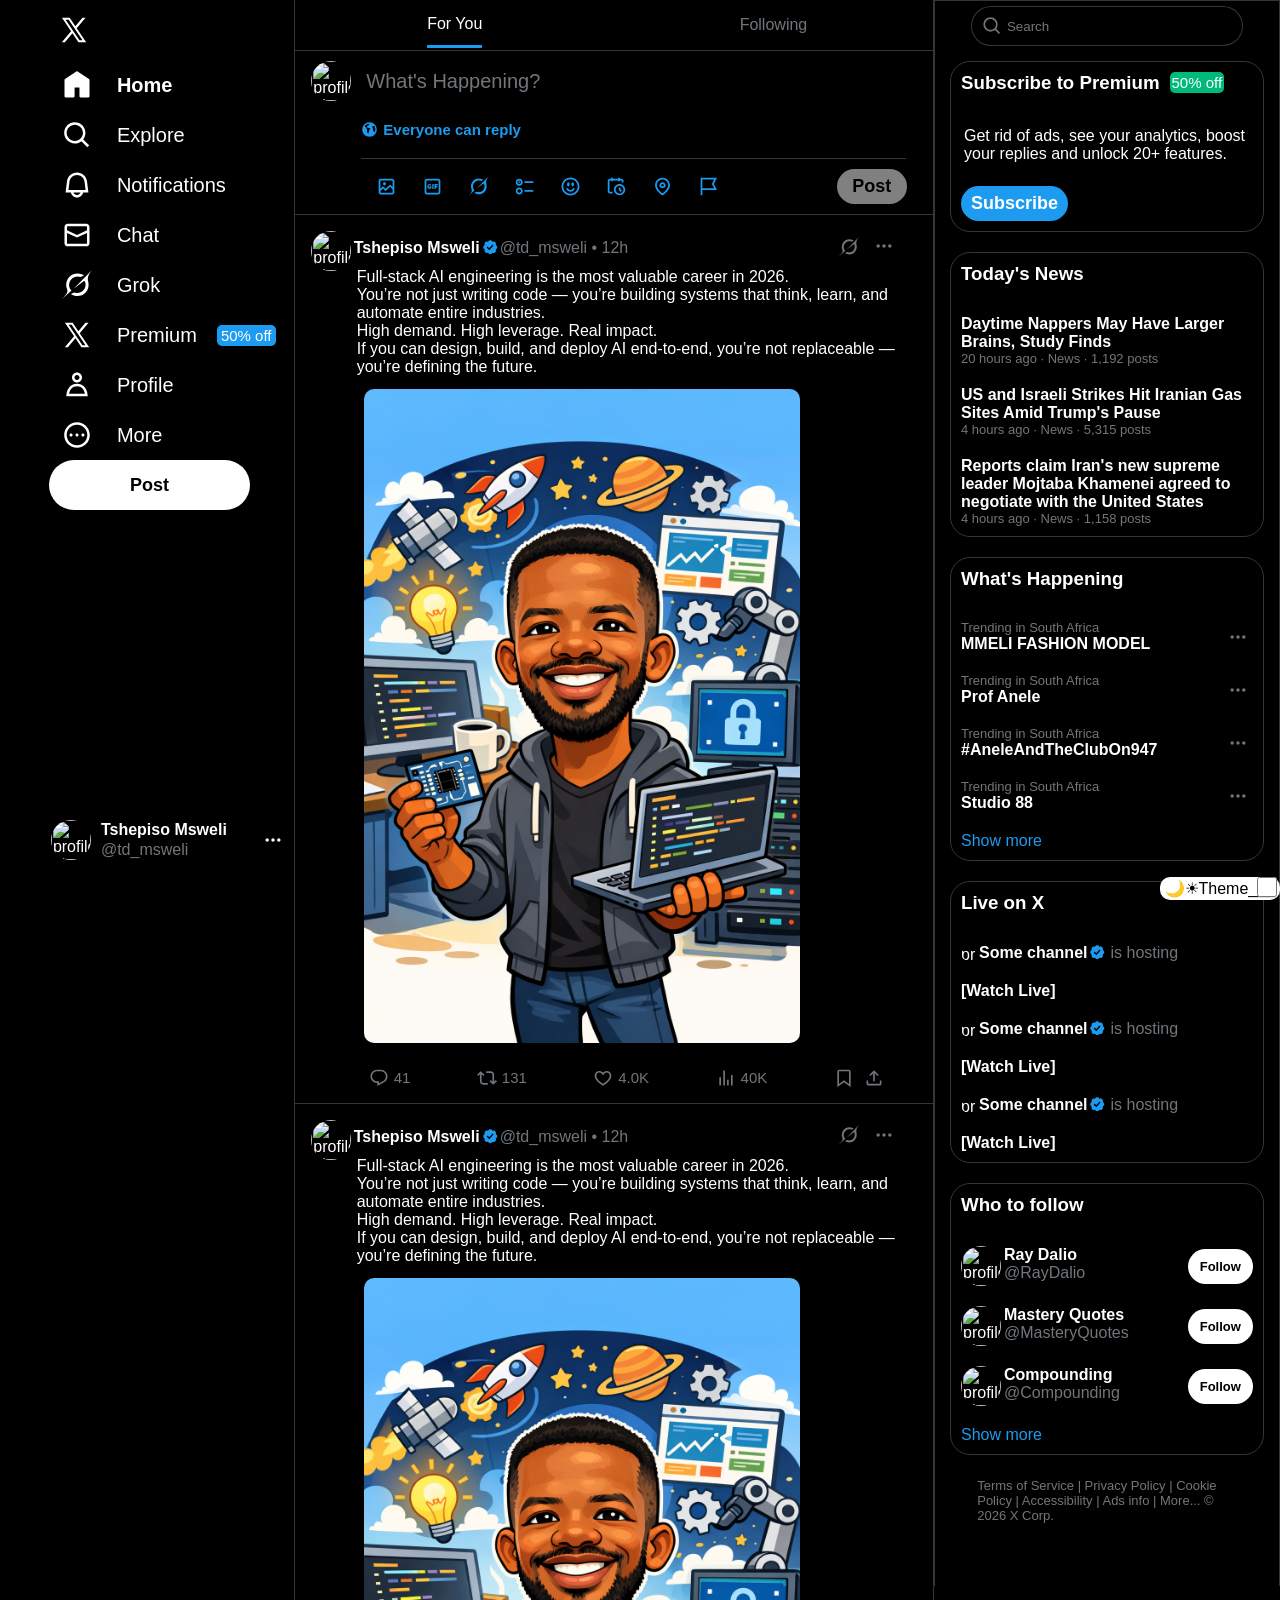
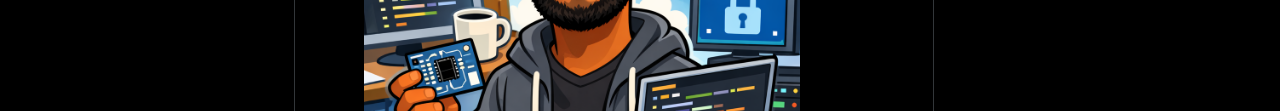
==== index.html @ 0bff0e23 "made a theme toggle, made changes in terms of responsiveness" ====
<!DOCTYPE>
<html>
    <head>
        <meta charset="UTF-8">
        <meta name="viewport" content="width=device-width, initial-scale=1.0">
        <link rel="stylesheet" href="style.css">
        <link rel="shortcut icon" href="https://abs.twimg.com/favicons/twitter.3.ico">
        <title>Home/X</title>
    </head>
    <body>
        <input class="theme" type="checkbox" style="width:20px; height:20px" id="darkToggle">
        <label class="theme_label">🌙☀︎Theme___</label>
        <aside>
            <div class="upper-sec">
                <div class="aside-Logo">
                    <svg viewBox="0 0 24 24" aria-hidden="true" class="Logo"><g><path d="M21.742 21.75l-7.563-11.179 7.056-8.321h-2.456l-5.691 6.714-4.54-6.714H2.359l7.29 10.776L2.25 21.75h2.456l6.035-7.118 4.818 7.118h6.191-.008zM7.739 3.818L18.81 20.182h-2.447L5.29 3.818h2.447z"></path></g></svg>
                </div>
                
                <div class="aside-item">
                    <div class="aside-item-content">
                        
                        <span>
                            <svg viewBox="0 0 24 24" aria-hidden="true" class="icon"><g><path d="M21.591 7.146L12.52 1.157c-.316-.21-.724-.21-1.04 0l-9.071 5.99c-.26.173-.409.456-.409.757v13.183c0 .502.418.913.929.913H9.14c.51 0 .929-.41.929-.913v-7.075h3.909v7.075c0 .502.417.913.928.913h6.165c.511 0 .929-.41.929-.913V7.904c0-.301-.158-.584-.408-.758z"></path></g></svg>
                        </span> 
                        <span class="Home">
                            Home
                        </span>
                    </div>
                </div>
                <div class="aside-item">
                    <div class="aside-item-content">
                        <span>
                            <svg viewBox="0 0 24 24" aria-hidden="true" class="icon"><g><path d="M10.25 3.75c-3.59 0-6.5 2.91-6.5 6.5s2.91 6.5 6.5 6.5c1.795 0 3.419-.726 4.596-1.904 1.178-1.177 1.904-2.801 1.904-4.596 0-3.59-2.91-6.5-6.5-6.5zm-8.5 6.5c0-4.694 3.806-8.5 8.5-8.5s8.5 3.806 8.5 8.5c0 1.986-.682 3.815-1.824 5.262l4.781 4.781-1.414 1.414-4.781-4.781c-1.447 1.142-3.276 1.824-5.262 1.824-4.694 0-8.5-3.806-8.5-8.5z"></path></g></svg>
                        </span> 
                        <span class="item-text">
                            Explore
                        </span>
                    </div>
                </div>
                <div class="aside-item">
                    <div class="aside-item-content">
                        <span>
                            <svg viewBox="0 0 24 24" aria-hidden="true" class="icon"><g><path d="M19.993 9.042C19.48 5.017 16.054 2 11.996 2s-7.49 3.021-7.999 7.051L2.866 18H7.1c.463 2.282 2.481 4 4.9 4s4.437-1.718 4.9-4h4.236l-1.143-8.958zM12 20c-1.306 0-2.417-.835-2.829-2h5.658c-.412 1.165-1.523 2-2.829 2zm-6.866-4l.847-6.698C6.364 6.272 8.941 4 11.996 4s5.627 2.268 6.013 5.295L18.864 16H5.134z"></path></g></svg>                    
                        </span> 
                        <span class="item-text">
                            Notifications
                        </span>
                    </div>
                </div>
                <div class="aside-item">
                    <div class="aside-item-content">
                        <span>
                            <svg viewBox="0 0 24 24" aria-hidden="true" class="icon"><g><path d="M1.998 5.5c0-1.381 1.119-2.5 2.5-2.5h15c1.381 0 2.5 1.119 2.5 2.5v13c0 1.381-1.119 2.5-2.5 2.5h-15c-1.381 0-2.5-1.119-2.5-2.5v-13zm2.5-.5c-.276 0-.5.224-.5.5v2.764l8 3.638 8-3.636V5.5c0-.276-.224-.5-.5-.5h-15zm15.5 5.463l-8 3.636-8-3.638V18.5c0 .276.224.5.5.5h15c.276 0 .5-.224.5-.5v-8.037z"></path></g></svg>
                        </span> 
                        <span class="item-text">
                            Chat
                        </span>
                    </div>
                </div>
                <div class="aside-item">
                    <div class="aside-item-content">
                        <span>
                            <svg viewBox="0 0 33 32" aria-hidden="true" class="icon"><g><path d="M12.745 20.54l10.97-8.19c.539-.4 1.307-.244 1.564.38 1.349 3.288.746 7.241-1.938 9.955-2.683 2.714-6.417 3.31-9.83 1.954l-3.728 1.745c5.347 3.697 11.84 2.782 15.898-1.324 3.219-3.255 4.216-7.692 3.284-11.693l.008.009c-1.351-5.878.332-8.227 3.782-13.031L33 0l-4.54 4.59v-.014L12.743 20.544m-2.263 1.987c-3.837-3.707-3.175-9.446.1-12.755 2.42-2.449 6.388-3.448 9.852-1.979l3.72-1.737c-.67-.49-1.53-1.017-2.515-1.387-4.455-1.854-9.789-.931-13.41 2.728-3.483 3.523-4.579 8.94-2.697 13.561 1.405 3.454-.899 5.898-3.22 8.364C1.49 30.2.666 31.074 0 32l10.478-9.466"></path></g></svg>
                        </span> 
                        <span class="item-text">
                            Grok
                        </span>
                    </div>
                </div>
                <div class="aside-item">
                    <div class="aside-item-content">
                        <span>
                            <svg viewBox="0 0 24 24" aria-hidden="true" class="icon"><g><path d="M21.742 21.75l-7.563-11.179 7.056-8.321h-2.456l-5.691 6.714-4.54-6.714H2.359l7.29 10.776L2.25 21.75h2.456l6.035-7.118 4.818 7.118h6.191-.008zM7.739 3.818L18.81 20.182h-2.447L5.29 3.818h2.447z"></path></g></svg>
                        </span> 
                        <span class="item-text">
                            Premium
                        </span>
                        <span class="item-text promotion-tag">
                            50% off
                        </span>
                    </div>
                </div>
                <div class="aside-item">
                    <div class="aside-item-content">
                        <span>
                            <svg viewBox="0 0 24 24" aria-hidden="true" class="icon"><g><path d="M5.651 19h12.698c-.337-1.8-1.023-3.21-1.945-4.19C15.318 13.65 13.838 13 12 13s-3.317.65-4.404 1.81c-.922.98-1.608 2.39-1.945 4.19zm.486-5.56C7.627 11.85 9.648 11 12 11s4.373.85 5.863 2.44c1.477 1.58 2.366 3.8 2.632 6.46l.11 1.1H3.395l.11-1.1c.266-2.66 1.155-4.88 2.632-6.46zM12 4c-1.105 0-2 .9-2 2s.895 2 2 2 2-.9 2-2-.895-2-2-2zM8 6c0-2.21 1.791-4 4-4s4 1.79 4 4-1.791 4-4 4-4-1.79-4-4z"></path></g></svg>
                        </span> 
                        <span class="item-text">
                            Profile
                        </span>
                    </div>
                </div>
                <div class="aside-item">
                    <div class="aside-item-content">
                        <span>
                            <svg viewBox="0 0 24 24" aria-hidden="true" class="icon"><g><path d="M3.75 12c0-4.56 3.69-8.25 8.25-8.25s8.25 3.69 8.25 8.25-3.69 8.25-8.25 8.25S3.75 16.56 3.75 12zM12 1.75C6.34 1.75 1.75 6.34 1.75 12S6.34 22.25 12 22.25 22.25 17.66 22.25 12 17.66 1.75 12 1.75zm-4.75 11.5c.69 0 1.25-.56 1.25-1.25s-.56-1.25-1.25-1.25S6 11.31 6 12s.56 1.25 1.25 1.25zm9.5 0c.69 0 1.25-.56 1.25-1.25s-.56-1.25-1.25-1.25-1.25.56-1.25 1.25.56 1.25 1.25 1.25zM13.25 12c0 .69-.56 1.25-1.25 1.25s-1.25-.56-1.25-1.25.56-1.25 1.25-1.25 1.25.56 1.25 1.25z"></path></g></svg>
                        </span> 
                        <span class="item-text">
                            More
                        </span>
                    </div>
                </div>
                <div class="post">
                    <span class="post-text">Post</span>
                </div>
            </div>
            <div class="lower-sec">
                <div class="profile">
                    <div class="profile-sub">
                        <span>
                            <img class="profile_pic" src="https://pbs.twimg.com/profile_images/1523874161558437889/ekvxeJZ7_x96.jpg" alt="profile picture">
                        </span>
                        <span class="profile-text">
                            <span class="username">
                                Tshepiso Msweli
                            </span>
                            <span class="handle">
                                @td_msweli
                            </span>
                        </span>
                    </div>
                    <span>
                        <svg viewBox="0 0 24 24" aria-hidden="true" class="profile-icon"><g><path d="M3 12c0-1.1.9-2 2-2s2 .9 2 2-.9 2-2 2-2-.9-2-2zm9 2c1.1 0 2-.9 2-2s-.9-2-2-2-2 .9-2 2 .9 2 2 2zm7 0c1.1 0 2-.9 2-2s-.9-2-2-2-2 .9-2 2 .9 2 2 2z"></path></g></svg>
                    </span>
                </div>
            <div>  
        </aside>

        <main>
            <main-nav>
                <span class="main-nav-item">
                    <p class="p">For You</p>
                </span>
                 <span class="main-nav-item">
                    <p>Following</p>
                </span>
            </main-nav>
            <section>
                <div class="post-prompt">
                    <div>
                        <span>
                            <img class="profile_pic" alt="profile picture" src="https://pbs.twimg.com/profile_images/1523874161558437889/ekvxeJZ7_x96.jpg">
                        </span>
                        <span class="post-prompt-text">
                            What's Happening?
                        </span>
                    </div>
                    <div class="post-prompt-text-nb">
                        <span>
                            <svg viewBox="0 0 24 24" aria-hidden="true" class="post-prompt-text-icon"><g><path d="M12 1.75C6.34 1.75 1.75 6.34 1.75 12S6.34 22.25 12 22.25 22.25 17.66 22.25 12 17.66 1.75 12 1.75zm-.25 10.48L10.5 17.5l-2-1.5v-3.5L7.5 9 5.03 7.59c1.42-2.24 3.89-3.75 6.72-3.84L11 6l-2 .5L8.5 9l5 1.5-1.75 1.73zM17 14v-3l-1.5-3 2.88-1.23c1.17 1.42 1.87 3.24 1.87 5.23 0 1.3-.3 2.52-.83 3.61L17 14z"></path></g></svg>
                        Everyone can reply
                        </span>
                    </div>
                    <div class="post-prompt-icons-container">
                        <div class="post-prompt-icons">
                            <span>
                                <svg viewBox="0 0 24 24" aria-hidden="true" class="post-prompt-icon"><g><path d="M3 5.5C3 4.119 4.119 3 5.5 3h13C19.881 3 21 4.119 21 5.5v13c0 1.381-1.119 2.5-2.5 2.5h-13C4.119 21 3 19.881 3 18.5v-13zM5.5 5c-.276 0-.5.224-.5.5v9.086l3-3 3 3 5-5 3 3V5.5c0-.276-.224-.5-.5-.5h-13zM19 15.414l-3-3-5 5-3-3-3 3V18.5c0 .276.224.5.5.5h13c.276 0 .5-.224.5-.5v-3.086zM9.75 7C8.784 7 8 7.784 8 8.75s.784 1.75 1.75 1.75 1.75-.784 1.75-1.75S10.716 7 9.75 7z"></path></g></svg>
                            </span>
                            <span>
                                <svg viewBox="0 0 24 24" aria-hidden="true" class="post-prompt-icon"><g><path d="M3 5.5C3 4.119 4.12 3 5.5 3h13C19.88 3 21 4.119 21 5.5v13c0 1.381-1.12 2.5-2.5 2.5h-13C4.12 21 3 19.881 3 18.5v-13zM5.5 5c-.28 0-.5.224-.5.5v13c0 .276.22.5.5.5h13c.28 0 .5-.224.5-.5v-13c0-.276-.22-.5-.5-.5h-13zM18 10.711V9.25h-3.74v5.5h1.44v-1.719h1.7V11.57h-1.7v-.859H18zM11.79 9.25h1.44v5.5h-1.44v-5.5zm-3.07 1.375c.34 0 .77.172 1.02.43l1.03-.86c-.51-.601-1.28-.945-2.05-.945C7.19 9.25 6 10.453 6 12s1.19 2.75 2.72 2.75c.85 0 1.54-.344 2.05-.945v-2.149H8.38v1.032H9.4v.515c-.17.086-.42.172-.68.172-.76 0-1.36-.602-1.36-1.375 0-.688.6-1.375 1.36-1.375z"></path></g></svg>
                            </span>
                            <span>
                                <svg viewBox="0 0 33 32" aria-hidden="true" class="post-prompt-icon"><g><path d="M12.745 20.54l10.97-8.19c.539-.4 1.307-.244 1.564.38 1.349 3.288.746 7.241-1.938 9.955-2.683 2.714-6.417 3.31-9.83 1.954l-3.728 1.745c5.347 3.697 11.84 2.782 15.898-1.324 3.219-3.255 4.216-7.692 3.284-11.693l.008.009c-1.351-5.878.332-8.227 3.782-13.031L33 0l-4.54 4.59v-.014L12.743 20.544m-2.263 1.987c-3.837-3.707-3.175-9.446.1-12.755 2.42-2.449 6.388-3.448 9.852-1.979l3.72-1.737c-.67-.49-1.53-1.017-2.515-1.387-4.455-1.854-9.789-.931-13.41 2.728-3.483 3.523-4.579 8.94-2.697 13.561 1.405 3.454-.899 5.898-3.22 8.364C1.49 30.2.666 31.074 0 32l10.478-9.466"></path></g></svg>
                            </span>
                            <span>
                                <svg viewBox="0 0 24 24" aria-hidden="true" class="post-prompt-icon"><g><path d="M6 5c-1.1 0-2 .895-2 2s.9 2 2 2 2-.895 2-2-.9-2-2-2zM2 7c0-2.209 1.79-4 4-4s4 1.791 4 4-1.79 4-4 4-4-1.791-4-4zm20 1H12V6h10v2zM6 15c-1.1 0-2 .895-2 2s.9 2 2 2 2-.895 2-2-.9-2-2-2zm-4 2c0-2.209 1.79-4 4-4s4 1.791 4 4-1.79 4-4 4-4-1.791-4-4zm20 1H12v-2h10v2zM7 7c0 .552-.45 1-1 1s-1-.448-1-1 .45-1 1-1 1 .448 1 1z"></path></g></svg>
                            </span>
                            <span>
                                <svg viewBox="0 0 24 24" aria-hidden="true" class="post-prompt-icon"><g><path d="M8 9.5C8 8.119 8.672 7 9.5 7S11 8.119 11 9.5 10.328 12 9.5 12 8 10.881 8 9.5zm6.5 2.5c.828 0 1.5-1.119 1.5-2.5S15.328 7 14.5 7 13 8.119 13 9.5s.672 2.5 1.5 2.5zM12 16c-2.224 0-3.021-2.227-3.051-2.316l-1.897.633c.05.15 1.271 3.684 4.949 3.684s4.898-3.533 4.949-3.684l-1.896-.638c-.033.095-.83 2.322-3.053 2.322zm10.25-4.001c0 5.652-4.598 10.25-10.25 10.25S1.75 17.652 1.75 12 6.348 1.75 12 1.75 22.25 6.348 22.25 12zm-2 0c0-4.549-3.701-8.25-8.25-8.25S3.75 7.451 3.75 12s3.701 8.25 8.25 8.25 8.25-3.701 8.25-8.25z"></path></g></svg>
                            </span>
                            <span>
                                <svg viewBox="0 0 24 24" aria-hidden="true" class="post-prompt-icon"><g><path d="M6 3V2h2v1h6V2h2v1h1.5C18.88 3 20 4.119 20 5.5v2h-2v-2c0-.276-.22-.5-.5-.5H16v1h-2V5H8v1H6V5H4.5c-.28 0-.5.224-.5.5v12c0 .276.22.5.5.5h3v2h-3C3.12 20 2 18.881 2 17.5v-12C2 4.119 3.12 3 4.5 3H6zm9.5 8c-2.49 0-4.5 2.015-4.5 4.5s2.01 4.5 4.5 4.5 4.5-2.015 4.5-4.5-2.01-4.5-4.5-4.5zM9 15.5C9 11.91 11.91 9 15.5 9s6.5 2.91 6.5 6.5-2.91 6.5-6.5 6.5S9 19.09 9 15.5zm5.5-2.5h2v2.086l1.71 1.707-1.42 1.414-2.29-2.293V13z"></path></g></svg>
                            </span>
                            <span>
                                <svg viewBox="0 0 24 24" aria-hidden="true" class="post-prompt-icon out"><g><path d="M12 7c-1.93 0-3.5 1.57-3.5 3.5S10.07 14 12 14s3.5-1.57 3.5-3.5S13.93 7 12 7zm0 5c-.827 0-1.5-.673-1.5-1.5S11.173 9 12 9s1.5.673 1.5 1.5S12.827 12 12 12zm0-10c-4.687 0-8.5 3.813-8.5 8.5 0 5.967 7.621 11.116 7.945 11.332l.555.37.555-.37c.324-.216 7.945-5.365 7.945-11.332C20.5 5.813 16.687 2 12 2zm0 17.77c-1.665-1.241-6.5-5.196-6.5-9.27C5.5 6.916 8.416 4 12 4s6.5 2.916 6.5 6.5c0 4.073-4.835 8.028-6.5 9.27z"></path></g></svg>
                            </span>
                            <span>
                                <svg viewBox="0 0 24 24" aria-hidden="true" class="post-prompt-icon out"><g><path d="M3 2h18.61l-3.5 7 3.5 7H5v6H3V2zm2 12h13.38l-2.5-5 2.5-5H5v10z"></path></g></svg>
                            </span>
                        </div>
                        <div class="post2">
                            <span class="post-text">Post</span>
                        </div>
                    </div>
                </div>
                <div class="tweet">
                    <div class="tweet-aside">
                        <img class="profile_pic" alt="profile picture" src="https://pbs.twimg.com/profile_images/1523874161558437889/ekvxeJZ7_x96.jpg">
                    </div>
                    <div class="tweet-main">
                        <div class="tweet-header">
                            <div class="tweet-header-text">
                                <span class="username">
                                    Tshepiso Msweli <svg viewBox="0 0 24 24" class="tweet-verification-icon"><g><path d="M20.396 11c-.018-.646-.215-1.275-.57-1.816-.354-.54-.852-.972-1.438-1.246.223-.607.27-1.264.14-1.897-.131-.634-.437-1.218-.882-1.687-.47-.445-1.053-.75-1.687-.882-.633-.13-1.29-.083-1.897.14-.273-.587-.704-1.086-1.245-1.44S11.647 1.62 11 1.604c-.646.017-1.273.213-1.813.568s-.969.854-1.24 1.44c-.608-.223-1.267-.272-1.902-.14-.635.13-1.22.436-1.69.882-.445.47-.749 1.055-.878 1.688-.13.633-.08 1.29.144 1.896-.587.274-1.087.705-1.443 1.245-.356.54-.555 1.17-.574 1.817.02.647.218 1.276.574 1.817.356.54.856.972 1.443 1.245-.224.606-.274 1.263-.144 1.896.13.634.433 1.218.877 1.688.47.443 1.054.747 1.687.878.633.132 1.29.084 1.897-.136.274.586.705 1.084 1.246 1.439.54.354 1.17.551 1.816.569.647-.016 1.276-.213 1.817-.567s.972-.854 1.245-1.44c.604.239 1.266.296 1.903.164.636-.132 1.22-.447 1.68-.907.46-.46.776-1.044.908-1.681s.075-1.299-.165-1.903c.586-.274 1.084-.705 1.439-1.246.354-.54.551-1.17.569-1.816zM9.662 14.85l-3.429-3.428 1.293-1.302 2.072 2.072 4.4-4.794 1.347 1.246z"></path></g></svg>
                                </span>
                                <span class="handle">
                                    @td_msweli • 12h
                                </span>
                            </div>
                            <div class="tweet-header-icons">
                                <span>
                                    <svg viewBox="0 0 33 32" aria-hidden="true" class="tweet-icons tweet-header-icon"><g><path d="M12.745 20.54l10.97-8.19c.539-.4 1.307-.244 1.564.38 1.349 3.288.746 7.241-1.938 9.955-2.683 2.714-6.417 3.31-9.83 1.954l-3.728 1.745c5.347 3.697 11.84 2.782 15.898-1.324 3.219-3.255 4.216-7.692 3.284-11.693l.008.009c-1.351-5.878.332-8.227 3.782-13.031L33 0l-4.54 4.59v-.014L12.743 20.544m-2.263 1.987c-3.837-3.707-3.175-9.446.1-12.755 2.42-2.449 6.388-3.448 9.852-1.979l3.72-1.737c-.67-.49-1.53-1.017-2.515-1.387-4.455-1.854-9.789-.931-13.41 2.728-3.483 3.523-4.579 8.94-2.697 13.561 1.405 3.454-.899 5.898-3.22 8.364C1.49 30.2.666 31.074 0 32l10.478-9.466"></path></g></svg>
                                    <svg viewBox="0 0 24 24" aria-hidden="true" class="tweet-icons tweet-header-icon"><g><path d="M3 12c0-1.1.9-2 2-2s2 .9 2 2-.9 2-2 2-2-.9-2-2zm9 2c1.1 0 2-.9 2-2s-.9-2-2-2-2 .9-2 2 .9 2 2 2zm7 0c1.1 0 2-.9 2-2s-.9-2-2-2-2 .9-2 2 .9 2 2 2z"></path></g></svg>
                                </span>
                            </div>
                        </div>
                        <div class="tweet-content">
                            <p>
                                Full-stack AI engineering is the most valuable career in 2026.<br>

                                You’re not just writing code — you’re building systems that think, learn, and automate entire industries.<br>

                                High demand. High leverage. Real impact.<br>

                                If you can design, build, and deploy AI end-to-end, you’re not replaceable — you’re defining the future.
                            </p>
                            <img src="Myimage.png" alt="An image of a software developer">
                        </div>
                        <div class="tweet-footer">
                            <span class="footer-icons">
                                <svg viewBox="0 0 24 24" aria-hidden="true" class="tweet-icons"><g><path d="M1.751 10c0-4.42 3.584-8 8.005-8h4.366c4.49 0 8.129 3.64 8.129 8.13 0 2.96-1.607 5.68-4.196 7.11l-8.054 4.46v-3.69h-.067c-4.49.1-8.183-3.51-8.183-8.01zm8.005-6c-3.317 0-6.005 2.69-6.005 6 0 3.37 2.77 6.08 6.138 6.01l.351-.01h1.761v2.3l5.087-2.81c1.951-1.08 3.163-3.13 3.163-5.36 0-3.39-2.744-6.13-6.129-6.13H9.756z"></path></g></svg>
                                41
                            </span>
                            <span class="footer-icons-retweet">
                                <svg viewBox="0 0 24 24" aria-hidden="true" class="tweet-icons retweet"><g><path d="M4.5 3.88l4.432 4.14-1.364 1.46L5.5 7.55V16c0 1.1.896 2 2 2H13v2H7.5c-2.209 0-4-1.79-4-4V7.55L1.432 9.48.068 8.02 4.5 3.88zM16.5 6H11V4h5.5c2.209 0 4 1.79 4 4v8.45l2.068-1.93 1.364 1.46-4.432 4.14-4.432-4.14 1.364-1.46 2.068 1.93V8c0-1.1-.896-2-2-2z"></path></g></svg>
                                131
                            </span>
                            <span class="footer-icons-like">
                                <svg viewBox="0 0 24 24" aria-hidden="true" class="tweet-icons like"><g><path d="M16.697 5.5c-1.222-.06-2.679.51-3.89 2.16l-.805 1.09-.806-1.09C9.984 6.01 8.526 5.44 7.304 5.5c-1.243.07-2.349.78-2.91 1.91-.552 1.12-.633 2.78.479 4.82 1.074 1.97 3.257 4.27 7.129 6.61 3.87-2.34 6.052-4.64 7.126-6.61 1.111-2.04 1.03-3.7.477-4.82-.561-1.13-1.666-1.84-2.908-1.91zm4.187 7.69c-1.351 2.48-4.001 5.12-8.379 7.67l-.503.3-.504-.3c-4.379-2.55-7.029-5.19-8.382-7.67-1.36-2.5-1.41-4.86-.514-6.67.887-1.79 2.647-2.91 4.601-3.01 1.651-.09 3.368.56 4.798 2.01 1.429-1.45 3.146-2.1 4.796-2.01 1.954.1 3.714 1.22 4.601 3.01.896 1.81.846 4.17-.514 6.67z"></path></g></svg>
                                4.0K
                            </span>
                            <span class="footer-icons">
                                <svg viewBox="0 0 24 24" aria-hidden="true" class="tweet-icons"><g><path d="M8.75 21V3h2v18h-2zM18 21V8.5h2V21h-2zM4 21l.004-10h2L6 21H4zm9.248 0v-7h2v7h-2z"></path></g></svg>
                                40K
                            </span>
                            <span class="footer-icons-right">
                                <svg viewBox="0 0 24 24" aria-hidden="true" class="tweet-icons-right"><g><path d="M4 4.5C4 3.12 5.119 2 6.5 2h11C18.881 2 20 3.12 20 4.5v18.44l-8-5.71-8 5.71V4.5zM6.5 4c-.276 0-.5.22-.5.5v14.56l6-4.29 6 4.29V4.5c0-.28-.224-.5-.5-.5h-11z"></path></g></svg>
                                <svg viewBox="0 0 24 24" aria-hidden="true" class="tweet-icons-right"><g><path d="M12 2.59l5.7 5.7-1.41 1.42L13 6.41V16h-2V6.41l-3.3 3.3-1.41-1.42L12 2.59zM21 15l-.02 3.51c0 1.38-1.12 2.49-2.5 2.49H5.5C4.11 21 3 19.88 3 18.5V15h2v3.5c0 .28.22.5.5.5h12.98c.28 0 .5-.22.5-.5L19 15h2z"></path></g></svg>
                            </span>
                        </div>
                    </div>
                </div>
                <div class="tweet">
                    <div class="tweet-aside">
                        <img class="profile_pic" alt="profile picture" src="https://pbs.twimg.com/profile_images/1523874161558437889/ekvxeJZ7_x96.jpg">
                    </div>
                    <div class="tweet-main">
                        <div class="tweet-header">
                            <div class="tweet-header-text">
                                <span class="username">
                                    Tshepiso Msweli <svg viewBox="0 0 24 24" class="tweet-verification-icon"><g><path d="M20.396 11c-.018-.646-.215-1.275-.57-1.816-.354-.54-.852-.972-1.438-1.246.223-.607.27-1.264.14-1.897-.131-.634-.437-1.218-.882-1.687-.47-.445-1.053-.75-1.687-.882-.633-.13-1.29-.083-1.897.14-.273-.587-.704-1.086-1.245-1.44S11.647 1.62 11 1.604c-.646.017-1.273.213-1.813.568s-.969.854-1.24 1.44c-.608-.223-1.267-.272-1.902-.14-.635.13-1.22.436-1.69.882-.445.47-.749 1.055-.878 1.688-.13.633-.08 1.29.144 1.896-.587.274-1.087.705-1.443 1.245-.356.54-.555 1.17-.574 1.817.02.647.218 1.276.574 1.817.356.54.856.972 1.443 1.245-.224.606-.274 1.263-.144 1.896.13.634.433 1.218.877 1.688.47.443 1.054.747 1.687.878.633.132 1.29.084 1.897-.136.274.586.705 1.084 1.246 1.439.54.354 1.17.551 1.816.569.647-.016 1.276-.213 1.817-.567s.972-.854 1.245-1.44c.604.239 1.266.296 1.903.164.636-.132 1.22-.447 1.68-.907.46-.46.776-1.044.908-1.681s.075-1.299-.165-1.903c.586-.274 1.084-.705 1.439-1.246.354-.54.551-1.17.569-1.816zM9.662 14.85l-3.429-3.428 1.293-1.302 2.072 2.072 4.4-4.794 1.347 1.246z"></path></g></svg>
                                </span>
                                <span class="handle">
                                    @td_msweli • 12h
                                </span>
                            </div>
                            <div class="tweet-header-icons">
                                <span>
                                    <svg viewBox="0 0 33 32" aria-hidden="true" class="tweet-icons tweet-header-icon"><g><path d="M12.745 20.54l10.97-8.19c.539-.4 1.307-.244 1.564.38 1.349 3.288.746 7.241-1.938 9.955-2.683 2.714-6.417 3.31-9.83 1.954l-3.728 1.745c5.347 3.697 11.84 2.782 15.898-1.324 3.219-3.255 4.216-7.692 3.284-11.693l.008.009c-1.351-5.878.332-8.227 3.782-13.031L33 0l-4.54 4.59v-.014L12.743 20.544m-2.263 1.987c-3.837-3.707-3.175-9.446.1-12.755 2.42-2.449 6.388-3.448 9.852-1.979l3.72-1.737c-.67-.49-1.53-1.017-2.515-1.387-4.455-1.854-9.789-.931-13.41 2.728-3.483 3.523-4.579 8.94-2.697 13.561 1.405 3.454-.899 5.898-3.22 8.364C1.49 30.2.666 31.074 0 32l10.478-9.466"></path></g></svg>
                                    <svg viewBox="0 0 24 24" aria-hidden="true" class="tweet-icons tweet-header-icon"><g><path d="M3 12c0-1.1.9-2 2-2s2 .9 2 2-.9 2-2 2-2-.9-2-2zm9 2c1.1 0 2-.9 2-2s-.9-2-2-2-2 .9-2 2 .9 2 2 2zm7 0c1.1 0 2-.9 2-2s-.9-2-2-2-2 .9-2 2 .9 2 2 2z"></path></g></svg>
                                </span>
                            </div>
                        </div>
                        <div class="tweet-content">
                            <p>
                                Full-stack AI engineering is the most valuable career in 2026.<br>

                                You’re not just writing code — you’re building systems that think, learn, and automate entire industries.<br>

                                High demand. High leverage. Real impact.<br>

                                If you can design, build, and deploy AI end-to-end, you’re not replaceable — you’re defining the future.
                            </p>
                            <img src="Myimage.png" alt="An image of a software developer">
                        </div>
                        <div class="tweet-footer">
                            <span class="footer-icons">
                                <svg viewBox="0 0 24 24" aria-hidden="true" class="tweet-icons"><g><path d="M1.751 10c0-4.42 3.584-8 8.005-8h4.366c4.49 0 8.129 3.64 8.129 8.13 0 2.96-1.607 5.68-4.196 7.11l-8.054 4.46v-3.69h-.067c-4.49.1-8.183-3.51-8.183-8.01zm8.005-6c-3.317 0-6.005 2.69-6.005 6 0 3.37 2.77 6.08 6.138 6.01l.351-.01h1.761v2.3l5.087-2.81c1.951-1.08 3.163-3.13 3.163-5.36 0-3.39-2.744-6.13-6.129-6.13H9.756z"></path></g></svg>
                                41
                            </span>
                            <span class="footer-icons-retweet">
                                <svg viewBox="0 0 24 24" aria-hidden="true" class="tweet-icons retweet"><g><path d="M4.5 3.88l4.432 4.14-1.364 1.46L5.5 7.55V16c0 1.1.896 2 2 2H13v2H7.5c-2.209 0-4-1.79-4-4V7.55L1.432 9.48.068 8.02 4.5 3.88zM16.5 6H11V4h5.5c2.209 0 4 1.79 4 4v8.45l2.068-1.93 1.364 1.46-4.432 4.14-4.432-4.14 1.364-1.46 2.068 1.93V8c0-1.1-.896-2-2-2z"></path></g></svg>
                                131
                            </span>
                            <span class="footer-icons-like">
                                <svg viewBox="0 0 24 24" aria-hidden="true" class="tweet-icons like"><g><path d="M16.697 5.5c-1.222-.06-2.679.51-3.89 2.16l-.805 1.09-.806-1.09C9.984 6.01 8.526 5.44 7.304 5.5c-1.243.07-2.349.78-2.91 1.91-.552 1.12-.633 2.78.479 4.82 1.074 1.97 3.257 4.27 7.129 6.61 3.87-2.34 6.052-4.64 7.126-6.61 1.111-2.04 1.03-3.7.477-4.82-.561-1.13-1.666-1.84-2.908-1.91zm4.187 7.69c-1.351 2.48-4.001 5.12-8.379 7.67l-.503.3-.504-.3c-4.379-2.55-7.029-5.19-8.382-7.67-1.36-2.5-1.41-4.86-.514-6.67.887-1.79 2.647-2.91 4.601-3.01 1.651-.09 3.368.56 4.798 2.01 1.429-1.45 3.146-2.1 4.796-2.01 1.954.1 3.714 1.22 4.601 3.01.896 1.81.846 4.17-.514 6.67z"></path></g></svg>
                                4.0K
                            </span>
                            <span class="footer-icons">
                                <svg viewBox="0 0 24 24" aria-hidden="true" class="tweet-icons"><g><path d="M8.75 21V3h2v18h-2zM18 21V8.5h2V21h-2zM4 21l.004-10h2L6 21H4zm9.248 0v-7h2v7h-2z"></path></g></svg>
                                40K
                            </span>
                            <span class="footer-icons-right">
                                <svg viewBox="0 0 24 24" aria-hidden="true" class="tweet-icons-right"><g><path d="M4 4.5C4 3.12 5.119 2 6.5 2h11C18.881 2 20 3.12 20 4.5v18.44l-8-5.71-8 5.71V4.5zM6.5 4c-.276 0-.5.22-.5.5v14.56l6-4.29 6 4.29V4.5c0-.28-.224-.5-.5-.5h-11z"></path></g></svg>
                                <svg viewBox="0 0 24 24" aria-hidden="true" class="tweet-icons-right"><g><path d="M12 2.59l5.7 5.7-1.41 1.42L13 6.41V16h-2V6.41l-3.3 3.3-1.41-1.42L12 2.59zM21 15l-.02 3.51c0 1.38-1.12 2.49-2.5 2.49H5.5C4.11 21 3 19.88 3 18.5V15h2v3.5c0 .28.22.5.5.5h12.98c.28 0 .5-.22.5-.5L19 15h2z"></path></g></svg>
                            </span>
                        </div>
                    </div>
                </div>
                <div class="tweet">
                    <div class="tweet-aside">
                        <img class="profile_pic" alt="profile picture" src="https://pbs.twimg.com/profile_images/1523874161558437889/ekvxeJZ7_x96.jpg">
                    </div>
                    <div class="tweet-main">
                        <div class="tweet-header">
                            <div class="tweet-header-text">
                                <span class="username">
                                    Tshepiso Msweli <svg viewBox="0 0 24 24" class="tweet-verification-icon"><g><path d="M20.396 11c-.018-.646-.215-1.275-.57-1.816-.354-.54-.852-.972-1.438-1.246.223-.607.27-1.264.14-1.897-.131-.634-.437-1.218-.882-1.687-.47-.445-1.053-.75-1.687-.882-.633-.13-1.29-.083-1.897.14-.273-.587-.704-1.086-1.245-1.44S11.647 1.62 11 1.604c-.646.017-1.273.213-1.813.568s-.969.854-1.24 1.44c-.608-.223-1.267-.272-1.902-.14-.635.13-1.22.436-1.69.882-.445.47-.749 1.055-.878 1.688-.13.633-.08 1.29.144 1.896-.587.274-1.087.705-1.443 1.245-.356.54-.555 1.17-.574 1.817.02.647.218 1.276.574 1.817.356.54.856.972 1.443 1.245-.224.606-.274 1.263-.144 1.896.13.634.433 1.218.877 1.688.47.443 1.054.747 1.687.878.633.132 1.29.084 1.897-.136.274.586.705 1.084 1.246 1.439.54.354 1.17.551 1.816.569.647-.016 1.276-.213 1.817-.567s.972-.854 1.245-1.44c.604.239 1.266.296 1.903.164.636-.132 1.22-.447 1.68-.907.46-.46.776-1.044.908-1.681s.075-1.299-.165-1.903c.586-.274 1.084-.705 1.439-1.246.354-.54.551-1.17.569-1.816zM9.662 14.85l-3.429-3.428 1.293-1.302 2.072 2.072 4.4-4.794 1.347 1.246z"></path></g></svg>
                                </span>
                                <span class="handle">
                                    @td_msweli • 12h
                                </span>
                            </div>
                            <div class="tweet-header-icons">
                                <span>
                                    <svg viewBox="0 0 33 32" aria-hidden="true" class="tweet-icons tweet-header-icon"><g><path d="M12.745 20.54l10.97-8.19c.539-.4 1.307-.244 1.564.38 1.349 3.288.746 7.241-1.938 9.955-2.683 2.714-6.417 3.31-9.83 1.954l-3.728 1.745c5.347 3.697 11.84 2.782 15.898-1.324 3.219-3.255 4.216-7.692 3.284-11.693l.008.009c-1.351-5.878.332-8.227 3.782-13.031L33 0l-4.54 4.59v-.014L12.743 20.544m-2.263 1.987c-3.837-3.707-3.175-9.446.1-12.755 2.42-2.449 6.388-3.448 9.852-1.979l3.72-1.737c-.67-.49-1.53-1.017-2.515-1.387-4.455-1.854-9.789-.931-13.41 2.728-3.483 3.523-4.579 8.94-2.697 13.561 1.405 3.454-.899 5.898-3.22 8.364C1.49 30.2.666 31.074 0 32l10.478-9.466"></path></g></svg>
                                    <svg viewBox="0 0 24 24" aria-hidden="true" class="tweet-icons tweet-header-icon"><g><path d="M3 12c0-1.1.9-2 2-2s2 .9 2 2-.9 2-2 2-2-.9-2-2zm9 2c1.1 0 2-.9 2-2s-.9-2-2-2-2 .9-2 2 .9 2 2 2zm7 0c1.1 0 2-.9 2-2s-.9-2-2-2-2 .9-2 2 .9 2 2 2z"></path></g></svg>
                                </span>
                            </div>
                        </div>
                        <div class="tweet-content">
                            <p>
                                Full-stack AI engineering is the most valuable career in 2026.<br>

                                You’re not just writing code — you’re building systems that think, learn, and automate entire industries.<br>

                                High demand. High leverage. Real impact.<br>

                                If you can design, build, and deploy AI end-to-end, you’re not replaceable — you’re defining the future.
                            </p>
                            <img src="Myimage.png" alt="An image of a software developer">
                        </div>
                        <div class="tweet-footer">
                            <span class="footer-icons">
                                <svg viewBox="0 0 24 24" aria-hidden="true" class="tweet-icons"><g><path d="M1.751 10c0-4.42 3.584-8 8.005-8h4.366c4.49 0 8.129 3.64 8.129 8.13 0 2.96-1.607 5.68-4.196 7.11l-8.054 4.46v-3.69h-.067c-4.49.1-8.183-3.51-8.183-8.01zm8.005-6c-3.317 0-6.005 2.69-6.005 6 0 3.37 2.77 6.08 6.138 6.01l.351-.01h1.761v2.3l5.087-2.81c1.951-1.08 3.163-3.13 3.163-5.36 0-3.39-2.744-6.13-6.129-6.13H9.756z"></path></g></svg>
                                41
                            </span>
                            <span class="footer-icons-retweet">
                                <svg viewBox="0 0 24 24" aria-hidden="true" class="tweet-icons retweet"><g><path d="M4.5 3.88l4.432 4.14-1.364 1.46L5.5 7.55V16c0 1.1.896 2 2 2H13v2H7.5c-2.209 0-4-1.79-4-4V7.55L1.432 9.48.068 8.02 4.5 3.88zM16.5 6H11V4h5.5c2.209 0 4 1.79 4 4v8.45l2.068-1.93 1.364 1.46-4.432 4.14-4.432-4.14 1.364-1.46 2.068 1.93V8c0-1.1-.896-2-2-2z"></path></g></svg>
                                131
                            </span>
                            <span class="footer-icons-like">
                                <svg viewBox="0 0 24 24" aria-hidden="true" class="tweet-icons like"><g><path d="M16.697 5.5c-1.222-.06-2.679.51-3.89 2.16l-.805 1.09-.806-1.09C9.984 6.01 8.526 5.44 7.304 5.5c-1.243.07-2.349.78-2.91 1.91-.552 1.12-.633 2.78.479 4.82 1.074 1.97 3.257 4.27 7.129 6.61 3.87-2.34 6.052-4.64 7.126-6.61 1.111-2.04 1.03-3.7.477-4.82-.561-1.13-1.666-1.84-2.908-1.91zm4.187 7.69c-1.351 2.48-4.001 5.12-8.379 7.67l-.503.3-.504-.3c-4.379-2.55-7.029-5.19-8.382-7.67-1.36-2.5-1.41-4.86-.514-6.67.887-1.79 2.647-2.91 4.601-3.01 1.651-.09 3.368.56 4.798 2.01 1.429-1.45 3.146-2.1 4.796-2.01 1.954.1 3.714 1.22 4.601 3.01.896 1.81.846 4.17-.514 6.67z"></path></g></svg>
                                4.0K
                            </span>
                            <span class="footer-icons">
                                <svg viewBox="0 0 24 24" aria-hidden="true" class="tweet-icons"><g><path d="M8.75 21V3h2v18h-2zM18 21V8.5h2V21h-2zM4 21l.004-10h2L6 21H4zm9.248 0v-7h2v7h-2z"></path></g></svg>
                                40K
                            </span>
                            <span class="footer-icons-right">
                                <svg viewBox="0 0 24 24" aria-hidden="true" class="tweet-icons-right"><g><path d="M4 4.5C4 3.12 5.119 2 6.5 2h11C18.881 2 20 3.12 20 4.5v18.44l-8-5.71-8 5.71V4.5zM6.5 4c-.276 0-.5.22-.5.5v14.56l6-4.29 6 4.29V4.5c0-.28-.224-.5-.5-.5h-11z"></path></g></svg>
                                <svg viewBox="0 0 24 24" aria-hidden="true" class="tweet-icons-right"><g><path d="M12 2.59l5.7 5.7-1.41 1.42L13 6.41V16h-2V6.41l-3.3 3.3-1.41-1.42L12 2.59zM21 15l-.02 3.51c0 1.38-1.12 2.49-2.5 2.49H5.5C4.11 21 3 19.88 3 18.5V15h2v3.5c0 .28.22.5.5.5h12.98c.28 0 .5-.22.5-.5L19 15h2z"></path></g></svg>
                            </span>
                        </div>
                    </div>
                </div>
                <div class="tweet">
                    <div class="tweet-aside">
                        <img class="profile_pic" alt="profile picture" src="https://pbs.twimg.com/profile_images/1523874161558437889/ekvxeJZ7_x96.jpg">
                    </div>
                    <div class="tweet-main">
                        <div class="tweet-header">
                            <div class="tweet-header-text">
                                <span class="username">
                                    Tshepiso Msweli <svg viewBox="0 0 24 24" class="tweet-verification-icon"><g><path d="M20.396 11c-.018-.646-.215-1.275-.57-1.816-.354-.54-.852-.972-1.438-1.246.223-.607.27-1.264.14-1.897-.131-.634-.437-1.218-.882-1.687-.47-.445-1.053-.75-1.687-.882-.633-.13-1.29-.083-1.897.14-.273-.587-.704-1.086-1.245-1.44S11.647 1.62 11 1.604c-.646.017-1.273.213-1.813.568s-.969.854-1.24 1.44c-.608-.223-1.267-.272-1.902-.14-.635.13-1.22.436-1.69.882-.445.47-.749 1.055-.878 1.688-.13.633-.08 1.29.144 1.896-.587.274-1.087.705-1.443 1.245-.356.54-.555 1.17-.574 1.817.02.647.218 1.276.574 1.817.356.54.856.972 1.443 1.245-.224.606-.274 1.263-.144 1.896.13.634.433 1.218.877 1.688.47.443 1.054.747 1.687.878.633.132 1.29.084 1.897-.136.274.586.705 1.084 1.246 1.439.54.354 1.17.551 1.816.569.647-.016 1.276-.213 1.817-.567s.972-.854 1.245-1.44c.604.239 1.266.296 1.903.164.636-.132 1.22-.447 1.68-.907.46-.46.776-1.044.908-1.681s.075-1.299-.165-1.903c.586-.274 1.084-.705 1.439-1.246.354-.54.551-1.17.569-1.816zM9.662 14.85l-3.429-3.428 1.293-1.302 2.072 2.072 4.4-4.794 1.347 1.246z"></path></g></svg>
                                </span>
                                <span class="handle">
                                    @td_msweli • 12h
                                </span>
                            </div>
                            <div class="tweet-header-icons">
                                <span>
                                    <svg viewBox="0 0 33 32" aria-hidden="true" class="tweet-icons tweet-header-icon"><g><path d="M12.745 20.54l10.97-8.19c.539-.4 1.307-.244 1.564.38 1.349 3.288.746 7.241-1.938 9.955-2.683 2.714-6.417 3.31-9.83 1.954l-3.728 1.745c5.347 3.697 11.84 2.782 15.898-1.324 3.219-3.255 4.216-7.692 3.284-11.693l.008.009c-1.351-5.878.332-8.227 3.782-13.031L33 0l-4.54 4.59v-.014L12.743 20.544m-2.263 1.987c-3.837-3.707-3.175-9.446.1-12.755 2.42-2.449 6.388-3.448 9.852-1.979l3.72-1.737c-.67-.49-1.53-1.017-2.515-1.387-4.455-1.854-9.789-.931-13.41 2.728-3.483 3.523-4.579 8.94-2.697 13.561 1.405 3.454-.899 5.898-3.22 8.364C1.49 30.2.666 31.074 0 32l10.478-9.466"></path></g></svg>
                                    <svg viewBox="0 0 24 24" aria-hidden="true" class="tweet-icons tweet-header-icon"><g><path d="M3 12c0-1.1.9-2 2-2s2 .9 2 2-.9 2-2 2-2-.9-2-2zm9 2c1.1 0 2-.9 2-2s-.9-2-2-2-2 .9-2 2 .9 2 2 2zm7 0c1.1 0 2-.9 2-2s-.9-2-2-2-2 .9-2 2 .9 2 2 2z"></path></g></svg>
                                </span>
                            </div>
                        </div>
                        <div class="tweet-content">
                            <p>
                                Full-stack AI engineering is the most valuable career in 2026.<br>

                                You’re not just writing code — you’re building systems that think, learn, and automate entire industries.<br>

                                High demand. High leverage. Real impact.<br>

                                If you can design, build, and deploy AI end-to-end, you’re not replaceable — you’re defining the future.
                            </p>
                            <img src="Myimage.png" alt="An image of a software developer">
                        </div>
                        <div class="tweet-footer">
                            <span class="footer-icons">
                                <svg viewBox="0 0 24 24" aria-hidden="true" class="tweet-icons"><g><path d="M1.751 10c0-4.42 3.584-8 8.005-8h4.366c4.49 0 8.129 3.64 8.129 8.13 0 2.96-1.607 5.68-4.196 7.11l-8.054 4.46v-3.69h-.067c-4.49.1-8.183-3.51-8.183-8.01zm8.005-6c-3.317 0-6.005 2.69-6.005 6 0 3.37 2.77 6.08 6.138 6.01l.351-.01h1.761v2.3l5.087-2.81c1.951-1.08 3.163-3.13 3.163-5.36 0-3.39-2.744-6.13-6.129-6.13H9.756z"></path></g></svg>
                                41
                            </span>
                            <span class="footer-icons-retweet">
                                <svg viewBox="0 0 24 24" aria-hidden="true" class="tweet-icons retweet"><g><path d="M4.5 3.88l4.432 4.14-1.364 1.46L5.5 7.55V16c0 1.1.896 2 2 2H13v2H7.5c-2.209 0-4-1.79-4-4V7.55L1.432 9.48.068 8.02 4.5 3.88zM16.5 6H11V4h5.5c2.209 0 4 1.79 4 4v8.45l2.068-1.93 1.364 1.46-4.432 4.14-4.432-4.14 1.364-1.46 2.068 1.93V8c0-1.1-.896-2-2-2z"></path></g></svg>
                                131
                            </span>
                            <span class="footer-icons-like">
                                <svg viewBox="0 0 24 24" aria-hidden="true" class="tweet-icons like"><g><path d="M16.697 5.5c-1.222-.06-2.679.51-3.89 2.16l-.805 1.09-.806-1.09C9.984 6.01 8.526 5.44 7.304 5.5c-1.243.07-2.349.78-2.91 1.91-.552 1.12-.633 2.78.479 4.82 1.074 1.97 3.257 4.27 7.129 6.61 3.87-2.34 6.052-4.64 7.126-6.61 1.111-2.04 1.03-3.7.477-4.82-.561-1.13-1.666-1.84-2.908-1.91zm4.187 7.69c-1.351 2.48-4.001 5.12-8.379 7.67l-.503.3-.504-.3c-4.379-2.55-7.029-5.19-8.382-7.67-1.36-2.5-1.41-4.86-.514-6.67.887-1.79 2.647-2.91 4.601-3.01 1.651-.09 3.368.56 4.798 2.01 1.429-1.45 3.146-2.1 4.796-2.01 1.954.1 3.714 1.22 4.601 3.01.896 1.81.846 4.17-.514 6.67z"></path></g></svg>
                                4.0K
                            </span>
                            <span class="footer-icons">
                                <svg viewBox="0 0 24 24" aria-hidden="true" class="tweet-icons"><g><path d="M8.75 21V3h2v18h-2zM18 21V8.5h2V21h-2zM4 21l.004-10h2L6 21H4zm9.248 0v-7h2v7h-2z"></path></g></svg>
                                40K
                            </span>
                            <span class="footer-icons-right">
                                <svg viewBox="0 0 24 24" aria-hidden="true" class="tweet-icons-right"><g><path d="M4 4.5C4 3.12 5.119 2 6.5 2h11C18.881 2 20 3.12 20 4.5v18.44l-8-5.71-8 5.71V4.5zM6.5 4c-.276 0-.5.22-.5.5v14.56l6-4.29 6 4.29V4.5c0-.28-.224-.5-.5-.5h-11z"></path></g></svg>
                                <svg viewBox="0 0 24 24" aria-hidden="true" class="tweet-icons-right"><g><path d="M12 2.59l5.7 5.7-1.41 1.42L13 6.41V16h-2V6.41l-3.3 3.3-1.41-1.42L12 2.59zM21 15l-.02 3.51c0 1.38-1.12 2.49-2.5 2.49H5.5C4.11 21 3 19.88 3 18.5V15h2v3.5c0 .28.22.5.5.5h12.98c.28 0 .5-.22.5-.5L19 15h2z"></path></g></svg>
                            </span>
                        </div>
                    </div>
                </div>
                <div class="tweet">
                    <div class="tweet-aside">
                        <img class="profile_pic" alt="profile picture" src="https://pbs.twimg.com/profile_images/1523874161558437889/ekvxeJZ7_x96.jpg">
                    </div>
                    <div class="tweet-main">
                        <div class="tweet-header">
                            <div class="tweet-header-text">
                                <span class="username">
                                    Tshepiso Msweli <svg viewBox="0 0 24 24" class="tweet-verification-icon"><g><path d="M20.396 11c-.018-.646-.215-1.275-.57-1.816-.354-.54-.852-.972-1.438-1.246.223-.607.27-1.264.14-1.897-.131-.634-.437-1.218-.882-1.687-.47-.445-1.053-.75-1.687-.882-.633-.13-1.29-.083-1.897.14-.273-.587-.704-1.086-1.245-1.44S11.647 1.62 11 1.604c-.646.017-1.273.213-1.813.568s-.969.854-1.24 1.44c-.608-.223-1.267-.272-1.902-.14-.635.13-1.22.436-1.69.882-.445.47-.749 1.055-.878 1.688-.13.633-.08 1.29.144 1.896-.587.274-1.087.705-1.443 1.245-.356.54-.555 1.17-.574 1.817.02.647.218 1.276.574 1.817.356.54.856.972 1.443 1.245-.224.606-.274 1.263-.144 1.896.13.634.433 1.218.877 1.688.47.443 1.054.747 1.687.878.633.132 1.29.084 1.897-.136.274.586.705 1.084 1.246 1.439.54.354 1.17.551 1.816.569.647-.016 1.276-.213 1.817-.567s.972-.854 1.245-1.44c.604.239 1.266.296 1.903.164.636-.132 1.22-.447 1.68-.907.46-.46.776-1.044.908-1.681s.075-1.299-.165-1.903c.586-.274 1.084-.705 1.439-1.246.354-.54.551-1.17.569-1.816zM9.662 14.85l-3.429-3.428 1.293-1.302 2.072 2.072 4.4-4.794 1.347 1.246z"></path></g></svg>
                                </span>
                                <span class="handle">
                                    @td_msweli • 12h
                                </span>
                            </div>
                            <div class="tweet-header-icons">
                                <span>
                                    <svg viewBox="0 0 33 32" aria-hidden="true" class="tweet-icons tweet-header-icon"><g><path d="M12.745 20.54l10.97-8.19c.539-.4 1.307-.244 1.564.38 1.349 3.288.746 7.241-1.938 9.955-2.683 2.714-6.417 3.31-9.83 1.954l-3.728 1.745c5.347 3.697 11.84 2.782 15.898-1.324 3.219-3.255 4.216-7.692 3.284-11.693l.008.009c-1.351-5.878.332-8.227 3.782-13.031L33 0l-4.54 4.59v-.014L12.743 20.544m-2.263 1.987c-3.837-3.707-3.175-9.446.1-12.755 2.42-2.449 6.388-3.448 9.852-1.979l3.72-1.737c-.67-.49-1.53-1.017-2.515-1.387-4.455-1.854-9.789-.931-13.41 2.728-3.483 3.523-4.579 8.94-2.697 13.561 1.405 3.454-.899 5.898-3.22 8.364C1.49 30.2.666 31.074 0 32l10.478-9.466"></path></g></svg>
                                    <svg viewBox="0 0 24 24" aria-hidden="true" class="tweet-icons tweet-header-icon"><g><path d="M3 12c0-1.1.9-2 2-2s2 .9 2 2-.9 2-2 2-2-.9-2-2zm9 2c1.1 0 2-.9 2-2s-.9-2-2-2-2 .9-2 2 .9 2 2 2zm7 0c1.1 0 2-.9 2-2s-.9-2-2-2-2 .9-2 2 .9 2 2 2z"></path></g></svg>
                                </span>
                            </div>
                        </div>
                        <div class="tweet-content">
                            <p>
                                Full-stack AI engineering is the most valuable career in 2026.<br>

                                You’re not just writing code — you’re building systems that think, learn, and automate entire industries.<br>

                                High demand. High leverage. Real impact.<br>

                                If you can design, build, and deploy AI end-to-end, you’re not replaceable — you’re defining the future.
                            </p>
                            <img src="Myimage.png" alt="An image of a software developer">
                        </div>
                        <div class="tweet-footer">
                            <span class="footer-icons">
                                <svg viewBox="0 0 24 24" aria-hidden="true" class="tweet-icons"><g><path d="M1.751 10c0-4.42 3.584-8 8.005-8h4.366c4.49 0 8.129 3.64 8.129 8.13 0 2.96-1.607 5.68-4.196 7.11l-8.054 4.46v-3.69h-.067c-4.49.1-8.183-3.51-8.183-8.01zm8.005-6c-3.317 0-6.005 2.69-6.005 6 0 3.37 2.77 6.08 6.138 6.01l.351-.01h1.761v2.3l5.087-2.81c1.951-1.08 3.163-3.13 3.163-5.36 0-3.39-2.744-6.13-6.129-6.13H9.756z"></path></g></svg>
                                41
                            </span>
                            <span class="footer-icons-retweet">
                                <svg viewBox="0 0 24 24" aria-hidden="true" class="tweet-icons retweet"><g><path d="M4.5 3.88l4.432 4.14-1.364 1.46L5.5 7.55V16c0 1.1.896 2 2 2H13v2H7.5c-2.209 0-4-1.79-4-4V7.55L1.432 9.48.068 8.02 4.5 3.88zM16.5 6H11V4h5.5c2.209 0 4 1.79 4 4v8.45l2.068-1.93 1.364 1.46-4.432 4.14-4.432-4.14 1.364-1.46 2.068 1.93V8c0-1.1-.896-2-2-2z"></path></g></svg>
                                131
                            </span>
                            <span class="footer-icons-like">
                                <svg viewBox="0 0 24 24" aria-hidden="true" class="tweet-icons like"><g><path d="M16.697 5.5c-1.222-.06-2.679.51-3.89 2.16l-.805 1.09-.806-1.09C9.984 6.01 8.526 5.44 7.304 5.5c-1.243.07-2.349.78-2.91 1.91-.552 1.12-.633 2.78.479 4.82 1.074 1.97 3.257 4.27 7.129 6.61 3.87-2.34 6.052-4.64 7.126-6.61 1.111-2.04 1.03-3.7.477-4.82-.561-1.13-1.666-1.84-2.908-1.91zm4.187 7.69c-1.351 2.48-4.001 5.12-8.379 7.67l-.503.3-.504-.3c-4.379-2.55-7.029-5.19-8.382-7.67-1.36-2.5-1.41-4.86-.514-6.67.887-1.79 2.647-2.91 4.601-3.01 1.651-.09 3.368.56 4.798 2.01 1.429-1.45 3.146-2.1 4.796-2.01 1.954.1 3.714 1.22 4.601 3.01.896 1.81.846 4.17-.514 6.67z"></path></g></svg>
                                4.0K
                            </span>
                            <span class="footer-icons">
                                <svg viewBox="0 0 24 24" aria-hidden="true" class="tweet-icons"><g><path d="M8.75 21V3h2v18h-2zM18 21V8.5h2V21h-2zM4 21l.004-10h2L6 21H4zm9.248 0v-7h2v7h-2z"></path></g></svg>
                                40K
                            </span>
                            <span class="footer-icons-right">
                                <svg viewBox="0 0 24 24" aria-hidden="true" class="tweet-icons-right"><g><path d="M4 4.5C4 3.12 5.119 2 6.5 2h11C18.881 2 20 3.12 20 4.5v18.44l-8-5.71-8 5.71V4.5zM6.5 4c-.276 0-.5.22-.5.5v14.56l6-4.29 6 4.29V4.5c0-.28-.224-.5-.5-.5h-11z"></path></g></svg>
                                <svg viewBox="0 0 24 24" aria-hidden="true" class="tweet-icons-right"><g><path d="M12 2.59l5.7 5.7-1.41 1.42L13 6.41V16h-2V6.41l-3.3 3.3-1.41-1.42L12 2.59zM21 15l-.02 3.51c0 1.38-1.12 2.49-2.5 2.49H5.5C4.11 21 3 19.88 3 18.5V15h2v3.5c0 .28.22.5.5.5h12.98c.28 0 .5-.22.5-.5L19 15h2z"></path></g></svg>
                            </span>
                        </div>
                    </div>
                </div>
                <div class="tweet">
                    <div class="tweet-aside">
                        <img class="profile_pic" alt="profile picture" src="https://pbs.twimg.com/profile_images/1523874161558437889/ekvxeJZ7_x96.jpg">
                    </div>
                    <div class="tweet-main">
                        <div class="tweet-header">
                            <div class="tweet-header-text">
                                <span class="username">
                                    Tshepiso Msweli <svg viewBox="0 0 24 24" class="tweet-verification-icon"><g><path d="M20.396 11c-.018-.646-.215-1.275-.57-1.816-.354-.54-.852-.972-1.438-1.246.223-.607.27-1.264.14-1.897-.131-.634-.437-1.218-.882-1.687-.47-.445-1.053-.75-1.687-.882-.633-.13-1.29-.083-1.897.14-.273-.587-.704-1.086-1.245-1.44S11.647 1.62 11 1.604c-.646.017-1.273.213-1.813.568s-.969.854-1.24 1.44c-.608-.223-1.267-.272-1.902-.14-.635.13-1.22.436-1.69.882-.445.47-.749 1.055-.878 1.688-.13.633-.08 1.29.144 1.896-.587.274-1.087.705-1.443 1.245-.356.54-.555 1.17-.574 1.817.02.647.218 1.276.574 1.817.356.54.856.972 1.443 1.245-.224.606-.274 1.263-.144 1.896.13.634.433 1.218.877 1.688.47.443 1.054.747 1.687.878.633.132 1.29.084 1.897-.136.274.586.705 1.084 1.246 1.439.54.354 1.17.551 1.816.569.647-.016 1.276-.213 1.817-.567s.972-.854 1.245-1.44c.604.239 1.266.296 1.903.164.636-.132 1.22-.447 1.68-.907.46-.46.776-1.044.908-1.681s.075-1.299-.165-1.903c.586-.274 1.084-.705 1.439-1.246.354-.54.551-1.17.569-1.816zM9.662 14.85l-3.429-3.428 1.293-1.302 2.072 2.072 4.4-4.794 1.347 1.246z"></path></g></svg>
                                </span>
                                <span class="handle">
                                    @td_msweli • 12h
                                </span>
                            </div>
                            <div class="tweet-header-icons">
                                <span>
                                    <svg viewBox="0 0 33 32" aria-hidden="true" class="tweet-icons tweet-header-icon"><g><path d="M12.745 20.54l10.97-8.19c.539-.4 1.307-.244 1.564.38 1.349 3.288.746 7.241-1.938 9.955-2.683 2.714-6.417 3.31-9.83 1.954l-3.728 1.745c5.347 3.697 11.84 2.782 15.898-1.324 3.219-3.255 4.216-7.692 3.284-11.693l.008.009c-1.351-5.878.332-8.227 3.782-13.031L33 0l-4.54 4.59v-.014L12.743 20.544m-2.263 1.987c-3.837-3.707-3.175-9.446.1-12.755 2.42-2.449 6.388-3.448 9.852-1.979l3.72-1.737c-.67-.49-1.53-1.017-2.515-1.387-4.455-1.854-9.789-.931-13.41 2.728-3.483 3.523-4.579 8.94-2.697 13.561 1.405 3.454-.899 5.898-3.22 8.364C1.49 30.2.666 31.074 0 32l10.478-9.466"></path></g></svg>
                                    <svg viewBox="0 0 24 24" aria-hidden="true" class="tweet-icons tweet-header-icon"><g><path d="M3 12c0-1.1.9-2 2-2s2 .9 2 2-.9 2-2 2-2-.9-2-2zm9 2c1.1 0 2-.9 2-2s-.9-2-2-2-2 .9-2 2 .9 2 2 2zm7 0c1.1 0 2-.9 2-2s-.9-2-2-2-2 .9-2 2 .9 2 2 2z"></path></g></svg>
                                </span>
                            </div>
                        </div>
                        <div class="tweet-content">
                            <p>
                                Full-stack AI engineering is the most valuable career in 2026.<br>

                                You’re not just writing code — you’re building systems that think, learn, and automate entire industries.<br>

                                High demand. High leverage. Real impact.<br>

                                If you can design, build, and deploy AI end-to-end, you’re not replaceable — you’re defining the future.
                            </p>
                            <img src="Myimage.png" alt="An image of a software developer">
                        </div>
                        <div class="tweet-footer">
                            <span class="footer-icons">
                                <svg viewBox="0 0 24 24" aria-hidden="true" class="tweet-icons"><g><path d="M1.751 10c0-4.42 3.584-8 8.005-8h4.366c4.49 0 8.129 3.64 8.129 8.13 0 2.96-1.607 5.68-4.196 7.11l-8.054 4.46v-3.69h-.067c-4.49.1-8.183-3.51-8.183-8.01zm8.005-6c-3.317 0-6.005 2.69-6.005 6 0 3.37 2.77 6.08 6.138 6.01l.351-.01h1.761v2.3l5.087-2.81c1.951-1.08 3.163-3.13 3.163-5.36 0-3.39-2.744-6.13-6.129-6.13H9.756z"></path></g></svg>
                                41
                            </span>
                            <span class="footer-icons-retweet">
                                <svg viewBox="0 0 24 24" aria-hidden="true" class="tweet-icons retweet"><g><path d="M4.5 3.88l4.432 4.14-1.364 1.46L5.5 7.55V16c0 1.1.896 2 2 2H13v2H7.5c-2.209 0-4-1.79-4-4V7.55L1.432 9.48.068 8.02 4.5 3.88zM16.5 6H11V4h5.5c2.209 0 4 1.79 4 4v8.45l2.068-1.93 1.364 1.46-4.432 4.14-4.432-4.14 1.364-1.46 2.068 1.93V8c0-1.1-.896-2-2-2z"></path></g></svg>
                                131
                            </span>
                            <span class="footer-icons-like">
                                <svg viewBox="0 0 24 24" aria-hidden="true" class="tweet-icons like"><g><path d="M16.697 5.5c-1.222-.06-2.679.51-3.89 2.16l-.805 1.09-.806-1.09C9.984 6.01 8.526 5.44 7.304 5.5c-1.243.07-2.349.78-2.91 1.91-.552 1.12-.633 2.78.479 4.82 1.074 1.97 3.257 4.27 7.129 6.61 3.87-2.34 6.052-4.64 7.126-6.61 1.111-2.04 1.03-3.7.477-4.82-.561-1.13-1.666-1.84-2.908-1.91zm4.187 7.69c-1.351 2.48-4.001 5.12-8.379 7.67l-.503.3-.504-.3c-4.379-2.55-7.029-5.19-8.382-7.67-1.36-2.5-1.41-4.86-.514-6.67.887-1.79 2.647-2.91 4.601-3.01 1.651-.09 3.368.56 4.798 2.01 1.429-1.45 3.146-2.1 4.796-2.01 1.954.1 3.714 1.22 4.601 3.01.896 1.81.846 4.17-.514 6.67z"></path></g></svg>
                                4.0K
                            </span>
                            <span class="footer-icons">
                                <svg viewBox="0 0 24 24" aria-hidden="true" class="tweet-icons"><g><path d="M8.75 21V3h2v18h-2zM18 21V8.5h2V21h-2zM4 21l.004-10h2L6 21H4zm9.248 0v-7h2v7h-2z"></path></g></svg>
                                40K
                            </span>
                            <span class="footer-icons-right">
                                <svg viewBox="0 0 24 24" aria-hidden="true" class="tweet-icons-right"><g><path d="M4 4.5C4 3.12 5.119 2 6.5 2h11C18.881 2 20 3.12 20 4.5v18.44l-8-5.71-8 5.71V4.5zM6.5 4c-.276 0-.5.22-.5.5v14.56l6-4.29 6 4.29V4.5c0-.28-.224-.5-.5-.5h-11z"></path></g></svg>
                                <svg viewBox="0 0 24 24" aria-hidden="true" class="tweet-icons-right"><g><path d="M12 2.59l5.7 5.7-1.41 1.42L13 6.41V16h-2V6.41l-3.3 3.3-1.41-1.42L12 2.59zM21 15l-.02 3.51c0 1.38-1.12 2.49-2.5 2.49H5.5C4.11 21 3 19.88 3 18.5V15h2v3.5c0 .28.22.5.5.5h12.98c.28 0 .5-.22.5-.5L19 15h2z"></path></g></svg>
                            </span>
                        </div>
                    </div>
                </div>
                <div class="tweet">
                    <div class="tweet-aside">
                        <img class="profile_pic" alt="profile picture" src="https://pbs.twimg.com/profile_images/1523874161558437889/ekvxeJZ7_x96.jpg">
                    </div>
                    <div class="tweet-main">
                        <div class="tweet-header">
                            <div class="tweet-header-text">
                                <span class="username">
                                    Tshepiso Msweli <svg viewBox="0 0 24 24" class="tweet-verification-icon"><g><path d="M20.396 11c-.018-.646-.215-1.275-.57-1.816-.354-.54-.852-.972-1.438-1.246.223-.607.27-1.264.14-1.897-.131-.634-.437-1.218-.882-1.687-.47-.445-1.053-.75-1.687-.882-.633-.13-1.29-.083-1.897.14-.273-.587-.704-1.086-1.245-1.44S11.647 1.62 11 1.604c-.646.017-1.273.213-1.813.568s-.969.854-1.24 1.44c-.608-.223-1.267-.272-1.902-.14-.635.13-1.22.436-1.69.882-.445.47-.749 1.055-.878 1.688-.13.633-.08 1.29.144 1.896-.587.274-1.087.705-1.443 1.245-.356.54-.555 1.17-.574 1.817.02.647.218 1.276.574 1.817.356.54.856.972 1.443 1.245-.224.606-.274 1.263-.144 1.896.13.634.433 1.218.877 1.688.47.443 1.054.747 1.687.878.633.132 1.29.084 1.897-.136.274.586.705 1.084 1.246 1.439.54.354 1.17.551 1.816.569.647-.016 1.276-.213 1.817-.567s.972-.854 1.245-1.44c.604.239 1.266.296 1.903.164.636-.132 1.22-.447 1.68-.907.46-.46.776-1.044.908-1.681s.075-1.299-.165-1.903c.586-.274 1.084-.705 1.439-1.246.354-.54.551-1.17.569-1.816zM9.662 14.85l-3.429-3.428 1.293-1.302 2.072 2.072 4.4-4.794 1.347 1.246z"></path></g></svg>
                                </span>
                                <span class="handle">
                                    @td_msweli • 12h
                                </span>
                            </div>
                            <div class="tweet-header-icons">
                                <span>
                                    <svg viewBox="0 0 33 32" aria-hidden="true" class="tweet-icons tweet-header-icon"><g><path d="M12.745 20.54l10.97-8.19c.539-.4 1.307-.244 1.564.38 1.349 3.288.746 7.241-1.938 9.955-2.683 2.714-6.417 3.31-9.83 1.954l-3.728 1.745c5.347 3.697 11.84 2.782 15.898-1.324 3.219-3.255 4.216-7.692 3.284-11.693l.008.009c-1.351-5.878.332-8.227 3.782-13.031L33 0l-4.54 4.59v-.014L12.743 20.544m-2.263 1.987c-3.837-3.707-3.175-9.446.1-12.755 2.42-2.449 6.388-3.448 9.852-1.979l3.72-1.737c-.67-.49-1.53-1.017-2.515-1.387-4.455-1.854-9.789-.931-13.41 2.728-3.483 3.523-4.579 8.94-2.697 13.561 1.405 3.454-.899 5.898-3.22 8.364C1.49 30.2.666 31.074 0 32l10.478-9.466"></path></g></svg>
                                    <svg viewBox="0 0 24 24" aria-hidden="true" class="tweet-icons tweet-header-icon"><g><path d="M3 12c0-1.1.9-2 2-2s2 .9 2 2-.9 2-2 2-2-.9-2-2zm9 2c1.1 0 2-.9 2-2s-.9-2-2-2-2 .9-2 2 .9 2 2 2zm7 0c1.1 0 2-.9 2-2s-.9-2-2-2-2 .9-2 2 .9 2 2 2z"></path></g></svg>
                                </span>
                            </div>
                        </div>
                        <div class="tweet-content">
                            <p>
                                Full-stack AI engineering is the most valuable career in 2026.<br>

                                You’re not just writing code — you’re building systems that think, learn, and automate entire industries.<br>

                                High demand. High leverage. Real impact.<br>

                                If you can design, build, and deploy AI end-to-end, you’re not replaceable — you’re defining the future.
                            </p>
                            <img src="Myimage.png" alt="An image of a software developer">
                        </div>
                        <div class="tweet-footer">
                            <span class="footer-icons">
                                <svg viewBox="0 0 24 24" aria-hidden="true" class="tweet-icons"><g><path d="M1.751 10c0-4.42 3.584-8 8.005-8h4.366c4.49 0 8.129 3.64 8.129 8.13 0 2.96-1.607 5.68-4.196 7.11l-8.054 4.46v-3.69h-.067c-4.49.1-8.183-3.51-8.183-8.01zm8.005-6c-3.317 0-6.005 2.69-6.005 6 0 3.37 2.77 6.08 6.138 6.01l.351-.01h1.761v2.3l5.087-2.81c1.951-1.08 3.163-3.13 3.163-5.36 0-3.39-2.744-6.13-6.129-6.13H9.756z"></path></g></svg>
                                41
                            </span>
                            <span class="footer-icons-retweet">
                                <svg viewBox="0 0 24 24" aria-hidden="true" class="tweet-icons retweet"><g><path d="M4.5 3.88l4.432 4.14-1.364 1.46L5.5 7.55V16c0 1.1.896 2 2 2H13v2H7.5c-2.209 0-4-1.79-4-4V7.55L1.432 9.48.068 8.02 4.5 3.88zM16.5 6H11V4h5.5c2.209 0 4 1.79 4 4v8.45l2.068-1.93 1.364 1.46-4.432 4.14-4.432-4.14 1.364-1.46 2.068 1.93V8c0-1.1-.896-2-2-2z"></path></g></svg>
                                131
                            </span>
                            <span class="footer-icons-like">
                                <svg viewBox="0 0 24 24" aria-hidden="true" class="tweet-icons like"><g><path d="M16.697 5.5c-1.222-.06-2.679.51-3.89 2.16l-.805 1.09-.806-1.09C9.984 6.01 8.526 5.44 7.304 5.5c-1.243.07-2.349.78-2.91 1.91-.552 1.12-.633 2.78.479 4.82 1.074 1.97 3.257 4.27 7.129 6.61 3.87-2.34 6.052-4.64 7.126-6.61 1.111-2.04 1.03-3.7.477-4.82-.561-1.13-1.666-1.84-2.908-1.91zm4.187 7.69c-1.351 2.48-4.001 5.12-8.379 7.67l-.503.3-.504-.3c-4.379-2.55-7.029-5.19-8.382-7.67-1.36-2.5-1.41-4.86-.514-6.67.887-1.79 2.647-2.91 4.601-3.01 1.651-.09 3.368.56 4.798 2.01 1.429-1.45 3.146-2.1 4.796-2.01 1.954.1 3.714 1.22 4.601 3.01.896 1.81.846 4.17-.514 6.67z"></path></g></svg>
                                4.0K
                            </span>
                            <span class="footer-icons">
                                <svg viewBox="0 0 24 24" aria-hidden="true" class="tweet-icons"><g><path d="M8.75 21V3h2v18h-2zM18 21V8.5h2V21h-2zM4 21l.004-10h2L6 21H4zm9.248 0v-7h2v7h-2z"></path></g></svg>
                                40K
                            </span>
                            <span class="footer-icons-right">
                                <svg viewBox="0 0 24 24" aria-hidden="true" class="tweet-icons-right"><g><path d="M4 4.5C4 3.12 5.119 2 6.5 2h11C18.881 2 20 3.12 20 4.5v18.44l-8-5.71-8 5.71V4.5zM6.5 4c-.276 0-.5.22-.5.5v14.56l6-4.29 6 4.29V4.5c0-.28-.224-.5-.5-.5h-11z"></path></g></svg>
                                <svg viewBox="0 0 24 24" aria-hidden="true" class="tweet-icons-right"><g><path d="M12 2.59l5.7 5.7-1.41 1.42L13 6.41V16h-2V6.41l-3.3 3.3-1.41-1.42L12 2.59zM21 15l-.02 3.51c0 1.38-1.12 2.49-2.5 2.49H5.5C4.11 21 3 19.88 3 18.5V15h2v3.5c0 .28.22.5.5.5h12.98c.28 0 .5-.22.5-.5L19 15h2z"></path></g></svg>
                            </span>
                        </div>
                    </div>
                </div>
                <div class="tweet">
                    <div class="tweet-aside">
                        <img class="profile_pic" alt="profile picture" src="https://pbs.twimg.com/profile_images/1523874161558437889/ekvxeJZ7_x96.jpg">
                    </div>
                    <div class="tweet-main">
                        <div class="tweet-header">
                            <div class="tweet-header-text">
                                <span class="username">
                                    Tshepiso Msweli <svg viewBox="0 0 24 24" class="tweet-verification-icon"><g><path d="M20.396 11c-.018-.646-.215-1.275-.57-1.816-.354-.54-.852-.972-1.438-1.246.223-.607.27-1.264.14-1.897-.131-.634-.437-1.218-.882-1.687-.47-.445-1.053-.75-1.687-.882-.633-.13-1.29-.083-1.897.14-.273-.587-.704-1.086-1.245-1.44S11.647 1.62 11 1.604c-.646.017-1.273.213-1.813.568s-.969.854-1.24 1.44c-.608-.223-1.267-.272-1.902-.14-.635.13-1.22.436-1.69.882-.445.47-.749 1.055-.878 1.688-.13.633-.08 1.29.144 1.896-.587.274-1.087.705-1.443 1.245-.356.54-.555 1.17-.574 1.817.02.647.218 1.276.574 1.817.356.54.856.972 1.443 1.245-.224.606-.274 1.263-.144 1.896.13.634.433 1.218.877 1.688.47.443 1.054.747 1.687.878.633.132 1.29.084 1.897-.136.274.586.705 1.084 1.246 1.439.54.354 1.17.551 1.816.569.647-.016 1.276-.213 1.817-.567s.972-.854 1.245-1.44c.604.239 1.266.296 1.903.164.636-.132 1.22-.447 1.68-.907.46-.46.776-1.044.908-1.681s.075-1.299-.165-1.903c.586-.274 1.084-.705 1.439-1.246.354-.54.551-1.17.569-1.816zM9.662 14.85l-3.429-3.428 1.293-1.302 2.072 2.072 4.4-4.794 1.347 1.246z"></path></g></svg>
                                </span>
                                <span class="handle">
                                    @td_msweli • 12h
                                </span>
                            </div>
                            <div class="tweet-header-icons">
                                <span>
                                    <svg viewBox="0 0 33 32" aria-hidden="true" class="tweet-icons tweet-header-icon"><g><path d="M12.745 20.54l10.97-8.19c.539-.4 1.307-.244 1.564.38 1.349 3.288.746 7.241-1.938 9.955-2.683 2.714-6.417 3.31-9.83 1.954l-3.728 1.745c5.347 3.697 11.84 2.782 15.898-1.324 3.219-3.255 4.216-7.692 3.284-11.693l.008.009c-1.351-5.878.332-8.227 3.782-13.031L33 0l-4.54 4.59v-.014L12.743 20.544m-2.263 1.987c-3.837-3.707-3.175-9.446.1-12.755 2.42-2.449 6.388-3.448 9.852-1.979l3.72-1.737c-.67-.49-1.53-1.017-2.515-1.387-4.455-1.854-9.789-.931-13.41 2.728-3.483 3.523-4.579 8.94-2.697 13.561 1.405 3.454-.899 5.898-3.22 8.364C1.49 30.2.666 31.074 0 32l10.478-9.466"></path></g></svg>
                                    <svg viewBox="0 0 24 24" aria-hidden="true" class="tweet-icons tweet-header-icon"><g><path d="M3 12c0-1.1.9-2 2-2s2 .9 2 2-.9 2-2 2-2-.9-2-2zm9 2c1.1 0 2-.9 2-2s-.9-2-2-2-2 .9-2 2 .9 2 2 2zm7 0c1.1 0 2-.9 2-2s-.9-2-2-2-2 .9-2 2 .9 2 2 2z"></path></g></svg>
                                </span>
                            </div>
                        </div>
                        <div class="tweet-content">
                            <p>
                                Full-stack AI engineering is the most valuable career in 2026.<br>

                                You’re not just writing code — you’re building systems that think, learn, and automate entire industries.<br>

                                High demand. High leverage. Real impact.<br>

                                If you can design, build, and deploy AI end-to-end, you’re not replaceable — you’re defining the future.
                            </p>
                            <img src="Myimage.png" alt="An image of a software developer">
                        </div>
                        <div class="tweet-footer">
                            <span class="footer-icons">
                                <svg viewBox="0 0 24 24" aria-hidden="true" class="tweet-icons"><g><path d="M1.751 10c0-4.42 3.584-8 8.005-8h4.366c4.49 0 8.129 3.64 8.129 8.13 0 2.96-1.607 5.68-4.196 7.11l-8.054 4.46v-3.69h-.067c-4.49.1-8.183-3.51-8.183-8.01zm8.005-6c-3.317 0-6.005 2.69-6.005 6 0 3.37 2.77 6.08 6.138 6.01l.351-.01h1.761v2.3l5.087-2.81c1.951-1.08 3.163-3.13 3.163-5.36 0-3.39-2.744-6.13-6.129-6.13H9.756z"></path></g></svg>
                                41
                            </span>
                            <span class="footer-icons-retweet">
                                <svg viewBox="0 0 24 24" aria-hidden="true" class="tweet-icons retweet"><g><path d="M4.5 3.88l4.432 4.14-1.364 1.46L5.5 7.55V16c0 1.1.896 2 2 2H13v2H7.5c-2.209 0-4-1.79-4-4V7.55L1.432 9.48.068 8.02 4.5 3.88zM16.5 6H11V4h5.5c2.209 0 4 1.79 4 4v8.45l2.068-1.93 1.364 1.46-4.432 4.14-4.432-4.14 1.364-1.46 2.068 1.93V8c0-1.1-.896-2-2-2z"></path></g></svg>
                                131
                            </span>
                            <span class="footer-icons-like">
                                <svg viewBox="0 0 24 24" aria-hidden="true" class="tweet-icons like"><g><path d="M16.697 5.5c-1.222-.06-2.679.51-3.89 2.16l-.805 1.09-.806-1.09C9.984 6.01 8.526 5.44 7.304 5.5c-1.243.07-2.349.78-2.91 1.91-.552 1.12-.633 2.78.479 4.82 1.074 1.97 3.257 4.27 7.129 6.61 3.87-2.34 6.052-4.64 7.126-6.61 1.111-2.04 1.03-3.7.477-4.82-.561-1.13-1.666-1.84-2.908-1.91zm4.187 7.69c-1.351 2.48-4.001 5.12-8.379 7.67l-.503.3-.504-.3c-4.379-2.55-7.029-5.19-8.382-7.67-1.36-2.5-1.41-4.86-.514-6.67.887-1.79 2.647-2.91 4.601-3.01 1.651-.09 3.368.56 4.798 2.01 1.429-1.45 3.146-2.1 4.796-2.01 1.954.1 3.714 1.22 4.601 3.01.896 1.81.846 4.17-.514 6.67z"></path></g></svg>
                                4.0K
                            </span>
                            <span class="footer-icons">
                                <svg viewBox="0 0 24 24" aria-hidden="true" class="tweet-icons"><g><path d="M8.75 21V3h2v18h-2zM18 21V8.5h2V21h-2zM4 21l.004-10h2L6 21H4zm9.248 0v-7h2v7h-2z"></path></g></svg>
                                40K
                            </span>
                            <span class="footer-icons-right">
                                <svg viewBox="0 0 24 24" aria-hidden="true" class="tweet-icons-right"><g><path d="M4 4.5C4 3.12 5.119 2 6.5 2h11C18.881 2 20 3.12 20 4.5v18.44l-8-5.71-8 5.71V4.5zM6.5 4c-.276 0-.5.22-.5.5v14.56l6-4.29 6 4.29V4.5c0-.28-.224-.5-.5-.5h-11z"></path></g></svg>
                                <svg viewBox="0 0 24 24" aria-hidden="true" class="tweet-icons-right"><g><path d="M12 2.59l5.7 5.7-1.41 1.42L13 6.41V16h-2V6.41l-3.3 3.3-1.41-1.42L12 2.59zM21 15l-.02 3.51c0 1.38-1.12 2.49-2.5 2.49H5.5C4.11 21 3 19.88 3 18.5V15h2v3.5c0 .28.22.5.5.5h12.98c.28 0 .5-.22.5-.5L19 15h2z"></path></g></svg>
                            </span>
                        </div>
                    </div>
                </div>
                <div class="tweet">
                    <div class="tweet-aside">
                        <img class="profile_pic" alt="profile picture" src="https://pbs.twimg.com/profile_images/1523874161558437889/ekvxeJZ7_x96.jpg">
                    </div>
                    <div class="tweet-main">
                        <div class="tweet-header">
                            <div class="tweet-header-text">
                                <span class="username">
                                    Tshepiso Msweli <svg viewBox="0 0 24 24" class="tweet-verification-icon"><g><path d="M20.396 11c-.018-.646-.215-1.275-.57-1.816-.354-.54-.852-.972-1.438-1.246.223-.607.27-1.264.14-1.897-.131-.634-.437-1.218-.882-1.687-.47-.445-1.053-.75-1.687-.882-.633-.13-1.29-.083-1.897.14-.273-.587-.704-1.086-1.245-1.44S11.647 1.62 11 1.604c-.646.017-1.273.213-1.813.568s-.969.854-1.24 1.44c-.608-.223-1.267-.272-1.902-.14-.635.13-1.22.436-1.69.882-.445.47-.749 1.055-.878 1.688-.13.633-.08 1.29.144 1.896-.587.274-1.087.705-1.443 1.245-.356.54-.555 1.17-.574 1.817.02.647.218 1.276.574 1.817.356.54.856.972 1.443 1.245-.224.606-.274 1.263-.144 1.896.13.634.433 1.218.877 1.688.47.443 1.054.747 1.687.878.633.132 1.29.084 1.897-.136.274.586.705 1.084 1.246 1.439.54.354 1.17.551 1.816.569.647-.016 1.276-.213 1.817-.567s.972-.854 1.245-1.44c.604.239 1.266.296 1.903.164.636-.132 1.22-.447 1.68-.907.46-.46.776-1.044.908-1.681s.075-1.299-.165-1.903c.586-.274 1.084-.705 1.439-1.246.354-.54.551-1.17.569-1.816zM9.662 14.85l-3.429-3.428 1.293-1.302 2.072 2.072 4.4-4.794 1.347 1.246z"></path></g></svg>
                                </span>
                                <span class="handle">
                                    @td_msweli • 12h
                                </span>
                            </div>
                            <div class="tweet-header-icons">
                                <span>
                                    <svg viewBox="0 0 33 32" aria-hidden="true" class="tweet-icons tweet-header-icon"><g><path d="M12.745 20.54l10.97-8.19c.539-.4 1.307-.244 1.564.38 1.349 3.288.746 7.241-1.938 9.955-2.683 2.714-6.417 3.31-9.83 1.954l-3.728 1.745c5.347 3.697 11.84 2.782 15.898-1.324 3.219-3.255 4.216-7.692 3.284-11.693l.008.009c-1.351-5.878.332-8.227 3.782-13.031L33 0l-4.54 4.59v-.014L12.743 20.544m-2.263 1.987c-3.837-3.707-3.175-9.446.1-12.755 2.42-2.449 6.388-3.448 9.852-1.979l3.72-1.737c-.67-.49-1.53-1.017-2.515-1.387-4.455-1.854-9.789-.931-13.41 2.728-3.483 3.523-4.579 8.94-2.697 13.561 1.405 3.454-.899 5.898-3.22 8.364C1.49 30.2.666 31.074 0 32l10.478-9.466"></path></g></svg>
                                    <svg viewBox="0 0 24 24" aria-hidden="true" class="tweet-icons tweet-header-icon"><g><path d="M3 12c0-1.1.9-2 2-2s2 .9 2 2-.9 2-2 2-2-.9-2-2zm9 2c1.1 0 2-.9 2-2s-.9-2-2-2-2 .9-2 2 .9 2 2 2zm7 0c1.1 0 2-.9 2-2s-.9-2-2-2-2 .9-2 2 .9 2 2 2z"></path></g></svg>
                                </span>
                            </div>
                        </div>
                        <div class="tweet-content">
                            <p>
                                Full-stack AI engineering is the most valuable career in 2026.<br>

                                You’re not just writing code — you’re building systems that think, learn, and automate entire industries.<br>

                                High demand. High leverage. Real impact.<br>

                                If you can design, build, and deploy AI end-to-end, you’re not replaceable — you’re defining the future.
                            </p>
                            <img src="Myimage.png" alt="An image of a software developer">
                        </div>
                        <div class="tweet-footer">
                            <span class="footer-icons">
                                <svg viewBox="0 0 24 24" aria-hidden="true" class="tweet-icons"><g><path d="M1.751 10c0-4.42 3.584-8 8.005-8h4.366c4.49 0 8.129 3.64 8.129 8.13 0 2.96-1.607 5.68-4.196 7.11l-8.054 4.46v-3.69h-.067c-4.49.1-8.183-3.51-8.183-8.01zm8.005-6c-3.317 0-6.005 2.69-6.005 6 0 3.37 2.77 6.08 6.138 6.01l.351-.01h1.761v2.3l5.087-2.81c1.951-1.08 3.163-3.13 3.163-5.36 0-3.39-2.744-6.13-6.129-6.13H9.756z"></path></g></svg>
                                41
                            </span>
                            <span class="footer-icons-retweet">
                                <svg viewBox="0 0 24 24" aria-hidden="true" class="tweet-icons retweet"><g><path d="M4.5 3.88l4.432 4.14-1.364 1.46L5.5 7.55V16c0 1.1.896 2 2 2H13v2H7.5c-2.209 0-4-1.79-4-4V7.55L1.432 9.48.068 8.02 4.5 3.88zM16.5 6H11V4h5.5c2.209 0 4 1.79 4 4v8.45l2.068-1.93 1.364 1.46-4.432 4.14-4.432-4.14 1.364-1.46 2.068 1.93V8c0-1.1-.896-2-2-2z"></path></g></svg>
                                131
                            </span>
                            <span class="footer-icons-like">
                                <svg viewBox="0 0 24 24" aria-hidden="true" class="tweet-icons like"><g><path d="M16.697 5.5c-1.222-.06-2.679.51-3.89 2.16l-.805 1.09-.806-1.09C9.984 6.01 8.526 5.44 7.304 5.5c-1.243.07-2.349.78-2.91 1.91-.552 1.12-.633 2.78.479 4.82 1.074 1.97 3.257 4.27 7.129 6.61 3.87-2.34 6.052-4.64 7.126-6.61 1.111-2.04 1.03-3.7.477-4.82-.561-1.13-1.666-1.84-2.908-1.91zm4.187 7.69c-1.351 2.48-4.001 5.12-8.379 7.67l-.503.3-.504-.3c-4.379-2.55-7.029-5.19-8.382-7.67-1.36-2.5-1.41-4.86-.514-6.67.887-1.79 2.647-2.91 4.601-3.01 1.651-.09 3.368.56 4.798 2.01 1.429-1.45 3.146-2.1 4.796-2.01 1.954.1 3.714 1.22 4.601 3.01.896 1.81.846 4.17-.514 6.67z"></path></g></svg>
                                4.0K
                            </span>
                            <span class="footer-icons">
                                <svg viewBox="0 0 24 24" aria-hidden="true" class="tweet-icons"><g><path d="M8.75 21V3h2v18h-2zM18 21V8.5h2V21h-2zM4 21l.004-10h2L6 21H4zm9.248 0v-7h2v7h-2z"></path></g></svg>
                                40K
                            </span>
                            <span class="footer-icons-right">
                                <svg viewBox="0 0 24 24" aria-hidden="true" class="tweet-icons-right"><g><path d="M4 4.5C4 3.12 5.119 2 6.5 2h11C18.881 2 20 3.12 20 4.5v18.44l-8-5.71-8 5.71V4.5zM6.5 4c-.276 0-.5.22-.5.5v14.56l6-4.29 6 4.29V4.5c0-.28-.224-.5-.5-.5h-11z"></path></g></svg>
                                <svg viewBox="0 0 24 24" aria-hidden="true" class="tweet-icons-right"><g><path d="M12 2.59l5.7 5.7-1.41 1.42L13 6.41V16h-2V6.41l-3.3 3.3-1.41-1.42L12 2.59zM21 15l-.02 3.51c0 1.38-1.12 2.49-2.5 2.49H5.5C4.11 21 3 19.88 3 18.5V15h2v3.5c0 .28.22.5.5.5h12.98c.28 0 .5-.22.5-.5L19 15h2z"></path></g></svg>
                            </span>
                        </div>
                    </div>
                </div>
            </section>
        </main>
        <main-aside>
            <main-aside-nav>
                <svg viewBox="0 0 24 24" aria-hidden="true" class="search-icon"><g><path d="M10.25 3.75c-3.59 0-6.5 2.91-6.5 6.5s2.91 6.5 6.5 6.5c1.795 0 3.419-.726 4.596-1.904 1.178-1.177 1.904-2.801 1.904-4.596 0-3.59-2.91-6.5-6.5-6.5zm-8.5 6.5c0-4.694 3.806-8.5 8.5-8.5s8.5 3.806 8.5 8.5c0 1.986-.682 3.815-1.824 5.262l4.781 4.781-1.414 1.414-4.781-4.781c-1.447 1.142-3.276 1.824-5.262 1.824-4.694 0-8.5-3.806-8.5-8.5z"></path></g></svg>
                <input class="searchbar" placeholder="Search"></input>
            </main-aside-nav>
            <div class="main-aside-section">
                <div class="container">
                    <span class="container-header">
                        <h3>Subscribe to Premium</h3><span class="item-text promotion-tag2">50% off</span>
                    </span>
                    <p>Get rid of ads, see your analytics, boost your replies and unlock 20+ features.</p>
                    <div class="subscribe">
                            <span class="subscribe-text">Subscribe</span>
                    </div>
                </div>
                <div class="container">
                    <h3>Today's News</h3>
                    <div class="news-sec">
                        <span class="username">
                            Daytime Nappers May Have Larger Brains, Study Finds
                        </span>
                        <span class="handle2">
                            20 hours ago · News · 1,192 posts
                        </span>
                    </div>
                    <div class="news-sec">
                        <span class="username">
                            US and Israeli Strikes Hit Iranian Gas Sites Amid Trump's Pause
                        </span>
                        <span class="handle2">
                            4 hours ago · News · 5,315 posts
                        </span>
                    </div>
                    <div class="news-sec">
                        <span class="username">
                            Reports claim Iran's new supreme leader Mojtaba Khamenei agreed to negotiate with the United States
                        </span>
                        <span class="handle2">
                            4 hours ago · News · 1,158 posts
                        </span>
                    </div>
                </div>
                <div class="container">
                    <h3>What's Happening</h3>
                    <span class="container4">
                        <span>
                            <span class="handle2">
                                Trending in South Africa
                            </span>
                            <span class="username">
                                MMELI FASHION MODEL
                            </span>
                        </span>
                        <span>
                            <svg viewBox="0 0 24 24" aria-hidden="true" class="tweet-icons"><g><path d="M3 12c0-1.1.9-2 2-2s2 .9 2 2-.9 2-2 2-2-.9-2-2zm9 2c1.1 0 2-.9 2-2s-.9-2-2-2-2 .9-2 2 .9 2 2 2zm7 0c1.1 0 2-.9 2-2s-.9-2-2-2-2 .9-2 2 .9 2 2 2z"></path></g></svg>
                        </span>
                    </span>
                    <span class="container4">
                        <span>
                            <span class="handle2">
                                Trending in South Africa
                            </span>
                            <span class="username">
                                Prof Anele
                            </span>
                        </span>
                        <span>
                            <svg viewBox="0 0 24 24" aria-hidden="true" class="tweet-icons"><g><path d="M3 12c0-1.1.9-2 2-2s2 .9 2 2-.9 2-2 2-2-.9-2-2zm9 2c1.1 0 2-.9 2-2s-.9-2-2-2-2 .9-2 2 .9 2 2 2zm7 0c1.1 0 2-.9 2-2s-.9-2-2-2-2 .9-2 2 .9 2 2 2z"></path></g></svg>
                        </span>
                    </span>
                    <span class="container4">
                        <span>
                            <span class="handle2">
                                Trending in South Africa
                            </span>
                            <span class="username">
                                #AneleAndTheClubOn947
                            </span>
                        </span>
                        <span>
                            <svg viewBox="0 0 24 24" aria-hidden="true" class="tweet-icons"><g><path d="M3 12c0-1.1.9-2 2-2s2 .9 2 2-.9 2-2 2-2-.9-2-2zm9 2c1.1 0 2-.9 2-2s-.9-2-2-2-2 .9-2 2 .9 2 2 2zm7 0c1.1 0 2-.9 2-2s-.9-2-2-2-2 .9-2 2 .9 2 2 2z"></path></g></svg>
                        </span>
                    </span>
                    <span class="container4">
                        <span>
                            <span class="handle2">
                                Trending in South Africa
                            </span>
                            <span class="username">
                                Studio 88
                            </span>
                        </span>
                        <span>
                            <svg viewBox="0 0 24 24" aria-hidden="true" class="tweet-icons"><g><path d="M3 12c0-1.1.9-2 2-2s2 .9 2 2-.9 2-2 2-2-.9-2-2zm9 2c1.1 0 2-.9 2-2s-.9-2-2-2-2 .9-2 2 .9 2 2 2zm7 0c1.1 0 2-.9 2-2s-.9-2-2-2-2 .9-2 2 .9 2 2 2z"></path></g></svg>
                        </span>
                    </span>
                    <span class="show-more">
                        Show more
                    </span>
                </div>
                <div class="container">
                    <h3>Live on X</h3>
                    <div class="container2">
                        <span>
                            <img class="profile_pic2" src="https://pbs.twimg.com/profile_images/1523874161558437889/ekvxeJZ7_x96.jpg" alt="profile picture">
                        </span>
                        <span class="username">
                            Some channel <svg viewBox="0 0 24 24" class="tweet-verification-icon"><g><path d="M20.396 11c-.018-.646-.215-1.275-.57-1.816-.354-.54-.852-.972-1.438-1.246.223-.607.27-1.264.14-1.897-.131-.634-.437-1.218-.882-1.687-.47-.445-1.053-.75-1.687-.882-.633-.13-1.29-.083-1.897.14-.273-.587-.704-1.086-1.245-1.44S11.647 1.62 11 1.604c-.646.017-1.273.213-1.813.568s-.969.854-1.24 1.44c-.608-.223-1.267-.272-1.902-.14-.635.13-1.22.436-1.69.882-.445.47-.749 1.055-.878 1.688-.13.633-.08 1.29.144 1.896-.587.274-1.087.705-1.443 1.245-.356.54-.555 1.17-.574 1.817.02.647.218 1.276.574 1.817.356.54.856.972 1.443 1.245-.224.606-.274 1.263-.144 1.896.13.634.433 1.218.877 1.688.47.443 1.054.747 1.687.878.633.132 1.29.084 1.897-.136.274.586.705 1.084 1.246 1.439.54.354 1.17.551 1.816.569.647-.016 1.276-.213 1.817-.567s.972-.854 1.245-1.44c.604.239 1.266.296 1.903.164.636-.132 1.22-.447 1.68-.907.46-.46.776-1.044.908-1.681s.075-1.299-.165-1.903c.586-.274 1.084-.705 1.439-1.246.354-.54.551-1.17.569-1.816zM9.662 14.85l-3.429-3.428 1.293-1.302 2.072 2.072 4.4-4.794 1.347 1.246z"></path></g></svg>
                        </span>
                        <span class="handle">
                        is hosting
                        </span>
                    </div>
                    <span class="username">[Watch Live]</span>
                    <div class="container2">
                        <span>
                            <img class="profile_pic2" src="https://pbs.twimg.com/profile_images/1523874161558437889/ekvxeJZ7_x96.jpg" alt="profile picture">
                        </span>
                        <span class="username">
                            Some channel <svg viewBox="0 0 24 24" class="tweet-verification-icon"><g><path d="M20.396 11c-.018-.646-.215-1.275-.57-1.816-.354-.54-.852-.972-1.438-1.246.223-.607.27-1.264.14-1.897-.131-.634-.437-1.218-.882-1.687-.47-.445-1.053-.75-1.687-.882-.633-.13-1.29-.083-1.897.14-.273-.587-.704-1.086-1.245-1.44S11.647 1.62 11 1.604c-.646.017-1.273.213-1.813.568s-.969.854-1.24 1.44c-.608-.223-1.267-.272-1.902-.14-.635.13-1.22.436-1.69.882-.445.47-.749 1.055-.878 1.688-.13.633-.08 1.29.144 1.896-.587.274-1.087.705-1.443 1.245-.356.54-.555 1.17-.574 1.817.02.647.218 1.276.574 1.817.356.54.856.972 1.443 1.245-.224.606-.274 1.263-.144 1.896.13.634.433 1.218.877 1.688.47.443 1.054.747 1.687.878.633.132 1.29.084 1.897-.136.274.586.705 1.084 1.246 1.439.54.354 1.17.551 1.816.569.647-.016 1.276-.213 1.817-.567s.972-.854 1.245-1.44c.604.239 1.266.296 1.903.164.636-.132 1.22-.447 1.68-.907.46-.46.776-1.044.908-1.681s.075-1.299-.165-1.903c.586-.274 1.084-.705 1.439-1.246.354-.54.551-1.17.569-1.816zM9.662 14.85l-3.429-3.428 1.293-1.302 2.072 2.072 4.4-4.794 1.347 1.246z"></path></g></svg>
                        </span>
                        <span class="handle">
                        is hosting
                        </span>
                    </div>
                    <span class="username">[Watch Live]</span>
                    <div class="container2">
                        <span>
                            <img class="profile_pic2" src="https://pbs.twimg.com/profile_images/1523874161558437889/ekvxeJZ7_x96.jpg" alt="profile picture">
                        </span>
                        <span class="username">
                            Some channel <svg viewBox="0 0 24 24" class="tweet-verification-icon"><g><path d="M20.396 11c-.018-.646-.215-1.275-.57-1.816-.354-.54-.852-.972-1.438-1.246.223-.607.27-1.264.14-1.897-.131-.634-.437-1.218-.882-1.687-.47-.445-1.053-.75-1.687-.882-.633-.13-1.29-.083-1.897.14-.273-.587-.704-1.086-1.245-1.44S11.647 1.62 11 1.604c-.646.017-1.273.213-1.813.568s-.969.854-1.24 1.44c-.608-.223-1.267-.272-1.902-.14-.635.13-1.22.436-1.69.882-.445.47-.749 1.055-.878 1.688-.13.633-.08 1.29.144 1.896-.587.274-1.087.705-1.443 1.245-.356.54-.555 1.17-.574 1.817.02.647.218 1.276.574 1.817.356.54.856.972 1.443 1.245-.224.606-.274 1.263-.144 1.896.13.634.433 1.218.877 1.688.47.443 1.054.747 1.687.878.633.132 1.29.084 1.897-.136.274.586.705 1.084 1.246 1.439.54.354 1.17.551 1.816.569.647-.016 1.276-.213 1.817-.567s.972-.854 1.245-1.44c.604.239 1.266.296 1.903.164.636-.132 1.22-.447 1.68-.907.46-.46.776-1.044.908-1.681s.075-1.299-.165-1.903c.586-.274 1.084-.705 1.439-1.246.354-.54.551-1.17.569-1.816zM9.662 14.85l-3.429-3.428 1.293-1.302 2.072 2.072 4.4-4.794 1.347 1.246z"></path></g></svg>
                        </span>
                        <span class="handle">
                        is hosting
                        </span>
                    </div>
                    <span class="username">[Watch Live]</span>
                </div>
                <div class="container">
                    <h3>Who to follow</h3>
                    <span class="container4">
                        <span class="container5">
                            <span>
                                <img class="profile_pic" alt="profile picture" src="https://pbs.twimg.com/profile_images/1523874161558437889/ekvxeJZ7_x96.jpg">
                            </span>
                            <span>
                                <span class="username">
                                    Ray Dalio
                                </span>
                                <span class="handle">
                                    @RayDalio
                                </span>
                            </span>
                        </span>
                        <div class="follow">
                            <span class="follow-text">Follow</span>
                        </div>
                    </span>
                    <span class="container4">
                        <span class="container5">
                            <span>
                                <img class="profile_pic" alt="profile picture" src="https://pbs.twimg.com/profile_images/1523874161558437889/ekvxeJZ7_x96.jpg">
                            </span>
                            <span>
                                <span class="username">
                                    Mastery Quotes
                                </span>
                                <span class="handle">
                                    @MasteryQuotes
                                </span>
                            </span>
                        </span>
                        <div class="follow">
                            <span class="follow-text">Follow</span>
                        </div>
                    </span>
                    <span class="container4">
                        <span class="container5">
                            <span>
                                <img class="profile_pic" alt="profile picture" src="https://pbs.twimg.com/profile_images/1523874161558437889/ekvxeJZ7_x96.jpg">
                            </span>
                            <span>
                                <span class="username">
                                    Compounding
                                </span>
                                <span class="handle">
                                    @Compounding
                                </span>
                            </span>
                        </span>
                        <div class="follow">
                            <span class="follow-text">Follow</span>
                        </div>
                    </span>
                    <span class="show-more">
                        Show more
                    </span>
                </div>
            </div>
            <footer>
                <p class="handle2 footer-text">
                    Terms of Service
                    |
                    Privacy Policy
                    |
                    Cookie Policy
                    |
                    Accessibility
                    |
                    Ads info
                    |

                    More...
                    © 2026 X Corp.
                </p>
            </footer>
        </main-aside>
    </body>
</html>
---- style.css ----
body{
    margin:0;
    padding:0;
    display:flex;
    flex-direction:row;
    color:white;
    font-family: TwitterChirp, -apple-system, BlinkMacSystemFont, "Segoe UI", Roboto, Helvetica, Arial, sans-serif;
    background-color:black;
    fill:white;
}

/*Aside*/

aside{
    display:flex;
    flex-direction:column;
    justify-content:space-between;
    width:23vw;
    height:100vh;
    background-color:black;
    position:fixed;
    border-right:1px solid #323639;
    cursor:pointer;
}
.upper-sec{
    display:flex;
    flex-direction:column;
    width:23vw;
    align-items:flex-end;
}

.lower-sec{
    display:flex;
    flex-direction:column;
    width:23vw;
    align-items:flex-end;
}

.Logo{
    width: 30px;
    padding:5px;
    cursor:pointer;
}

.Logo:hover{
    background-color:#323639;
    border-radius: 100%;
    padding:5px;
}

.aside-item{
    display:flex;
    padding:10px 5px 10px 5px;
    width:80%;
    height:30px;
    align-items:center;
    gap:20px;
}

.aside-item-content{
    display:flex;
    padding:0 10px 0 3px;
    width:fit-content;
    align-items:center;
    gap:20px;
}
.aside-Logo{
    display:flex;
    padding:10px 5px 10px 5px;
    width:80%;
    align-items:center;
    gap:20px;
}

.aside-item-content:hover{
    border-top-left-radius:20px;
    border-top-right-radius:20px;
    border-bottom-left-radius:20px;
    border-bottom-right-radius:20px;
    background-color:#323639;
    cursor:pointer;
}

.Home{
    font-weight:700;
    font-size:20px;
}
.item-text{
    font-size: 20px;
    font-weight:400;
}
.icon{
    
    width: 30px;
    padding:5px;
    cursor:pointer;
}
.promotion-tag{
    background-color:#1d9bf0;
    border-radius: 5px;
    font-size: 15px;
    padding: 2px 4px;
    font-weight:500;
}

.post{
    background-color:white;
    border-top-left-radius:30px;
    border-top-right-radius:30px;
    border-bottom-left-radius:30px;
    border-bottom-right-radius:30px;
    display:flex;
    padding:10px 5px 10px 5px;
    width:65%;
    margin-right:15%;
    height:30px;
    align-items:center;
    justify-content:center;
    cursor:pointer;
}
.post-text{
    color:black;
    font-size:18px;
    font-weight:650;
}

.profile{
    display:flex;
    padding:10px 5px 10px 5px;
    width:80%;
    margin:0 3px 30px 0;
    height:40px;
    align-items:center;
    justify-content:space-between;
    cursor:pointer;
}

.profile-sub{
    display:flex;
    flex-direction:row;
    align-items:center;
    justify-content:center;
    gap:10px;
}

.profile:hover{
    background-color:#323639;
    border-top-left-radius:30px;
    border-top-right-radius:30px;
    border-bottom-left-radius:30px;
    border-bottom-right-radius:30px;
}
.profile-icon{
    width: 20px;
    padding:3px;
}
.profile-text{
    display:flex;
    flex-direction:column;
    gap:2px;
    margin:0;
    padding:0;
}
.profile_pic{
    width:40px;
    border-radius:100%;
}

.username{
    font-weight:600;
    display:flex;
    align-items:center;
    flex-direction:row;
    gap:2px;
}
.handle{
    color:#71767b;
}
/*Main*/

main{
    margin-left:23vw;
    width:50vw;
    height:fit-content;
    background-color:black;
    border-right: 1px solid #323639;
    border-left:solid 1px #323639;
    display:flex;
    flex-direction:column;
}

main-nav{
    position:sticky;
    top:0;
    display:flex;
    flex-direction:row;
    border-bottom:solid 1px #323639;
    height:50px;
    background-color:#000000d2;

}
.main-nav-item{
    display:flex;
    justify-content:center;
    align-items:center;
    cursor:pointer;
    height:50px;
    width:50%;
    color:#71767b;
    font-weight:500;
}
.main-nav-item .p{
    padding:12px 0;
    color:white;
    font-weight:500;
    border-bottom:solid 3px #1d9bf0;
    border-radius:1px
}
.main-nav-item:hover{
    background-color:rgba(32, 32, 32, 0.527);
}

section{
    display:flex;
    flex-direction:column;
    align-items:center;
    overflow-y:scroll;
    height:1660px;
    display:sticky;
    top:0;
    
}
section::-webkit-scrollbar {
    display: none;
}

.post-prompt{
    display:flex;
    flex-direction:column;
    width:95%;
    height:auto;
    padding:10px;
}

.post-prompt-text{
    font-size:20px;
    font-weight: 400;
    color:#71767b;
}

.post-prompt div{
    gap:15px;
    display:flex;
    align-items:center;
}

.post-prompt-icons-container{
    display:flex;
    justify-content:space-between;
    align-items:center;
    padding: 10px 10px 0 10px;
}

.post-prompt-icons{
    display:flex;
    flex-direction:row;
    gap:10px;
    margin-left: 50px;
}
.post-prompt-text-icon{
    width:17px;
    fill: rgb(29, 155, 240);
}

.post-prompt-text-nb{
    margin-left: 50px;
    width:90%;
    padding: 20px 0;
    color:rgb(29, 155, 240);
    font-size:15px;
    font-weight:600;
    border-bottom:solid 1px #323639;
    cursor:pointer;
}

.post-prompt-text-nb span{
    display:flex;
    align-items:center;
    gap:5px;
}

.post-prompt-text-nb span:hover{
    background-color:#038be623;
    border-top-left-radius:20px;
    border-bottom-left-radius:20px;
    border-bottom-right-radius:20px;
    border-top-right-radius:20px;

}
.post-prompt-icon{
    width:21px;
    fill: rgb(29, 155, 240);
    cursor:pointer;
    padding:5px;
}

.post-prompt-icon:hover{
    background-color:#038be623;
    border-radius:100%;
}
.post2{
    background-color:rgba(255, 255, 255, 0.5);
    border-top-left-radius:30px;
    border-top-right-radius:30px;
    border-bottom-left-radius:30px;
    border-bottom-right-radius:30px;
    display:flex;
    padding:10px 5px 10px 5px;
    width:60px;
    height:15px;
    align-items:center;
    justify-content:center;
}

.tweet{
    width:95%;
    height:fit-content;
    display:flex;
    flex-direction:row;
    padding:2.5%;
    padding-bottom:0;
    gap:0px;
    border:solid 1px #323639;
    border-bottom:none;
    cursor:pointer;
}
.tweet-verification-icon{
    fill:rgb(29, 155, 240);
    width:18px;
}

.tweet-header-text{
    display:flex;
    flex-direction:row;
    align-items:center;
}

.tweet-icons{
    width:20px;
    fill:#71767b;
    padding:5px;
}


.tweet-aside{
    width:7%;
}
.tweet-main{
    width:90%;
}
.tweet-header{
    display:flex;
    flex-direction:row;
    justify-content:space-between;
}
.tweet-header-icon:hover{
    fill:#1d9bf0;
    background-color:#038be623;
    border-radius:100%;
    }

.tweet-content img{
    padding:10px;
    width:80%;
    border-radius:20px;
}

.tweet-footer{
    padding:10px;
    display:flex;
    flex-direction:row;
    justify-content:space-between;
}

.footer-icons{
    font-size:15px;
    color:#71767b;
    display:flex;
    flex-direction:row;
    align-items:center;
}
.footer-icons-like{
    font-size:15px;
    color:#71767b;
    display:flex;
    flex-direction:row;
    align-items:center;
}
.footer-icons-retweet{
    font-size:15px;
    color:#71767b;
    display:flex;
    flex-direction:row;
    align-items:center;
}
.footer-icons-right{
    font-size:15px;
    color:#71767b;
    display:flex;
    flex-direction:row;
    align-items:center;
}

.tweet-icons-right{
    width:20px;
    fill:#71767b;
    padding:5px;
}

.tweet-icons-right:hover{
    fill:#1d9bf0;
    background-color:#038be623;
    border-radius:100%;
}

.footer-icons:hover{
    color:#1d9bf0;
    .tweet-icons{
    fill:#1d9bf0;
    background-color:#038be623;
    border-radius:100%;
    }
}
.footer-icons-like:hover{
    color:rgb(249 24 128);
    .like{
    fill:rgb(249 24 128);
    background-color:rgba(249, 24, 129, 0.295);
    border-radius:100%
    }
}
.footer-icons-retweet:hover{
    color:rgb(0, 186, 124);
    .retweet{
    fill:rgb(0, 186, 124);
    background-color:rgba(0, 186, 124, 0.281);
    border-radius:100%;
}
}

.tweet-footer{
    height:fit-content;
}
/*Main-aside*/

main-aside{
    display:flex;
    flex-direction:column;
    width:27vw;
    background-color:black;
    height:fit-content;
    border:solid 1px #323639;
    border-bottom:none;
}

main-aside-nav{
    position:sticky;
    top:0;
    right:0;
    display:flex;
    flex-direction:row;
    justify-content:center;
    align-items:center;
    height:50px;
    background-color:#000000d2;

}
.search-icon{
    width:20px;
    fill:#71767b;
    border:solid 1px #323639;
    border-right:none;
    height:37.785px;
    border-top-left-radius:20px;
    border-bottom-left-radius:20px;
    padding-left:10px;
}

.searchbar{
    padding:5px;
    background-color:black;
    height:40px;
    width:70%;
    border:1px solid #323639;
    border-left:none;
    border-top-right-radius:20px;
    border-bottom-right-radius:20px; 
    color:white;  
}
.main-aside-section{
    padding:10px;
    display:flex;
    flex-direction:column;
    justify-content:center;
    height:fit-content;
    gap:20px;
    align-items:center;
}

.container{
    display:flex;
    flex-direction:column;
    width:90%;
    height:fit-content;
    border:solid 1px #323639;
    border-radius:20px;
    padding:10px;
    gap:20px;
}

.container-header{
    display:flex;
    flex-direction:row;
    gap:10px;
}

.promotion-tag2{
    background-color:rgb(0, 186, 124);
    border-radius: 5px;
    font-size: 15px;
    padding: 2px 2px;
    height:fit-content;
    font-weight:500;
}

h3{
    margin:0;
    padding-bottom: 10px;
}

p{
    margin:3px;
}

.subscribe{
    background-color:#1d9bf0;
    border-top-left-radius:30px;
    border-top-right-radius:30px;
    border-bottom-left-radius:30px;
    border-bottom-right-radius:30px;
    display:flex;
    padding:10px;
    width:fit-content;
    height:15px;
    align-items:center;
    justify-content:center;
    cursor:pointer;
}

.subscribe-text{
    color:white;
    font-size:18px;
    font-weight:650;
}

.container2{
    display:flex;
    flex-direction:row;
    align-items:center;
    gap:3px;
    cursor:pointer;
}

.container2:hover{
    background-color:#0e0d0d;
}

.profile_pic2{
    width:15px;
    border-radius:100%;
}

.handle2{
    color:#71767b;
    font-size:13px;
}

.news-sec:hover{
    background-color:#0e0d0d;
    cursor:pointer;
}
.container4{
    display:flex;
    flex-direction:row;
    align-items:center;
    justify-content:space-between;
    cursor:pointer;
}
.container4:hover{
    background-color:#0e0d0d;
}

.show-more{
    color:#1d9bf0;
    cursor:pointer;
}

.show-more:hover{
    background-color:#0e0d0d;
}

.follow{
    background-color:white;
    border-top-left-radius:30px;
    border-top-right-radius:30px;
    border-bottom-left-radius:30px;
    border-bottom-right-radius:30px;
    display:flex;
    padding:10px 5px 10px 5px;
    width:55px;
    height:15px;
    align-items:center;
    justify-content:center;
    cursor:pointer;
}
.follow-text{
    color:black;
    font-size:13px;
    font-weight:650;
}

.container5{
    display:flex;
    flex-direction:row;
    gap:3px;
}

footer{
    display:flex;
    flex-direction:row;
    justify-content:center;
    padding:10px;
    margin-bottom:50px;
}
.footer-text{
    width:80%;
}

/*Theme-toggle*/
.theme_label{
    position:fixed;
    bottom:0;
    right:0;
    color:black;
    font-weight:500;
    background-color:white;
    border-radius:10px;
    padding:2px 5px;
}
.theme{
    position:fixed;
    bottom:0;
    right:0;
    color:white;
    background-color:black;
    border-radius:10px;
    padding:2px 5px;
    z-index:1;
}
.hide{
    display:none;
}

#darktoggle:checked~.theme_label{
    color:white;
    background-color:black;
}
#darktoggle:checked~aside .upper-sec .post{
    background-color:black;
}

#darktoggle:checked~aside .upper-sec .post:hover{
    background-color:rgb(34, 33, 33);
}

#darktoggle:checked~aside .upper-sec .aside-item .aside-item-content:hover{
    background-color:#eff3f4;
}

#darktoggle:checked~aside .upper-sec .aside-Logo .Logo:hover{
    background-color:#eff3f4;
}

#darktoggle:checked~aside .upper-sec .post .post-text{
    color:white;
}
#darktoggle:checked~aside .upper-sec .aside-item .aside-item-content .promotion-tag{
    color:white;
}

#darktoggle:checked~aside .lower-sec .profile:hover{
    background-color:#eff3f4;
}

#darktoggle:checked~aside{
    background-color:white;
    color:black;
    fill:black;
    border-right:solid 1px #eff3f4;
    
}

#darktoggle:checked~main{
    background-color:white;
    color:black;
    border-right:solid 1px #eff3f4;
    border-left:solid 1px #eff3f4;
}
#darktoggle:checked~main-aside{
    background-color:white;
    color:black;
    border:solid 1px #eff3f4;
}

#darktoggle:checked~main main-nav{
    background-color:white;
    border-right:solid 1px #eff3f4;
    border-bottom:solid 1px #eff3f4;
}

#darktoggle:checked~main section .post-prompt .post-prompt-icons-container .post2 .post-text {
    color:white;
}
#darktoggle:checked~main section .post-prompt .post-prompt-icons-container .post2 {
    background-color:rgb(116, 114, 114);
}

#darktoggle:checked~main main-nav .main-nav-item .p{
    color:black
}

#darktoggle:checked~main main-nav .main-nav-item:hover{
    background-color:#eff3f4;
}

#darktoggle:checked~main-aside main-aside-nav{
    background-color:white;
}

#darktoggle:checked~main-aside main-aside-nav .searchbar{
    background-color:white;
    border-color:#eff3f4;
}

#darktoggle:checked~main-aside main-aside-nav .search-icon{
    background-color:white;
    border-color:#eff3f4;
}

#darktoggle:checked~main-aside .main-aside-section .container{
    border-color:#eff3f4;
}

#darktoggle:checked~main section .tweet{
    border:solid 1px #eff3f4;
}

#darktoggle:checked~main section .post-prompt .post-prompt-text-nb{
    border-bottom:solid 1px #eff3f4;
}

#darktoggle:checked~main-aside .main-aside-section .container .news-sec:hover{
    background-color:#eff3f4;
}

#darktoggle:checked~main-aside .main-aside-section .container .container4:hover{
    background-color:#eff3f4;
}

#darktoggle:checked~main-aside .main-aside-section .container .container2:hover{
    background-color:#eff3f4;
}

#darktoggle:checked~main-aside .main-aside-section .container .show-more:hover{
    background-color:#eff3f4;
}

@media screen and (max-width:400px){
    main-aside{
        display:none;
    }
    aside{
        display:none;
    }
    main{
        width:100%;
        margin:0;
    }
    .profile_pic{
        width:30px;
    }
    .post-prompt-icons{
        gap:0;
        margin-left:30px;
    }
    .post-prompt-icons-container{
        justify-content:center;
    }
    .out{
        display:none;
    }
    .tweet{
        width:100%;
        
    }
    .post-prompt{
        width:95%;
    }
    .post2{
        width:30px;
    }
    .tweet-aside{
        width:10%;
    }
    
}
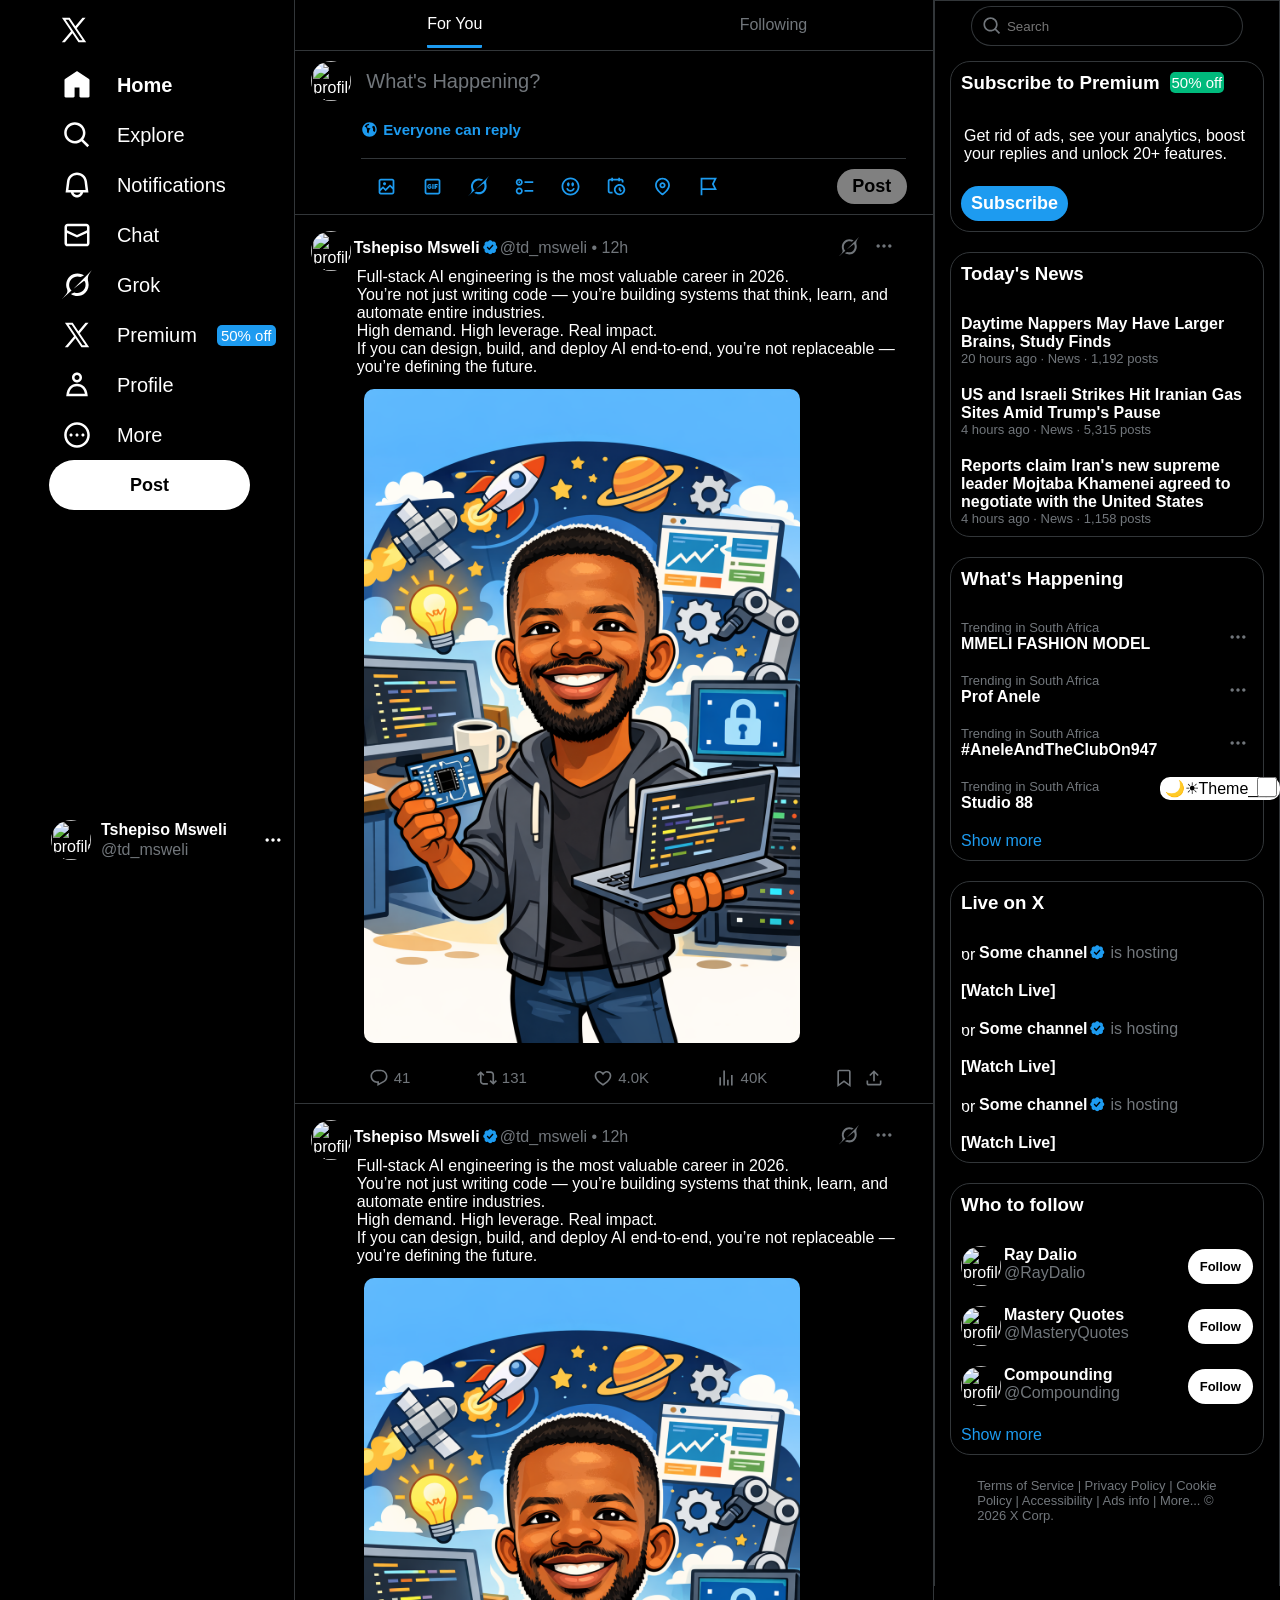
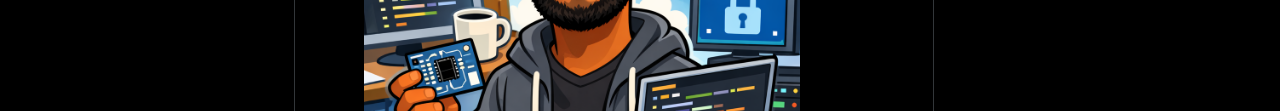
==== commit 6e0849be: "made some changes for responsivenes" ====
--- a/index.html
+++ b/index.html
@@ -10,6 +10,10 @@
     <body>
         <input class="theme" type="checkbox" style="width:20px; height:20px" id="darkToggle">
         <label class="theme_label">🌙☀︎Theme___</label>
+        <input class="nav-toggle" type="checkbox" id="navToggle">
+        <label class="nav-toggle-button" for="navToggle" aria-label="Open navigation">
+            <img class="profile_pic_nav" src="https://pbs.twimg.com/profile_images/1523874161558437889/ekvxeJZ7_x96.jpg" alt="profile picture">
+        </label>
         <aside>
             <div class="upper-sec">
                 <div class="aside-Logo">
@@ -125,6 +129,7 @@
                 </div>
             <div>  
         </aside>
+        <label class="nav-overlay" for="navToggle" aria-hidden="true"></label>
 
         <main>
             <main-nav>
@@ -916,5 +921,22 @@
                 </p>
             </footer>
         </main-aside>
+        <div class="mobile-bottom-nav">
+            <span href="index.html">
+                <a href="index.html"><svg viewBox="0 0 24 24" aria-hidden="true" class="icon"><g><path d="M21.591 7.146L12.52 1.157c-.316-.21-.724-.21-1.04 0l-9.071 5.99c-.26.173-.409.456-.409.757v13.183c0 .502.418.913.929.913H9.14c.51 0 .929-.41.929-.913v-7.075h3.909v7.075c0 .502.417.913.928.913h6.165c.511 0 .929-.41.929-.913V7.904c0-.301-.158-.584-.408-.758z"></path></g></svg></a>
+            </span>
+            <span >
+                <a href="https://x.com/explore"><svg viewBox="0 0 24 24" aria-hidden="true" class="icon"><g><path d="M10.25 3.75c-3.59 0-6.5 2.91-6.5 6.5s2.91 6.5 6.5 6.5c1.795 0 3.419-.726 4.596-1.904 1.178-1.177 1.904-2.801 1.904-4.596 0-3.59-2.91-6.5-6.5-6.5zm-8.5 6.5c0-4.694 3.806-8.5 8.5-8.5s8.5 3.806 8.5 8.5c0 1.986-.682 3.815-1.824 5.262l4.781 4.781-1.414 1.414-4.781-4.781c-1.447 1.142-3.276 1.824-5.262 1.824-4.694 0-8.5-3.806-8.5-8.5z"></path></g></svg></a>
+            </span>
+            <span>
+                <svg viewBox="0 0 33 32" aria-hidden="true" class="icon"><g><path d="M12.745 20.54l10.97-8.19c.539-.4 1.307-.244 1.564.38 1.349 3.288.746 7.241-1.938 9.955-2.683 2.714-6.417 3.31-9.83 1.954l-3.728 1.745c5.347 3.697 11.84 2.782 15.898-1.324 3.219-3.255 4.216-7.692 3.284-11.693l.008.009c-1.351-5.878.332-8.227 3.782-13.031L33 0l-4.54 4.59v-.014L12.743 20.544m-2.263 1.987c-3.837-3.707-3.175-9.446.1-12.755 2.42-2.449 6.388-3.448 9.852-1.979l3.72-1.737c-.67-.49-1.53-1.017-2.515-1.387-4.455-1.854-9.789-.931-13.41 2.728-3.483 3.523-4.579 8.94-2.697 13.561 1.405 3.454-.899 5.898-3.22 8.364C1.49 30.2.666 31.074 0 32l10.478-9.466"></path></g></svg>
+            </span>
+            <span>
+                <svg viewBox="0 0 24 24" aria-hidden="true" class="icon"><g><path d="M19.993 9.042C19.48 5.017 16.054 2 11.996 2s-7.49 3.021-7.999 7.051L2.866 18H7.1c.463 2.282 2.481 4 4.9 4s4.437-1.718 4.9-4h4.236l-1.143-8.958zM12 20c-1.306 0-2.417-.835-2.829-2h5.658c-.412 1.165-1.523 2-2.829 2zm-6.866-4l.847-6.698C6.364 6.272 8.941 4 11.996 4s5.627 2.268 6.013 5.295L18.864 16H5.134z"></path></g></svg>                    
+            </span>
+            <span>
+                <svg viewBox="0 0 24 24" aria-hidden="true" class="icon"><g><path d="M1.998 5.5c0-1.381 1.119-2.5 2.5-2.5h15c1.381 0 2.5 1.119 2.5 2.5v13c0 1.381-1.119 2.5-2.5 2.5h-15c-1.381 0-2.5-1.119-2.5-2.5v-13zm2.5-.5c-.276 0-.5.224-.5.5v2.764l8 3.638 8-3.636V5.5c0-.276-.224-.5-.5-.5h-15zm15.5 5.463l-8 3.636-8-3.638V18.5c0 .276.224.5.5.5h15c.276 0 .5-.224.5-.5v-8.037z"></path></g></svg>
+            </span>
+        </div>
     </body>
 </html>
--- a/style.css
+++ b/style.css
@@ -163,6 +163,11 @@
 }
 .profile_pic{
     width:40px;
+    border-radius:100%;
+}
+
+.profile_pic_nav{
+    width:30px;
     border-radius:100%;
 }
 
@@ -649,7 +654,7 @@
 /*Theme-toggle*/
 .theme_label{
     position:fixed;
-    bottom:0;
+    bottom:100px;
     right:0;
     color:black;
     font-weight:500;
@@ -659,7 +664,7 @@
 }
 .theme{
     position:fixed;
-    bottom:0;
+    bottom:100px;
     right:0;
     color:white;
     background-color:black;
@@ -671,6 +676,57 @@
     display:none;
 }
 
+/* Mobile navigation drawer (collapsible aside) */
+.nav-toggle{
+    position:fixed;
+    opacity:0;
+    pointer-events:none;
+    width:1px;
+    height:1px;
+}
+
+.nav-toggle-button{
+    display:none;
+    position:fixed;
+    top:12px;
+    left:12px;
+    z-index:1100;
+    width:42px;
+    height:42px;
+    border-radius:999px;
+    border:1px solid #323639;
+    background-color:#0b0b0b;
+    color:white;
+    cursor:pointer;
+    align-items:center;
+    justify-content:center;
+}
+
+.nav-toggle-button svg{
+    width:22px;
+    height:22px;
+    fill:currentColor;
+}
+
+.nav-overlay{
+    position:fixed;
+    inset:0;
+    z-index:900;
+    background-color:rgba(0, 0, 0, 0.6);
+    opacity:0;
+    pointer-events:none;
+    transition:opacity 160ms ease;
+}
+
+#navToggle:checked ~ aside{
+    transform:translateX(0);
+}
+
+#navToggle:checked ~ .nav-overlay{
+    opacity:1;
+    pointer-events:auto;
+}
+
 #darktoggle:checked~.theme_label{
     color:white;
     background-color:black;
@@ -785,23 +841,33 @@
     background-color:#eff3f4;
 }
 
-@media screen and (max-width:400px){
+
+.mobile-bottom-nav{
+    display:none;
+}
+
+/*Responsiveness*/
+@media screen and (max-width:1000px){
     main-aside{
         display:none;
     }
     aside{
-        display:none;
+        display:flex;
     }
     main{
         width:100%;
         margin:0;
+        overflow-x:hidden;
+    }
+    section{
+        width:100%;
     }
     .profile_pic{
         width:30px;
     }
     .post-prompt-icons{
         gap:0;
-        margin-left:30px;
+        margin-left:20px;
     }
     .post-prompt-icons-container{
         justify-content:center;
@@ -811,10 +877,16 @@
     }
     .tweet{
         width:100%;
+        padding:0;
+        margin:0;
         
+    }
+    .tweet-main{
+        padding:0;
     }
     .post-prompt{
         width:95%;
+        margin:0;
     }
     .post2{
         width:30px;
@@ -822,5 +894,70 @@
     .tweet-aside{
         width:10%;
     }
+    .mobile-bottom-nav{
+        position:fixed;
+        bottom:0;
+        width:95%;
+        display:flex;
+        flex-direction:row;
+        justify-content:space-between;
+        padding:10px;
+        background-color:black;
+        height:fit-content;
+    }
+    #darktoggle:checked~.mobile-bottom-nav{
+    background-color:white;
+    fill:black;
+    }
+    #darktoggle:checked~.mobile-bottom-nav .icon:hover{
+    background-color:#eff3f4;
+    border-top-left-radius:20px;
+    border-top-right-radius:20px;
+    border-bottom-left-radius:20px;
+    border-bottom-right-radius:20px;
+    cursor:pointer;
+    }
+    .icon:hover{
+    border-top-left-radius:20px;
+    border-top-right-radius:20px;
+    border-bottom-left-radius:20px;
+    border-bottom-right-radius:20px;
+    background-color:#323639;
+    cursor:pointer;
+}
     
+}
+
+@media screen and (max-width:1000px){
+    /* Show hamburger button */
+    .nav-toggle-button{
+        display:flex;
+    }
+
+    /* Main content should use full width when drawer is closed */
+    main{
+        width:100%;
+        margin-left:0;
+    }
+
+    /* Optional: hide the right rail on smaller screens */
+    main-aside{
+        display:none;
+    }
+
+    aside{
+        position:fixed;
+        top:0;
+        left:0;
+        z-index:1000;
+        width:min(320px, 85vw);
+        transform:translateX(-100%);
+        transition:transform 200ms ease;
+        overflow-y:auto;
+    }
+
+    /* Keep drawer open when toggle is checked */
+    #navToggle:checked ~ aside{
+        transform:translateX(0);
+    }
 }
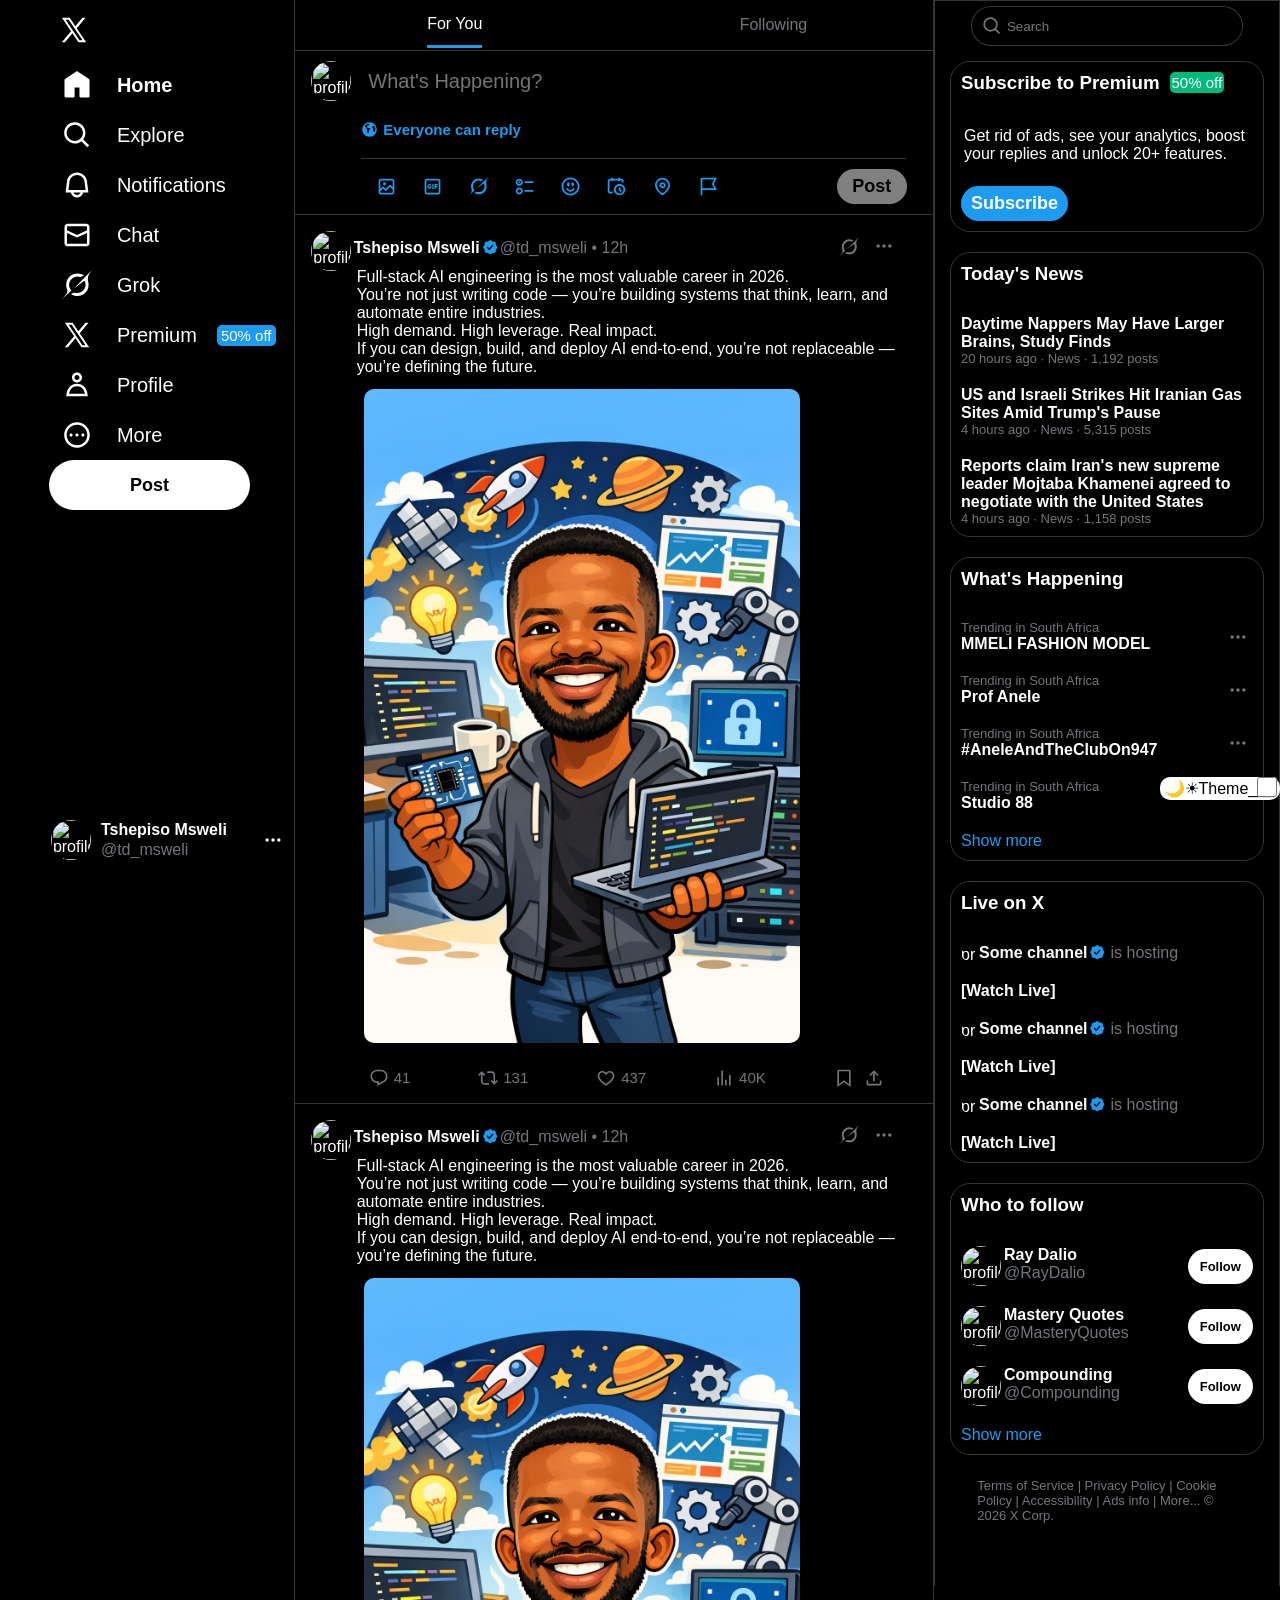
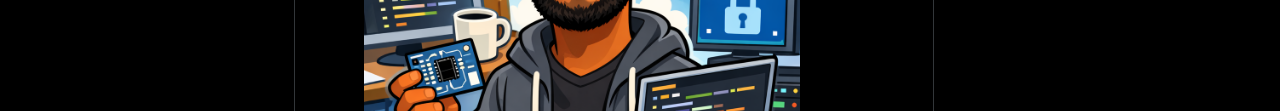
==== commit 6d9981ed: "added some functionality" ====
--- a/index.html
+++ b/index.html
@@ -146,9 +146,9 @@
                         <span>
                             <img class="profile_pic" alt="profile picture" src="https://pbs.twimg.com/profile_images/1523874161558437889/ekvxeJZ7_x96.jpg">
                         </span>
-                        <span class="post-prompt-text">
-                            What's Happening?
-                        </span>
+                        <input placeholder="What's Happening?" class="post-prompt-text">
+                            
+                        </input>
                     </div>
                     <div class="post-prompt-text-nb">
                         <span>
@@ -226,13 +226,13 @@
                                 <svg viewBox="0 0 24 24" aria-hidden="true" class="tweet-icons"><g><path d="M1.751 10c0-4.42 3.584-8 8.005-8h4.366c4.49 0 8.129 3.64 8.129 8.13 0 2.96-1.607 5.68-4.196 7.11l-8.054 4.46v-3.69h-.067c-4.49.1-8.183-3.51-8.183-8.01zm8.005-6c-3.317 0-6.005 2.69-6.005 6 0 3.37 2.77 6.08 6.138 6.01l.351-.01h1.761v2.3l5.087-2.81c1.951-1.08 3.163-3.13 3.163-5.36 0-3.39-2.744-6.13-6.129-6.13H9.756z"></path></g></svg>
                                 41
                             </span>
-                            <span class="footer-icons-retweet">
+                            <span class="footer-icons-retweet retweet1">
                                 <svg viewBox="0 0 24 24" aria-hidden="true" class="tweet-icons retweet"><g><path d="M4.5 3.88l4.432 4.14-1.364 1.46L5.5 7.55V16c0 1.1.896 2 2 2H13v2H7.5c-2.209 0-4-1.79-4-4V7.55L1.432 9.48.068 8.02 4.5 3.88zM16.5 6H11V4h5.5c2.209 0 4 1.79 4 4v8.45l2.068-1.93 1.364 1.46-4.432 4.14-4.432-4.14 1.364-1.46 2.068 1.93V8c0-1.1-.896-2-2-2z"></path></g></svg>
-                                131
-                            </span>
-                            <span class="footer-icons-like">
+                                <span class="retweets1">131</span>
+                            </span>
+                            <span class="footer-icons-like like1">
                                 <svg viewBox="0 0 24 24" aria-hidden="true" class="tweet-icons like"><g><path d="M16.697 5.5c-1.222-.06-2.679.51-3.89 2.16l-.805 1.09-.806-1.09C9.984 6.01 8.526 5.44 7.304 5.5c-1.243.07-2.349.78-2.91 1.91-.552 1.12-.633 2.78.479 4.82 1.074 1.97 3.257 4.27 7.129 6.61 3.87-2.34 6.052-4.64 7.126-6.61 1.111-2.04 1.03-3.7.477-4.82-.561-1.13-1.666-1.84-2.908-1.91zm4.187 7.69c-1.351 2.48-4.001 5.12-8.379 7.67l-.503.3-.504-.3c-4.379-2.55-7.029-5.19-8.382-7.67-1.36-2.5-1.41-4.86-.514-6.67.887-1.79 2.647-2.91 4.601-3.01 1.651-.09 3.368.56 4.798 2.01 1.429-1.45 3.146-2.1 4.796-2.01 1.954.1 3.714 1.22 4.601 3.01.896 1.81.846 4.17-.514 6.67z"></path></g></svg>
-                                4.0K
+                                <span class="likes1">437</span>
                             </span>
                             <span class="footer-icons">
                                 <svg viewBox="0 0 24 24" aria-hidden="true" class="tweet-icons"><g><path d="M8.75 21V3h2v18h-2zM18 21V8.5h2V21h-2zM4 21l.004-10h2L6 21H4zm9.248 0v-7h2v7h-2z"></path></g></svg>
@@ -283,13 +283,13 @@
                                 <svg viewBox="0 0 24 24" aria-hidden="true" class="tweet-icons"><g><path d="M1.751 10c0-4.42 3.584-8 8.005-8h4.366c4.49 0 8.129 3.64 8.129 8.13 0 2.96-1.607 5.68-4.196 7.11l-8.054 4.46v-3.69h-.067c-4.49.1-8.183-3.51-8.183-8.01zm8.005-6c-3.317 0-6.005 2.69-6.005 6 0 3.37 2.77 6.08 6.138 6.01l.351-.01h1.761v2.3l5.087-2.81c1.951-1.08 3.163-3.13 3.163-5.36 0-3.39-2.744-6.13-6.129-6.13H9.756z"></path></g></svg>
                                 41
                             </span>
-                            <span class="footer-icons-retweet">
+                            <span class="footer-icons-retweet retweet2">
                                 <svg viewBox="0 0 24 24" aria-hidden="true" class="tweet-icons retweet"><g><path d="M4.5 3.88l4.432 4.14-1.364 1.46L5.5 7.55V16c0 1.1.896 2 2 2H13v2H7.5c-2.209 0-4-1.79-4-4V7.55L1.432 9.48.068 8.02 4.5 3.88zM16.5 6H11V4h5.5c2.209 0 4 1.79 4 4v8.45l2.068-1.93 1.364 1.46-4.432 4.14-4.432-4.14 1.364-1.46 2.068 1.93V8c0-1.1-.896-2-2-2z"></path></g></svg>
-                                131
-                            </span>
-                            <span class="footer-icons-like">
+                                <span class="retweets2">131</span>
+                            </span>
+                            <span class="footer-icons-like like2">
                                 <svg viewBox="0 0 24 24" aria-hidden="true" class="tweet-icons like"><g><path d="M16.697 5.5c-1.222-.06-2.679.51-3.89 2.16l-.805 1.09-.806-1.09C9.984 6.01 8.526 5.44 7.304 5.5c-1.243.07-2.349.78-2.91 1.91-.552 1.12-.633 2.78.479 4.82 1.074 1.97 3.257 4.27 7.129 6.61 3.87-2.34 6.052-4.64 7.126-6.61 1.111-2.04 1.03-3.7.477-4.82-.561-1.13-1.666-1.84-2.908-1.91zm4.187 7.69c-1.351 2.48-4.001 5.12-8.379 7.67l-.503.3-.504-.3c-4.379-2.55-7.029-5.19-8.382-7.67-1.36-2.5-1.41-4.86-.514-6.67.887-1.79 2.647-2.91 4.601-3.01 1.651-.09 3.368.56 4.798 2.01 1.429-1.45 3.146-2.1 4.796-2.01 1.954.1 3.714 1.22 4.601 3.01.896 1.81.846 4.17-.514 6.67z"></path></g></svg>
-                                4.0K
+                                <span class="likes2">437</span>
                             </span>
                             <span class="footer-icons">
                                 <svg viewBox="0 0 24 24" aria-hidden="true" class="tweet-icons"><g><path d="M8.75 21V3h2v18h-2zM18 21V8.5h2V21h-2zM4 21l.004-10h2L6 21H4zm9.248 0v-7h2v7h-2z"></path></g></svg>
@@ -340,13 +340,13 @@
                                 <svg viewBox="0 0 24 24" aria-hidden="true" class="tweet-icons"><g><path d="M1.751 10c0-4.42 3.584-8 8.005-8h4.366c4.49 0 8.129 3.64 8.129 8.13 0 2.96-1.607 5.68-4.196 7.11l-8.054 4.46v-3.69h-.067c-4.49.1-8.183-3.51-8.183-8.01zm8.005-6c-3.317 0-6.005 2.69-6.005 6 0 3.37 2.77 6.08 6.138 6.01l.351-.01h1.761v2.3l5.087-2.81c1.951-1.08 3.163-3.13 3.163-5.36 0-3.39-2.744-6.13-6.129-6.13H9.756z"></path></g></svg>
                                 41
                             </span>
-                            <span class="footer-icons-retweet">
+                            <span class="footer-icons-retweet retweet3">
                                 <svg viewBox="0 0 24 24" aria-hidden="true" class="tweet-icons retweet"><g><path d="M4.5 3.88l4.432 4.14-1.364 1.46L5.5 7.55V16c0 1.1.896 2 2 2H13v2H7.5c-2.209 0-4-1.79-4-4V7.55L1.432 9.48.068 8.02 4.5 3.88zM16.5 6H11V4h5.5c2.209 0 4 1.79 4 4v8.45l2.068-1.93 1.364 1.46-4.432 4.14-4.432-4.14 1.364-1.46 2.068 1.93V8c0-1.1-.896-2-2-2z"></path></g></svg>
-                                131
-                            </span>
-                            <span class="footer-icons-like">
+                                <span class="retweets3">131</span>
+                            </span>
+                            <span class="footer-icons-like like3">
                                 <svg viewBox="0 0 24 24" aria-hidden="true" class="tweet-icons like"><g><path d="M16.697 5.5c-1.222-.06-2.679.51-3.89 2.16l-.805 1.09-.806-1.09C9.984 6.01 8.526 5.44 7.304 5.5c-1.243.07-2.349.78-2.91 1.91-.552 1.12-.633 2.78.479 4.82 1.074 1.97 3.257 4.27 7.129 6.61 3.87-2.34 6.052-4.64 7.126-6.61 1.111-2.04 1.03-3.7.477-4.82-.561-1.13-1.666-1.84-2.908-1.91zm4.187 7.69c-1.351 2.48-4.001 5.12-8.379 7.67l-.503.3-.504-.3c-4.379-2.55-7.029-5.19-8.382-7.67-1.36-2.5-1.41-4.86-.514-6.67.887-1.79 2.647-2.91 4.601-3.01 1.651-.09 3.368.56 4.798 2.01 1.429-1.45 3.146-2.1 4.796-2.01 1.954.1 3.714 1.22 4.601 3.01.896 1.81.846 4.17-.514 6.67z"></path></g></svg>
-                                4.0K
+                                <span class="likes3">437</span>
                             </span>
                             <span class="footer-icons">
                                 <svg viewBox="0 0 24 24" aria-hidden="true" class="tweet-icons"><g><path d="M8.75 21V3h2v18h-2zM18 21V8.5h2V21h-2zM4 21l.004-10h2L6 21H4zm9.248 0v-7h2v7h-2z"></path></g></svg>
@@ -397,13 +397,13 @@
                                 <svg viewBox="0 0 24 24" aria-hidden="true" class="tweet-icons"><g><path d="M1.751 10c0-4.42 3.584-8 8.005-8h4.366c4.49 0 8.129 3.64 8.129 8.13 0 2.96-1.607 5.68-4.196 7.11l-8.054 4.46v-3.69h-.067c-4.49.1-8.183-3.51-8.183-8.01zm8.005-6c-3.317 0-6.005 2.69-6.005 6 0 3.37 2.77 6.08 6.138 6.01l.351-.01h1.761v2.3l5.087-2.81c1.951-1.08 3.163-3.13 3.163-5.36 0-3.39-2.744-6.13-6.129-6.13H9.756z"></path></g></svg>
                                 41
                             </span>
-                            <span class="footer-icons-retweet">
+                            <span class="footer-icons-retweet retweet4">
                                 <svg viewBox="0 0 24 24" aria-hidden="true" class="tweet-icons retweet"><g><path d="M4.5 3.88l4.432 4.14-1.364 1.46L5.5 7.55V16c0 1.1.896 2 2 2H13v2H7.5c-2.209 0-4-1.79-4-4V7.55L1.432 9.48.068 8.02 4.5 3.88zM16.5 6H11V4h5.5c2.209 0 4 1.79 4 4v8.45l2.068-1.93 1.364 1.46-4.432 4.14-4.432-4.14 1.364-1.46 2.068 1.93V8c0-1.1-.896-2-2-2z"></path></g></svg>
-                                131
-                            </span>
-                            <span class="footer-icons-like">
+                                <span class="retweets4">131</span>
+                            </span>
+                            <span class="footer-icons-like like4">
                                 <svg viewBox="0 0 24 24" aria-hidden="true" class="tweet-icons like"><g><path d="M16.697 5.5c-1.222-.06-2.679.51-3.89 2.16l-.805 1.09-.806-1.09C9.984 6.01 8.526 5.44 7.304 5.5c-1.243.07-2.349.78-2.91 1.91-.552 1.12-.633 2.78.479 4.82 1.074 1.97 3.257 4.27 7.129 6.61 3.87-2.34 6.052-4.64 7.126-6.61 1.111-2.04 1.03-3.7.477-4.82-.561-1.13-1.666-1.84-2.908-1.91zm4.187 7.69c-1.351 2.48-4.001 5.12-8.379 7.67l-.503.3-.504-.3c-4.379-2.55-7.029-5.19-8.382-7.67-1.36-2.5-1.41-4.86-.514-6.67.887-1.79 2.647-2.91 4.601-3.01 1.651-.09 3.368.56 4.798 2.01 1.429-1.45 3.146-2.1 4.796-2.01 1.954.1 3.714 1.22 4.601 3.01.896 1.81.846 4.17-.514 6.67z"></path></g></svg>
-                                4.0K
+                                <span class="likes4">437</span>
                             </span>
                             <span class="footer-icons">
                                 <svg viewBox="0 0 24 24" aria-hidden="true" class="tweet-icons"><g><path d="M8.75 21V3h2v18h-2zM18 21V8.5h2V21h-2zM4 21l.004-10h2L6 21H4zm9.248 0v-7h2v7h-2z"></path></g></svg>
@@ -454,13 +454,13 @@
                                 <svg viewBox="0 0 24 24" aria-hidden="true" class="tweet-icons"><g><path d="M1.751 10c0-4.42 3.584-8 8.005-8h4.366c4.49 0 8.129 3.64 8.129 8.13 0 2.96-1.607 5.68-4.196 7.11l-8.054 4.46v-3.69h-.067c-4.49.1-8.183-3.51-8.183-8.01zm8.005-6c-3.317 0-6.005 2.69-6.005 6 0 3.37 2.77 6.08 6.138 6.01l.351-.01h1.761v2.3l5.087-2.81c1.951-1.08 3.163-3.13 3.163-5.36 0-3.39-2.744-6.13-6.129-6.13H9.756z"></path></g></svg>
                                 41
                             </span>
-                            <span class="footer-icons-retweet">
+                            <span class="footer-icons-retweet retweet5">
                                 <svg viewBox="0 0 24 24" aria-hidden="true" class="tweet-icons retweet"><g><path d="M4.5 3.88l4.432 4.14-1.364 1.46L5.5 7.55V16c0 1.1.896 2 2 2H13v2H7.5c-2.209 0-4-1.79-4-4V7.55L1.432 9.48.068 8.02 4.5 3.88zM16.5 6H11V4h5.5c2.209 0 4 1.79 4 4v8.45l2.068-1.93 1.364 1.46-4.432 4.14-4.432-4.14 1.364-1.46 2.068 1.93V8c0-1.1-.896-2-2-2z"></path></g></svg>
-                                131
-                            </span>
-                            <span class="footer-icons-like">
+                                <span class="retweets5">131</span>
+                            </span>
+                            <span class="footer-icons-like like5">
                                 <svg viewBox="0 0 24 24" aria-hidden="true" class="tweet-icons like"><g><path d="M16.697 5.5c-1.222-.06-2.679.51-3.89 2.16l-.805 1.09-.806-1.09C9.984 6.01 8.526 5.44 7.304 5.5c-1.243.07-2.349.78-2.91 1.91-.552 1.12-.633 2.78.479 4.82 1.074 1.97 3.257 4.27 7.129 6.61 3.87-2.34 6.052-4.64 7.126-6.61 1.111-2.04 1.03-3.7.477-4.82-.561-1.13-1.666-1.84-2.908-1.91zm4.187 7.69c-1.351 2.48-4.001 5.12-8.379 7.67l-.503.3-.504-.3c-4.379-2.55-7.029-5.19-8.382-7.67-1.36-2.5-1.41-4.86-.514-6.67.887-1.79 2.647-2.91 4.601-3.01 1.651-.09 3.368.56 4.798 2.01 1.429-1.45 3.146-2.1 4.796-2.01 1.954.1 3.714 1.22 4.601 3.01.896 1.81.846 4.17-.514 6.67z"></path></g></svg>
-                                4.0K
+                                <span class="likes5">437</span>
                             </span>
                             <span class="footer-icons">
                                 <svg viewBox="0 0 24 24" aria-hidden="true" class="tweet-icons"><g><path d="M8.75 21V3h2v18h-2zM18 21V8.5h2V21h-2zM4 21l.004-10h2L6 21H4zm9.248 0v-7h2v7h-2z"></path></g></svg>
@@ -511,13 +511,13 @@
                                 <svg viewBox="0 0 24 24" aria-hidden="true" class="tweet-icons"><g><path d="M1.751 10c0-4.42 3.584-8 8.005-8h4.366c4.49 0 8.129 3.64 8.129 8.13 0 2.96-1.607 5.68-4.196 7.11l-8.054 4.46v-3.69h-.067c-4.49.1-8.183-3.51-8.183-8.01zm8.005-6c-3.317 0-6.005 2.69-6.005 6 0 3.37 2.77 6.08 6.138 6.01l.351-.01h1.761v2.3l5.087-2.81c1.951-1.08 3.163-3.13 3.163-5.36 0-3.39-2.744-6.13-6.129-6.13H9.756z"></path></g></svg>
                                 41
                             </span>
-                            <span class="footer-icons-retweet">
+                            <span class="footer-icons-retweet retweet6">
                                 <svg viewBox="0 0 24 24" aria-hidden="true" class="tweet-icons retweet"><g><path d="M4.5 3.88l4.432 4.14-1.364 1.46L5.5 7.55V16c0 1.1.896 2 2 2H13v2H7.5c-2.209 0-4-1.79-4-4V7.55L1.432 9.48.068 8.02 4.5 3.88zM16.5 6H11V4h5.5c2.209 0 4 1.79 4 4v8.45l2.068-1.93 1.364 1.46-4.432 4.14-4.432-4.14 1.364-1.46 2.068 1.93V8c0-1.1-.896-2-2-2z"></path></g></svg>
-                                131
-                            </span>
-                            <span class="footer-icons-like">
+                                <span class="retweets6">131</span>
+                            </span>
+                            <span class="footer-icons-like like6">
                                 <svg viewBox="0 0 24 24" aria-hidden="true" class="tweet-icons like"><g><path d="M16.697 5.5c-1.222-.06-2.679.51-3.89 2.16l-.805 1.09-.806-1.09C9.984 6.01 8.526 5.44 7.304 5.5c-1.243.07-2.349.78-2.91 1.91-.552 1.12-.633 2.78.479 4.82 1.074 1.97 3.257 4.27 7.129 6.61 3.87-2.34 6.052-4.64 7.126-6.61 1.111-2.04 1.03-3.7.477-4.82-.561-1.13-1.666-1.84-2.908-1.91zm4.187 7.69c-1.351 2.48-4.001 5.12-8.379 7.67l-.503.3-.504-.3c-4.379-2.55-7.029-5.19-8.382-7.67-1.36-2.5-1.41-4.86-.514-6.67.887-1.79 2.647-2.91 4.601-3.01 1.651-.09 3.368.56 4.798 2.01 1.429-1.45 3.146-2.1 4.796-2.01 1.954.1 3.714 1.22 4.601 3.01.896 1.81.846 4.17-.514 6.67z"></path></g></svg>
-                                4.0K
+                                <span class="likes6">437</span>
                             </span>
                             <span class="footer-icons">
                                 <svg viewBox="0 0 24 24" aria-hidden="true" class="tweet-icons"><g><path d="M8.75 21V3h2v18h-2zM18 21V8.5h2V21h-2zM4 21l.004-10h2L6 21H4zm9.248 0v-7h2v7h-2z"></path></g></svg>
@@ -568,13 +568,13 @@
                                 <svg viewBox="0 0 24 24" aria-hidden="true" class="tweet-icons"><g><path d="M1.751 10c0-4.42 3.584-8 8.005-8h4.366c4.49 0 8.129 3.64 8.129 8.13 0 2.96-1.607 5.68-4.196 7.11l-8.054 4.46v-3.69h-.067c-4.49.1-8.183-3.51-8.183-8.01zm8.005-6c-3.317 0-6.005 2.69-6.005 6 0 3.37 2.77 6.08 6.138 6.01l.351-.01h1.761v2.3l5.087-2.81c1.951-1.08 3.163-3.13 3.163-5.36 0-3.39-2.744-6.13-6.129-6.13H9.756z"></path></g></svg>
                                 41
                             </span>
-                            <span class="footer-icons-retweet">
+                            <span class="footer-icons-retweet retweet7">
                                 <svg viewBox="0 0 24 24" aria-hidden="true" class="tweet-icons retweet"><g><path d="M4.5 3.88l4.432 4.14-1.364 1.46L5.5 7.55V16c0 1.1.896 2 2 2H13v2H7.5c-2.209 0-4-1.79-4-4V7.55L1.432 9.48.068 8.02 4.5 3.88zM16.5 6H11V4h5.5c2.209 0 4 1.79 4 4v8.45l2.068-1.93 1.364 1.46-4.432 4.14-4.432-4.14 1.364-1.46 2.068 1.93V8c0-1.1-.896-2-2-2z"></path></g></svg>
-                                131
-                            </span>
-                            <span class="footer-icons-like">
+                                <span class="retweets7">131</span>
+                            </span>
+                            <span class="footer-icons-like like7">
                                 <svg viewBox="0 0 24 24" aria-hidden="true" class="tweet-icons like"><g><path d="M16.697 5.5c-1.222-.06-2.679.51-3.89 2.16l-.805 1.09-.806-1.09C9.984 6.01 8.526 5.44 7.304 5.5c-1.243.07-2.349.78-2.91 1.91-.552 1.12-.633 2.78.479 4.82 1.074 1.97 3.257 4.27 7.129 6.61 3.87-2.34 6.052-4.64 7.126-6.61 1.111-2.04 1.03-3.7.477-4.82-.561-1.13-1.666-1.84-2.908-1.91zm4.187 7.69c-1.351 2.48-4.001 5.12-8.379 7.67l-.503.3-.504-.3c-4.379-2.55-7.029-5.19-8.382-7.67-1.36-2.5-1.41-4.86-.514-6.67.887-1.79 2.647-2.91 4.601-3.01 1.651-.09 3.368.56 4.798 2.01 1.429-1.45 3.146-2.1 4.796-2.01 1.954.1 3.714 1.22 4.601 3.01.896 1.81.846 4.17-.514 6.67z"></path></g></svg>
-                                4.0K
+                                <span class="likes7">437</span>
                             </span>
                             <span class="footer-icons">
                                 <svg viewBox="0 0 24 24" aria-hidden="true" class="tweet-icons"><g><path d="M8.75 21V3h2v18h-2zM18 21V8.5h2V21h-2zM4 21l.004-10h2L6 21H4zm9.248 0v-7h2v7h-2z"></path></g></svg>
@@ -625,13 +625,13 @@
                                 <svg viewBox="0 0 24 24" aria-hidden="true" class="tweet-icons"><g><path d="M1.751 10c0-4.42 3.584-8 8.005-8h4.366c4.49 0 8.129 3.64 8.129 8.13 0 2.96-1.607 5.68-4.196 7.11l-8.054 4.46v-3.69h-.067c-4.49.1-8.183-3.51-8.183-8.01zm8.005-6c-3.317 0-6.005 2.69-6.005 6 0 3.37 2.77 6.08 6.138 6.01l.351-.01h1.761v2.3l5.087-2.81c1.951-1.08 3.163-3.13 3.163-5.36 0-3.39-2.744-6.13-6.129-6.13H9.756z"></path></g></svg>
                                 41
                             </span>
-                            <span class="footer-icons-retweet">
+                            <span class="footer-icons-retweet retweet8">
                                 <svg viewBox="0 0 24 24" aria-hidden="true" class="tweet-icons retweet"><g><path d="M4.5 3.88l4.432 4.14-1.364 1.46L5.5 7.55V16c0 1.1.896 2 2 2H13v2H7.5c-2.209 0-4-1.79-4-4V7.55L1.432 9.48.068 8.02 4.5 3.88zM16.5 6H11V4h5.5c2.209 0 4 1.79 4 4v8.45l2.068-1.93 1.364 1.46-4.432 4.14-4.432-4.14 1.364-1.46 2.068 1.93V8c0-1.1-.896-2-2-2z"></path></g></svg>
-                                131
-                            </span>
-                            <span class="footer-icons-like">
+                                <span class="retweets8">131</span>
+                            </span>
+                            <span class="footer-icons-like like8">
                                 <svg viewBox="0 0 24 24" aria-hidden="true" class="tweet-icons like"><g><path d="M16.697 5.5c-1.222-.06-2.679.51-3.89 2.16l-.805 1.09-.806-1.09C9.984 6.01 8.526 5.44 7.304 5.5c-1.243.07-2.349.78-2.91 1.91-.552 1.12-.633 2.78.479 4.82 1.074 1.97 3.257 4.27 7.129 6.61 3.87-2.34 6.052-4.64 7.126-6.61 1.111-2.04 1.03-3.7.477-4.82-.561-1.13-1.666-1.84-2.908-1.91zm4.187 7.69c-1.351 2.48-4.001 5.12-8.379 7.67l-.503.3-.504-.3c-4.379-2.55-7.029-5.19-8.382-7.67-1.36-2.5-1.41-4.86-.514-6.67.887-1.79 2.647-2.91 4.601-3.01 1.651-.09 3.368.56 4.798 2.01 1.429-1.45 3.146-2.1 4.796-2.01 1.954.1 3.714 1.22 4.601 3.01.896 1.81.846 4.17-.514 6.67z"></path></g></svg>
-                                4.0K
+                                <span class="likes8">437</span>
                             </span>
                             <span class="footer-icons">
                                 <svg viewBox="0 0 24 24" aria-hidden="true" class="tweet-icons"><g><path d="M8.75 21V3h2v18h-2zM18 21V8.5h2V21h-2zM4 21l.004-10h2L6 21H4zm9.248 0v-7h2v7h-2z"></path></g></svg>
@@ -682,13 +682,13 @@
                                 <svg viewBox="0 0 24 24" aria-hidden="true" class="tweet-icons"><g><path d="M1.751 10c0-4.42 3.584-8 8.005-8h4.366c4.49 0 8.129 3.64 8.129 8.13 0 2.96-1.607 5.68-4.196 7.11l-8.054 4.46v-3.69h-.067c-4.49.1-8.183-3.51-8.183-8.01zm8.005-6c-3.317 0-6.005 2.69-6.005 6 0 3.37 2.77 6.08 6.138 6.01l.351-.01h1.761v2.3l5.087-2.81c1.951-1.08 3.163-3.13 3.163-5.36 0-3.39-2.744-6.13-6.129-6.13H9.756z"></path></g></svg>
                                 41
                             </span>
-                            <span class="footer-icons-retweet">
+                            <span class="footer-icons-retweet retweet9">
                                 <svg viewBox="0 0 24 24" aria-hidden="true" class="tweet-icons retweet"><g><path d="M4.5 3.88l4.432 4.14-1.364 1.46L5.5 7.55V16c0 1.1.896 2 2 2H13v2H7.5c-2.209 0-4-1.79-4-4V7.55L1.432 9.48.068 8.02 4.5 3.88zM16.5 6H11V4h5.5c2.209 0 4 1.79 4 4v8.45l2.068-1.93 1.364 1.46-4.432 4.14-4.432-4.14 1.364-1.46 2.068 1.93V8c0-1.1-.896-2-2-2z"></path></g></svg>
-                                131
-                            </span>
-                            <span class="footer-icons-like">
+                                <span class="retweets9">131</span>
+                            </span>
+                            <span class="footer-icons-like like9">
                                 <svg viewBox="0 0 24 24" aria-hidden="true" class="tweet-icons like"><g><path d="M16.697 5.5c-1.222-.06-2.679.51-3.89 2.16l-.805 1.09-.806-1.09C9.984 6.01 8.526 5.44 7.304 5.5c-1.243.07-2.349.78-2.91 1.91-.552 1.12-.633 2.78.479 4.82 1.074 1.97 3.257 4.27 7.129 6.61 3.87-2.34 6.052-4.64 7.126-6.61 1.111-2.04 1.03-3.7.477-4.82-.561-1.13-1.666-1.84-2.908-1.91zm4.187 7.69c-1.351 2.48-4.001 5.12-8.379 7.67l-.503.3-.504-.3c-4.379-2.55-7.029-5.19-8.382-7.67-1.36-2.5-1.41-4.86-.514-6.67.887-1.79 2.647-2.91 4.601-3.01 1.651-.09 3.368.56 4.798 2.01 1.429-1.45 3.146-2.1 4.796-2.01 1.954.1 3.714 1.22 4.601 3.01.896 1.81.846 4.17-.514 6.67z"></path></g></svg>
-                                4.0K
+                                <span class="likes9">437</span>
                             </span>
                             <span class="footer-icons">
                                 <svg viewBox="0 0 24 24" aria-hidden="true" class="tweet-icons"><g><path d="M8.75 21V3h2v18h-2zM18 21V8.5h2V21h-2zM4 21l.004-10h2L6 21H4zm9.248 0v-7h2v7h-2z"></path></g></svg>
@@ -938,5 +938,6 @@
                 <svg viewBox="0 0 24 24" aria-hidden="true" class="icon"><g><path d="M1.998 5.5c0-1.381 1.119-2.5 2.5-2.5h15c1.381 0 2.5 1.119 2.5 2.5v13c0 1.381-1.119 2.5-2.5 2.5h-15c-1.381 0-2.5-1.119-2.5-2.5v-13zm2.5-.5c-.276 0-.5.224-.5.5v2.764l8 3.638 8-3.636V5.5c0-.276-.224-.5-.5-.5h-15zm15.5 5.463l-8 3.636-8-3.638V18.5c0 .276.224.5.5.5h15c.276 0 .5-.224.5-.5v-8.037z"></path></g></svg>
             </span>
         </div>
+        <script src="x.js"></script>
     </body>
 </html>
--- a/style.css
+++ b/style.css
@@ -251,6 +251,9 @@
     font-size:20px;
     font-weight: 400;
     color:#71767b;
+    background-color:black;
+    border:none;
+    width:80%;
 }
 
 .post-prompt div{
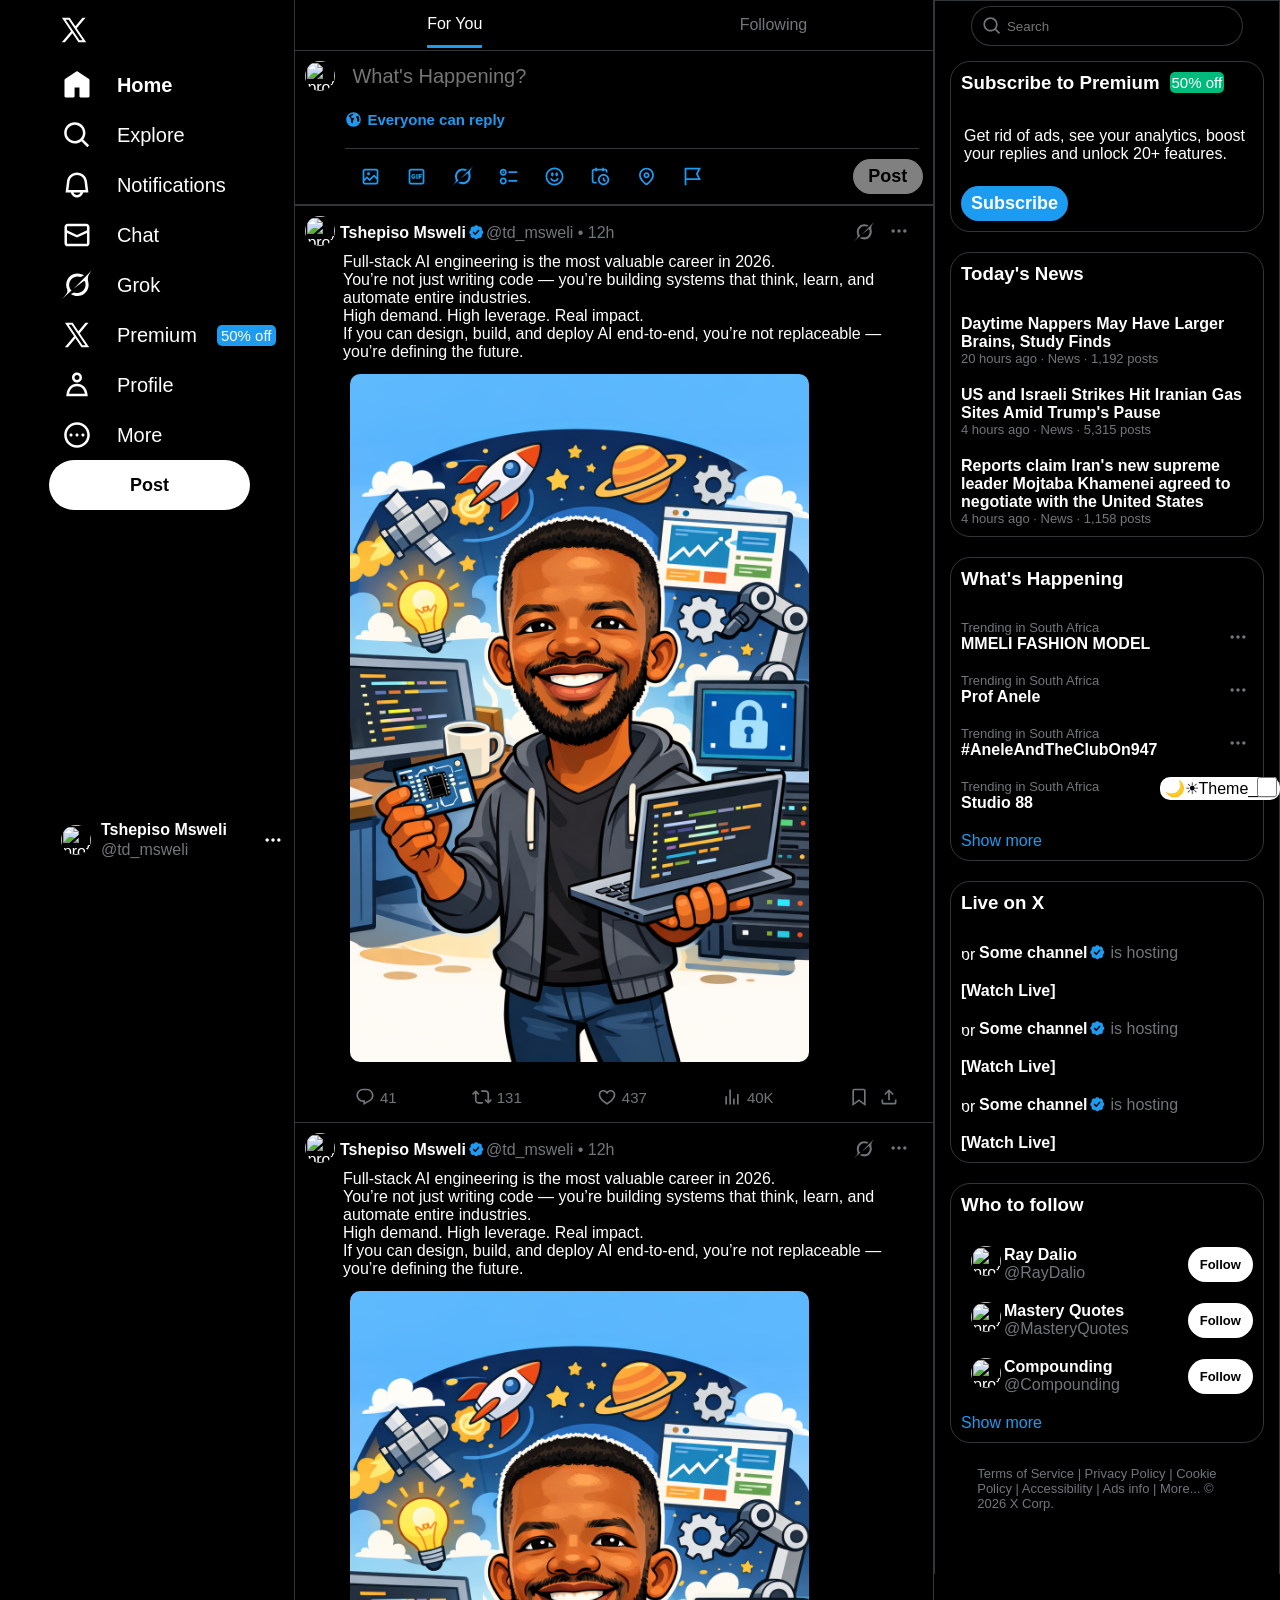
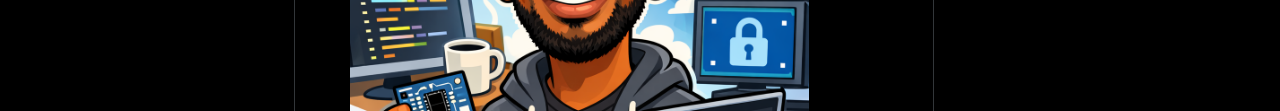
==== commit d6436cf7: "made some functionality changes with the x.js" ====
--- a/index.html
+++ b/index.html
@@ -183,10 +183,13 @@
                                 <svg viewBox="0 0 24 24" aria-hidden="true" class="post-prompt-icon out"><g><path d="M3 2h18.61l-3.5 7 3.5 7H5v6H3V2zm2 12h13.38l-2.5-5 2.5-5H5v10z"></path></g></svg>
                             </span>
                         </div>
-                        <div class="post2">
+                        <div class="post2" id="post3">
                             <span class="post-text">Post</span>
                         </div>
                     </div>
+                </div>
+                <div id="section">
+
                 </div>
                 <div class="tweet">
                     <div class="tweet-aside">
--- a/style.css
+++ b/style.css
@@ -162,8 +162,9 @@
     padding:0;
 }
 .profile_pic{
-    width:40px;
+    width:30px;
     border-radius:100%;
+    margin-left:10px;
 }
 
 .profile_pic_nav{
@@ -192,6 +193,7 @@
     border-left:solid 1px #323639;
     display:flex;
     flex-direction:column;
+    justify-content:center;
 }
 
 main-nav{
@@ -202,6 +204,7 @@
     border-bottom:solid 1px #323639;
     height:50px;
     background-color:#000000d2;
+    width:100%
 
 }
 .main-nav-item{
@@ -231,20 +234,23 @@
     align-items:center;
     overflow-y:scroll;
     height:1660px;
-    display:sticky;
-    top:0;
-    
+    width:100%;
 }
 section::-webkit-scrollbar {
     display: none;
 }
-
+#section{
+    display:flex;
+    flex-direction:column;
+    width:100%;
+}
 .post-prompt{
     display:flex;
     flex-direction:column;
-    width:95%;
+    width:100%;
     height:auto;
     padding:10px;
+    border-bottom: solid 1px #323639;
 }
 
 .post-prompt-text{
@@ -328,17 +334,24 @@
     height:15px;
     align-items:center;
     justify-content:center;
+    cursor:default;
+}
+
+.post4{
+    cursor:pointer;
+    background-color:white;
 }
 
 .tweet{
-    width:95%;
+    width:100%;
     height:fit-content;
     display:flex;
     flex-direction:row;
-    padding:2.5%;
+    padding:10px;
     padding-bottom:0;
     gap:0px;
-    border:solid 1px #323639;
+    border-top:solid 1px #323639;
+    border-bottom:solid 1px #323639;
     border-bottom:none;
     cursor:pointer;
 }
@@ -775,6 +788,9 @@
     border-right:solid 1px #eff3f4;
     border-left:solid 1px #eff3f4;
 }
+#darktoggle:checked~main section .post-prompt div .post-prompt-text{
+    background-color:white;
+}
 #darktoggle:checked~main-aside{
     background-color:white;
     color:black;
@@ -866,7 +882,8 @@
         width:100%;
     }
     .profile_pic{
-        width:30px;
+        width:25px;
+        margin-top:5px;
     }
     .post-prompt-icons{
         gap:0;
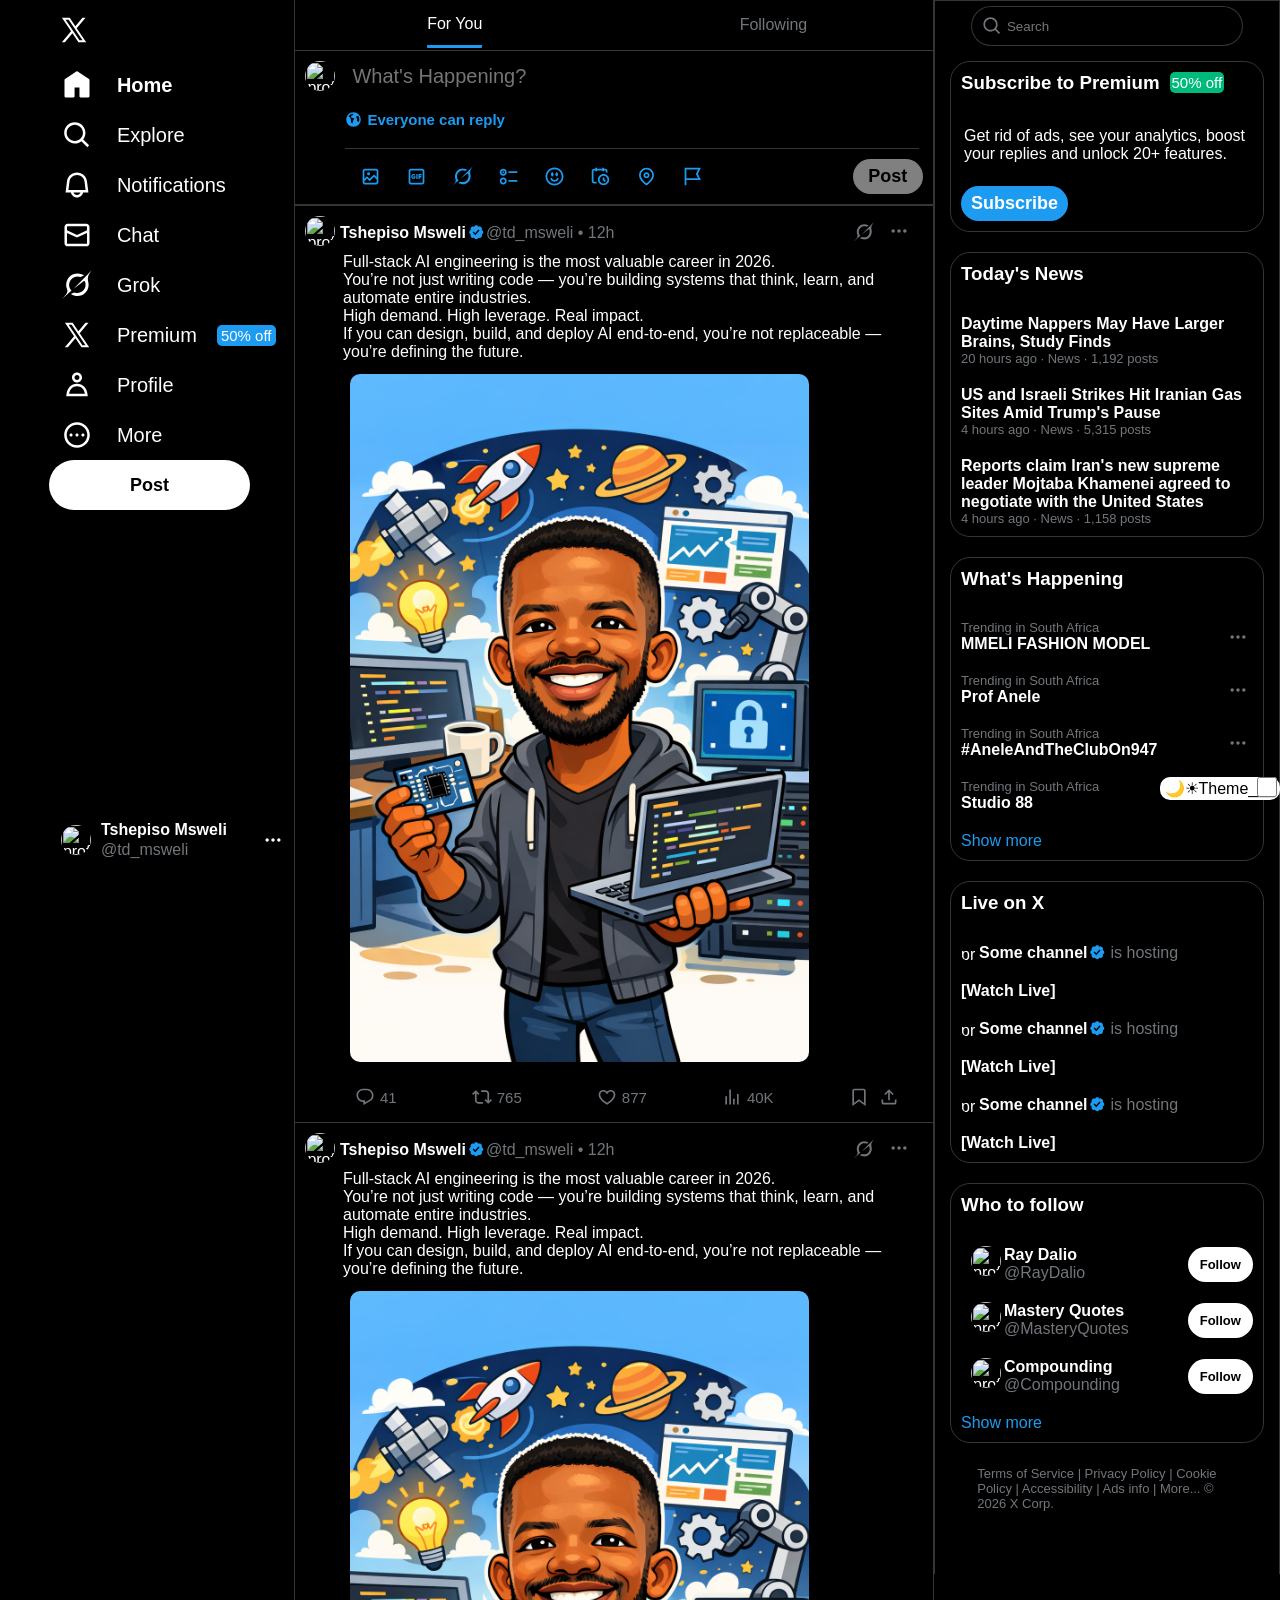
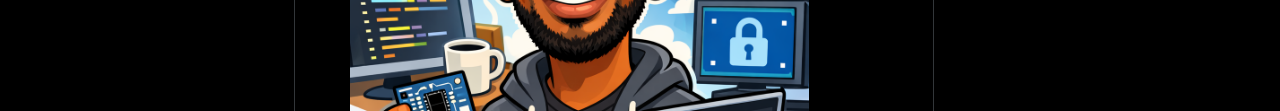
==== commit 6906de8c: "added some functionality" ====
--- a/index.html
+++ b/index.html
@@ -9,7 +9,7 @@
     </head>
     <body>
         <input class="theme" type="checkbox" style="width:20px; height:20px" id="darkToggle">
-        <label class="theme_label">🌙☀︎Theme___</label>
+        <label class="theme_label" for="darkToggle">🌙☀︎Theme___</label>
         <input class="nav-toggle" type="checkbox" id="navToggle">
         <label class="nav-toggle-button" for="navToggle" aria-label="Open navigation">
             <img class="profile_pic_nav" src="https://pbs.twimg.com/profile_images/1523874161558437889/ekvxeJZ7_x96.jpg" alt="profile picture">
@@ -20,27 +20,30 @@
                     <svg viewBox="0 0 24 24" aria-hidden="true" class="Logo"><g><path d="M21.742 21.75l-7.563-11.179 7.056-8.321h-2.456l-5.691 6.714-4.54-6.714H2.359l7.29 10.776L2.25 21.75h2.456l6.035-7.118 4.818 7.118h6.191-.008zM7.739 3.818L18.81 20.182h-2.447L5.29 3.818h2.447z"></path></g></svg>
                 </div>
                 
-                <div class="aside-item">
+                <a href="index.html" class="aside-item">
                     <div class="aside-item-content">
                         
                         <span>
                             <svg viewBox="0 0 24 24" aria-hidden="true" class="icon"><g><path d="M21.591 7.146L12.52 1.157c-.316-.21-.724-.21-1.04 0l-9.071 5.99c-.26.173-.409.456-.409.757v13.183c0 .502.418.913.929.913H9.14c.51 0 .929-.41.929-.913v-7.075h3.909v7.075c0 .502.417.913.928.913h6.165c.511 0 .929-.41.929-.913V7.904c0-.301-.158-.584-.408-.758z"></path></g></svg>
                         </span> 
+                        
                         <span class="Home">
                             Home
-                        </span>
-                    </div>
-                </div>
-                <div class="aside-item">
+                        </span>                    
+                    </div>               
+                </a>
+                <a href="explore.html" class="aside-item">
                     <div class="aside-item-content">
                         <span>
                             <svg viewBox="0 0 24 24" aria-hidden="true" class="icon"><g><path d="M10.25 3.75c-3.59 0-6.5 2.91-6.5 6.5s2.91 6.5 6.5 6.5c1.795 0 3.419-.726 4.596-1.904 1.178-1.177 1.904-2.801 1.904-4.596 0-3.59-2.91-6.5-6.5-6.5zm-8.5 6.5c0-4.694 3.806-8.5 8.5-8.5s8.5 3.806 8.5 8.5c0 1.986-.682 3.815-1.824 5.262l4.781 4.781-1.414 1.414-4.781-4.781c-1.447 1.142-3.276 1.824-5.262 1.824-4.694 0-8.5-3.806-8.5-8.5z"></path></g></svg>
                         </span> 
+                        
                         <span class="item-text">
                             Explore
                         </span>
-                    </div>
-                </div>
+                    
+                    </div>
+                </a>
                 <div class="aside-item">
                     <div class="aside-item-content">
                         <span>
@@ -230,12 +233,12 @@
                                 41
                             </span>
                             <span class="footer-icons-retweet retweet1">
-                                <svg viewBox="0 0 24 24" aria-hidden="true" class="tweet-icons retweet"><g><path d="M4.5 3.88l4.432 4.14-1.364 1.46L5.5 7.55V16c0 1.1.896 2 2 2H13v2H7.5c-2.209 0-4-1.79-4-4V7.55L1.432 9.48.068 8.02 4.5 3.88zM16.5 6H11V4h5.5c2.209 0 4 1.79 4 4v8.45l2.068-1.93 1.364 1.46-4.432 4.14-4.432-4.14 1.364-1.46 2.068 1.93V8c0-1.1-.896-2-2-2z"></path></g></svg>
-                                <span class="retweets1">131</span>
+                                <svg viewBox="0 0 24 24" aria-hidden="true" class="tweet-icons retweet retweetsvg1"><g><path d="M4.5 3.88l4.432 4.14-1.364 1.46L5.5 7.55V16c0 1.1.896 2 2 2H13v2H7.5c-2.209 0-4-1.79-4-4V7.55L1.432 9.48.068 8.02 4.5 3.88zM16.5 6H11V4h5.5c2.209 0 4 1.79 4 4v8.45l2.068-1.93 1.364 1.46-4.432 4.14-4.432-4.14 1.364-1.46 2.068 1.93V8c0-1.1-.896-2-2-2z"></path></g></svg>
+                                <span class="retweets1">765</span>
                             </span>
                             <span class="footer-icons-like like1">
-                                <svg viewBox="0 0 24 24" aria-hidden="true" class="tweet-icons like"><g><path d="M16.697 5.5c-1.222-.06-2.679.51-3.89 2.16l-.805 1.09-.806-1.09C9.984 6.01 8.526 5.44 7.304 5.5c-1.243.07-2.349.78-2.91 1.91-.552 1.12-.633 2.78.479 4.82 1.074 1.97 3.257 4.27 7.129 6.61 3.87-2.34 6.052-4.64 7.126-6.61 1.111-2.04 1.03-3.7.477-4.82-.561-1.13-1.666-1.84-2.908-1.91zm4.187 7.69c-1.351 2.48-4.001 5.12-8.379 7.67l-.503.3-.504-.3c-4.379-2.55-7.029-5.19-8.382-7.67-1.36-2.5-1.41-4.86-.514-6.67.887-1.79 2.647-2.91 4.601-3.01 1.651-.09 3.368.56 4.798 2.01 1.429-1.45 3.146-2.1 4.796-2.01 1.954.1 3.714 1.22 4.601 3.01.896 1.81.846 4.17-.514 6.67z"></path></g></svg>
-                                <span class="likes1">437</span>
+                                <svg viewBox="0 0 24 24" aria-hidden="true" class="tweet-icons like likesvg1"><g><path d="M16.697 5.5c-1.222-.06-2.679.51-3.89 2.16l-.805 1.09-.806-1.09C9.984 6.01 8.526 5.44 7.304 5.5c-1.243.07-2.349.78-2.91 1.91-.552 1.12-.633 2.78.479 4.82 1.074 1.97 3.257 4.27 7.129 6.61 3.87-2.34 6.052-4.64 7.126-6.61 1.111-2.04 1.03-3.7.477-4.82-.561-1.13-1.666-1.84-2.908-1.91zm4.187 7.69c-1.351 2.48-4.001 5.12-8.379 7.67l-.503.3-.504-.3c-4.379-2.55-7.029-5.19-8.382-7.67-1.36-2.5-1.41-4.86-.514-6.67.887-1.79 2.647-2.91 4.601-3.01 1.651-.09 3.368.56 4.798 2.01 1.429-1.45 3.146-2.1 4.796-2.01 1.954.1 3.714 1.22 4.601 3.01.896 1.81.846 4.17-.514 6.67z"></path></g></svg>
+                                <span class="likes1">877</span>
                             </span>
                             <span class="footer-icons">
                                 <svg viewBox="0 0 24 24" aria-hidden="true" class="tweet-icons"><g><path d="M8.75 21V3h2v18h-2zM18 21V8.5h2V21h-2zM4 21l.004-10h2L6 21H4zm9.248 0v-7h2v7h-2z"></path></g></svg>
@@ -287,12 +290,12 @@
                                 41
                             </span>
                             <span class="footer-icons-retweet retweet2">
-                                <svg viewBox="0 0 24 24" aria-hidden="true" class="tweet-icons retweet"><g><path d="M4.5 3.88l4.432 4.14-1.364 1.46L5.5 7.55V16c0 1.1.896 2 2 2H13v2H7.5c-2.209 0-4-1.79-4-4V7.55L1.432 9.48.068 8.02 4.5 3.88zM16.5 6H11V4h5.5c2.209 0 4 1.79 4 4v8.45l2.068-1.93 1.364 1.46-4.432 4.14-4.432-4.14 1.364-1.46 2.068 1.93V8c0-1.1-.896-2-2-2z"></path></g></svg>
-                                <span class="retweets2">131</span>
+                                <svg viewBox="0 0 24 24" aria-hidden="true" class="tweet-icons retweet retweetsvg2"><g><path d="M4.5 3.88l4.432 4.14-1.364 1.46L5.5 7.55V16c0 1.1.896 2 2 2H13v2H7.5c-2.209 0-4-1.79-4-4V7.55L1.432 9.48.068 8.02 4.5 3.88zM16.5 6H11V4h5.5c2.209 0 4 1.79 4 4v8.45l2.068-1.93 1.364 1.46-4.432 4.14-4.432-4.14 1.364-1.46 2.068 1.93V8c0-1.1-.896-2-2-2z"></path></g></svg>
+                                <span class="retweets2">178</span>
                             </span>
                             <span class="footer-icons-like like2">
-                                <svg viewBox="0 0 24 24" aria-hidden="true" class="tweet-icons like"><g><path d="M16.697 5.5c-1.222-.06-2.679.51-3.89 2.16l-.805 1.09-.806-1.09C9.984 6.01 8.526 5.44 7.304 5.5c-1.243.07-2.349.78-2.91 1.91-.552 1.12-.633 2.78.479 4.82 1.074 1.97 3.257 4.27 7.129 6.61 3.87-2.34 6.052-4.64 7.126-6.61 1.111-2.04 1.03-3.7.477-4.82-.561-1.13-1.666-1.84-2.908-1.91zm4.187 7.69c-1.351 2.48-4.001 5.12-8.379 7.67l-.503.3-.504-.3c-4.379-2.55-7.029-5.19-8.382-7.67-1.36-2.5-1.41-4.86-.514-6.67.887-1.79 2.647-2.91 4.601-3.01 1.651-.09 3.368.56 4.798 2.01 1.429-1.45 3.146-2.1 4.796-2.01 1.954.1 3.714 1.22 4.601 3.01.896 1.81.846 4.17-.514 6.67z"></path></g></svg>
-                                <span class="likes2">437</span>
+                                <svg viewBox="0 0 24 24" aria-hidden="true" class="tweet-icons like likesvg2"><g><path d="M16.697 5.5c-1.222-.06-2.679.51-3.89 2.16l-.805 1.09-.806-1.09C9.984 6.01 8.526 5.44 7.304 5.5c-1.243.07-2.349.78-2.91 1.91-.552 1.12-.633 2.78.479 4.82 1.074 1.97 3.257 4.27 7.129 6.61 3.87-2.34 6.052-4.64 7.126-6.61 1.111-2.04 1.03-3.7.477-4.82-.561-1.13-1.666-1.84-2.908-1.91zm4.187 7.69c-1.351 2.48-4.001 5.12-8.379 7.67l-.503.3-.504-.3c-4.379-2.55-7.029-5.19-8.382-7.67-1.36-2.5-1.41-4.86-.514-6.67.887-1.79 2.647-2.91 4.601-3.01 1.651-.09 3.368.56 4.798 2.01 1.429-1.45 3.146-2.1 4.796-2.01 1.954.1 3.714 1.22 4.601 3.01.896 1.81.846 4.17-.514 6.67z"></path></g></svg>
+                                <span class="likes2">698</span>
                             </span>
                             <span class="footer-icons">
                                 <svg viewBox="0 0 24 24" aria-hidden="true" class="tweet-icons"><g><path d="M8.75 21V3h2v18h-2zM18 21V8.5h2V21h-2zM4 21l.004-10h2L6 21H4zm9.248 0v-7h2v7h-2z"></path></g></svg>
@@ -344,11 +347,11 @@
                                 41
                             </span>
                             <span class="footer-icons-retweet retweet3">
-                                <svg viewBox="0 0 24 24" aria-hidden="true" class="tweet-icons retweet"><g><path d="M4.5 3.88l4.432 4.14-1.364 1.46L5.5 7.55V16c0 1.1.896 2 2 2H13v2H7.5c-2.209 0-4-1.79-4-4V7.55L1.432 9.48.068 8.02 4.5 3.88zM16.5 6H11V4h5.5c2.209 0 4 1.79 4 4v8.45l2.068-1.93 1.364 1.46-4.432 4.14-4.432-4.14 1.364-1.46 2.068 1.93V8c0-1.1-.896-2-2-2z"></path></g></svg>
+                                <svg viewBox="0 0 24 24" aria-hidden="true" class="tweet-icons retweet retweetsvg3"><g><path d="M4.5 3.88l4.432 4.14-1.364 1.46L5.5 7.55V16c0 1.1.896 2 2 2H13v2H7.5c-2.209 0-4-1.79-4-4V7.55L1.432 9.48.068 8.02 4.5 3.88zM16.5 6H11V4h5.5c2.209 0 4 1.79 4 4v8.45l2.068-1.93 1.364 1.46-4.432 4.14-4.432-4.14 1.364-1.46 2.068 1.93V8c0-1.1-.896-2-2-2z"></path></g></svg>
                                 <span class="retweets3">131</span>
                             </span>
                             <span class="footer-icons-like like3">
-                                <svg viewBox="0 0 24 24" aria-hidden="true" class="tweet-icons like"><g><path d="M16.697 5.5c-1.222-.06-2.679.51-3.89 2.16l-.805 1.09-.806-1.09C9.984 6.01 8.526 5.44 7.304 5.5c-1.243.07-2.349.78-2.91 1.91-.552 1.12-.633 2.78.479 4.82 1.074 1.97 3.257 4.27 7.129 6.61 3.87-2.34 6.052-4.64 7.126-6.61 1.111-2.04 1.03-3.7.477-4.82-.561-1.13-1.666-1.84-2.908-1.91zm4.187 7.69c-1.351 2.48-4.001 5.12-8.379 7.67l-.503.3-.504-.3c-4.379-2.55-7.029-5.19-8.382-7.67-1.36-2.5-1.41-4.86-.514-6.67.887-1.79 2.647-2.91 4.601-3.01 1.651-.09 3.368.56 4.798 2.01 1.429-1.45 3.146-2.1 4.796-2.01 1.954.1 3.714 1.22 4.601 3.01.896 1.81.846 4.17-.514 6.67z"></path></g></svg>
+                                <svg viewBox="0 0 24 24" aria-hidden="true" class="tweet-icons like likesvg3"><g><path d="M16.697 5.5c-1.222-.06-2.679.51-3.89 2.16l-.805 1.09-.806-1.09C9.984 6.01 8.526 5.44 7.304 5.5c-1.243.07-2.349.78-2.91 1.91-.552 1.12-.633 2.78.479 4.82 1.074 1.97 3.257 4.27 7.129 6.61 3.87-2.34 6.052-4.64 7.126-6.61 1.111-2.04 1.03-3.7.477-4.82-.561-1.13-1.666-1.84-2.908-1.91zm4.187 7.69c-1.351 2.48-4.001 5.12-8.379 7.67l-.503.3-.504-.3c-4.379-2.55-7.029-5.19-8.382-7.67-1.36-2.5-1.41-4.86-.514-6.67.887-1.79 2.647-2.91 4.601-3.01 1.651-.09 3.368.56 4.798 2.01 1.429-1.45 3.146-2.1 4.796-2.01 1.954.1 3.714 1.22 4.601 3.01.896 1.81.846 4.17-.514 6.67z"></path></g></svg>
                                 <span class="likes3">437</span>
                             </span>
                             <span class="footer-icons">
@@ -401,11 +404,11 @@
                                 41
                             </span>
                             <span class="footer-icons-retweet retweet4">
-                                <svg viewBox="0 0 24 24" aria-hidden="true" class="tweet-icons retweet"><g><path d="M4.5 3.88l4.432 4.14-1.364 1.46L5.5 7.55V16c0 1.1.896 2 2 2H13v2H7.5c-2.209 0-4-1.79-4-4V7.55L1.432 9.48.068 8.02 4.5 3.88zM16.5 6H11V4h5.5c2.209 0 4 1.79 4 4v8.45l2.068-1.93 1.364 1.46-4.432 4.14-4.432-4.14 1.364-1.46 2.068 1.93V8c0-1.1-.896-2-2-2z"></path></g></svg>
+                                <svg viewBox="0 0 24 24" aria-hidden="true" class="tweet-icons retweet retweetsvg4"><g><path d="M4.5 3.88l4.432 4.14-1.364 1.46L5.5 7.55V16c0 1.1.896 2 2 2H13v2H7.5c-2.209 0-4-1.79-4-4V7.55L1.432 9.48.068 8.02 4.5 3.88zM16.5 6H11V4h5.5c2.209 0 4 1.79 4 4v8.45l2.068-1.93 1.364 1.46-4.432 4.14-4.432-4.14 1.364-1.46 2.068 1.93V8c0-1.1-.896-2-2-2z"></path></g></svg>
                                 <span class="retweets4">131</span>
                             </span>
                             <span class="footer-icons-like like4">
-                                <svg viewBox="0 0 24 24" aria-hidden="true" class="tweet-icons like"><g><path d="M16.697 5.5c-1.222-.06-2.679.51-3.89 2.16l-.805 1.09-.806-1.09C9.984 6.01 8.526 5.44 7.304 5.5c-1.243.07-2.349.78-2.91 1.91-.552 1.12-.633 2.78.479 4.82 1.074 1.97 3.257 4.27 7.129 6.61 3.87-2.34 6.052-4.64 7.126-6.61 1.111-2.04 1.03-3.7.477-4.82-.561-1.13-1.666-1.84-2.908-1.91zm4.187 7.69c-1.351 2.48-4.001 5.12-8.379 7.67l-.503.3-.504-.3c-4.379-2.55-7.029-5.19-8.382-7.67-1.36-2.5-1.41-4.86-.514-6.67.887-1.79 2.647-2.91 4.601-3.01 1.651-.09 3.368.56 4.798 2.01 1.429-1.45 3.146-2.1 4.796-2.01 1.954.1 3.714 1.22 4.601 3.01.896 1.81.846 4.17-.514 6.67z"></path></g></svg>
+                                <svg viewBox="0 0 24 24" aria-hidden="true" class="tweet-icons like likesvg4"><g><path d="M16.697 5.5c-1.222-.06-2.679.51-3.89 2.16l-.805 1.09-.806-1.09C9.984 6.01 8.526 5.44 7.304 5.5c-1.243.07-2.349.78-2.91 1.91-.552 1.12-.633 2.78.479 4.82 1.074 1.97 3.257 4.27 7.129 6.61 3.87-2.34 6.052-4.64 7.126-6.61 1.111-2.04 1.03-3.7.477-4.82-.561-1.13-1.666-1.84-2.908-1.91zm4.187 7.69c-1.351 2.48-4.001 5.12-8.379 7.67l-.503.3-.504-.3c-4.379-2.55-7.029-5.19-8.382-7.67-1.36-2.5-1.41-4.86-.514-6.67.887-1.79 2.647-2.91 4.601-3.01 1.651-.09 3.368.56 4.798 2.01 1.429-1.45 3.146-2.1 4.796-2.01 1.954.1 3.714 1.22 4.601 3.01.896 1.81.846 4.17-.514 6.67z"></path></g></svg>
                                 <span class="likes4">437</span>
                             </span>
                             <span class="footer-icons">
@@ -458,11 +461,11 @@
                                 41
                             </span>
                             <span class="footer-icons-retweet retweet5">
-                                <svg viewBox="0 0 24 24" aria-hidden="true" class="tweet-icons retweet"><g><path d="M4.5 3.88l4.432 4.14-1.364 1.46L5.5 7.55V16c0 1.1.896 2 2 2H13v2H7.5c-2.209 0-4-1.79-4-4V7.55L1.432 9.48.068 8.02 4.5 3.88zM16.5 6H11V4h5.5c2.209 0 4 1.79 4 4v8.45l2.068-1.93 1.364 1.46-4.432 4.14-4.432-4.14 1.364-1.46 2.068 1.93V8c0-1.1-.896-2-2-2z"></path></g></svg>
+                                <svg viewBox="0 0 24 24" aria-hidden="true" class="tweet-icons retweet retweetsvg5"><g><path d="M4.5 3.88l4.432 4.14-1.364 1.46L5.5 7.55V16c0 1.1.896 2 2 2H13v2H7.5c-2.209 0-4-1.79-4-4V7.55L1.432 9.48.068 8.02 4.5 3.88zM16.5 6H11V4h5.5c2.209 0 4 1.79 4 4v8.45l2.068-1.93 1.364 1.46-4.432 4.14-4.432-4.14 1.364-1.46 2.068 1.93V8c0-1.1-.896-2-2-2z"></path></g></svg>
                                 <span class="retweets5">131</span>
                             </span>
                             <span class="footer-icons-like like5">
-                                <svg viewBox="0 0 24 24" aria-hidden="true" class="tweet-icons like"><g><path d="M16.697 5.5c-1.222-.06-2.679.51-3.89 2.16l-.805 1.09-.806-1.09C9.984 6.01 8.526 5.44 7.304 5.5c-1.243.07-2.349.78-2.91 1.91-.552 1.12-.633 2.78.479 4.82 1.074 1.97 3.257 4.27 7.129 6.61 3.87-2.34 6.052-4.64 7.126-6.61 1.111-2.04 1.03-3.7.477-4.82-.561-1.13-1.666-1.84-2.908-1.91zm4.187 7.69c-1.351 2.48-4.001 5.12-8.379 7.67l-.503.3-.504-.3c-4.379-2.55-7.029-5.19-8.382-7.67-1.36-2.5-1.41-4.86-.514-6.67.887-1.79 2.647-2.91 4.601-3.01 1.651-.09 3.368.56 4.798 2.01 1.429-1.45 3.146-2.1 4.796-2.01 1.954.1 3.714 1.22 4.601 3.01.896 1.81.846 4.17-.514 6.67z"></path></g></svg>
+                                <svg viewBox="0 0 24 24" aria-hidden="true" class="tweet-icons like likesvg5"><g><path d="M16.697 5.5c-1.222-.06-2.679.51-3.89 2.16l-.805 1.09-.806-1.09C9.984 6.01 8.526 5.44 7.304 5.5c-1.243.07-2.349.78-2.91 1.91-.552 1.12-.633 2.78.479 4.82 1.074 1.97 3.257 4.27 7.129 6.61 3.87-2.34 6.052-4.64 7.126-6.61 1.111-2.04 1.03-3.7.477-4.82-.561-1.13-1.666-1.84-2.908-1.91zm4.187 7.69c-1.351 2.48-4.001 5.12-8.379 7.67l-.503.3-.504-.3c-4.379-2.55-7.029-5.19-8.382-7.67-1.36-2.5-1.41-4.86-.514-6.67.887-1.79 2.647-2.91 4.601-3.01 1.651-.09 3.368.56 4.798 2.01 1.429-1.45 3.146-2.1 4.796-2.01 1.954.1 3.714 1.22 4.601 3.01.896 1.81.846 4.17-.514 6.67z"></path></g></svg>
                                 <span class="likes5">437</span>
                             </span>
                             <span class="footer-icons">
@@ -515,11 +518,11 @@
                                 41
                             </span>
                             <span class="footer-icons-retweet retweet6">
-                                <svg viewBox="0 0 24 24" aria-hidden="true" class="tweet-icons retweet"><g><path d="M4.5 3.88l4.432 4.14-1.364 1.46L5.5 7.55V16c0 1.1.896 2 2 2H13v2H7.5c-2.209 0-4-1.79-4-4V7.55L1.432 9.48.068 8.02 4.5 3.88zM16.5 6H11V4h5.5c2.209 0 4 1.79 4 4v8.45l2.068-1.93 1.364 1.46-4.432 4.14-4.432-4.14 1.364-1.46 2.068 1.93V8c0-1.1-.896-2-2-2z"></path></g></svg>
+                                <svg viewBox="0 0 24 24" aria-hidden="true" class="tweet-icons retweet retweetsvg6"><g><path d="M4.5 3.88l4.432 4.14-1.364 1.46L5.5 7.55V16c0 1.1.896 2 2 2H13v2H7.5c-2.209 0-4-1.79-4-4V7.55L1.432 9.48.068 8.02 4.5 3.88zM16.5 6H11V4h5.5c2.209 0 4 1.79 4 4v8.45l2.068-1.93 1.364 1.46-4.432 4.14-4.432-4.14 1.364-1.46 2.068 1.93V8c0-1.1-.896-2-2-2z"></path></g></svg>
                                 <span class="retweets6">131</span>
                             </span>
                             <span class="footer-icons-like like6">
-                                <svg viewBox="0 0 24 24" aria-hidden="true" class="tweet-icons like"><g><path d="M16.697 5.5c-1.222-.06-2.679.51-3.89 2.16l-.805 1.09-.806-1.09C9.984 6.01 8.526 5.44 7.304 5.5c-1.243.07-2.349.78-2.91 1.91-.552 1.12-.633 2.78.479 4.82 1.074 1.97 3.257 4.27 7.129 6.61 3.87-2.34 6.052-4.64 7.126-6.61 1.111-2.04 1.03-3.7.477-4.82-.561-1.13-1.666-1.84-2.908-1.91zm4.187 7.69c-1.351 2.48-4.001 5.12-8.379 7.67l-.503.3-.504-.3c-4.379-2.55-7.029-5.19-8.382-7.67-1.36-2.5-1.41-4.86-.514-6.67.887-1.79 2.647-2.91 4.601-3.01 1.651-.09 3.368.56 4.798 2.01 1.429-1.45 3.146-2.1 4.796-2.01 1.954.1 3.714 1.22 4.601 3.01.896 1.81.846 4.17-.514 6.67z"></path></g></svg>
+                                <svg viewBox="0 0 24 24" aria-hidden="true" class="tweet-icons like likesvg6"><g><path d="M16.697 5.5c-1.222-.06-2.679.51-3.89 2.16l-.805 1.09-.806-1.09C9.984 6.01 8.526 5.44 7.304 5.5c-1.243.07-2.349.78-2.91 1.91-.552 1.12-.633 2.78.479 4.82 1.074 1.97 3.257 4.27 7.129 6.61 3.87-2.34 6.052-4.64 7.126-6.61 1.111-2.04 1.03-3.7.477-4.82-.561-1.13-1.666-1.84-2.908-1.91zm4.187 7.69c-1.351 2.48-4.001 5.12-8.379 7.67l-.503.3-.504-.3c-4.379-2.55-7.029-5.19-8.382-7.67-1.36-2.5-1.41-4.86-.514-6.67.887-1.79 2.647-2.91 4.601-3.01 1.651-.09 3.368.56 4.798 2.01 1.429-1.45 3.146-2.1 4.796-2.01 1.954.1 3.714 1.22 4.601 3.01.896 1.81.846 4.17-.514 6.67z"></path></g></svg>
                                 <span class="likes6">437</span>
                             </span>
                             <span class="footer-icons">
@@ -572,11 +575,11 @@
                                 41
                             </span>
                             <span class="footer-icons-retweet retweet7">
-                                <svg viewBox="0 0 24 24" aria-hidden="true" class="tweet-icons retweet"><g><path d="M4.5 3.88l4.432 4.14-1.364 1.46L5.5 7.55V16c0 1.1.896 2 2 2H13v2H7.5c-2.209 0-4-1.79-4-4V7.55L1.432 9.48.068 8.02 4.5 3.88zM16.5 6H11V4h5.5c2.209 0 4 1.79 4 4v8.45l2.068-1.93 1.364 1.46-4.432 4.14-4.432-4.14 1.364-1.46 2.068 1.93V8c0-1.1-.896-2-2-2z"></path></g></svg>
+                                <svg viewBox="0 0 24 24" aria-hidden="true" class="tweet-icons retweet retweetsvg7"><g><path d="M4.5 3.88l4.432 4.14-1.364 1.46L5.5 7.55V16c0 1.1.896 2 2 2H13v2H7.5c-2.209 0-4-1.79-4-4V7.55L1.432 9.48.068 8.02 4.5 3.88zM16.5 6H11V4h5.5c2.209 0 4 1.79 4 4v8.45l2.068-1.93 1.364 1.46-4.432 4.14-4.432-4.14 1.364-1.46 2.068 1.93V8c0-1.1-.896-2-2-2z"></path></g></svg>
                                 <span class="retweets7">131</span>
                             </span>
                             <span class="footer-icons-like like7">
-                                <svg viewBox="0 0 24 24" aria-hidden="true" class="tweet-icons like"><g><path d="M16.697 5.5c-1.222-.06-2.679.51-3.89 2.16l-.805 1.09-.806-1.09C9.984 6.01 8.526 5.44 7.304 5.5c-1.243.07-2.349.78-2.91 1.91-.552 1.12-.633 2.78.479 4.82 1.074 1.97 3.257 4.27 7.129 6.61 3.87-2.34 6.052-4.64 7.126-6.61 1.111-2.04 1.03-3.7.477-4.82-.561-1.13-1.666-1.84-2.908-1.91zm4.187 7.69c-1.351 2.48-4.001 5.12-8.379 7.67l-.503.3-.504-.3c-4.379-2.55-7.029-5.19-8.382-7.67-1.36-2.5-1.41-4.86-.514-6.67.887-1.79 2.647-2.91 4.601-3.01 1.651-.09 3.368.56 4.798 2.01 1.429-1.45 3.146-2.1 4.796-2.01 1.954.1 3.714 1.22 4.601 3.01.896 1.81.846 4.17-.514 6.67z"></path></g></svg>
+                                <svg viewBox="0 0 24 24" aria-hidden="true" class="tweet-icons like likesvg7"><g><path d="M16.697 5.5c-1.222-.06-2.679.51-3.89 2.16l-.805 1.09-.806-1.09C9.984 6.01 8.526 5.44 7.304 5.5c-1.243.07-2.349.78-2.91 1.91-.552 1.12-.633 2.78.479 4.82 1.074 1.97 3.257 4.27 7.129 6.61 3.87-2.34 6.052-4.64 7.126-6.61 1.111-2.04 1.03-3.7.477-4.82-.561-1.13-1.666-1.84-2.908-1.91zm4.187 7.69c-1.351 2.48-4.001 5.12-8.379 7.67l-.503.3-.504-.3c-4.379-2.55-7.029-5.19-8.382-7.67-1.36-2.5-1.41-4.86-.514-6.67.887-1.79 2.647-2.91 4.601-3.01 1.651-.09 3.368.56 4.798 2.01 1.429-1.45 3.146-2.1 4.796-2.01 1.954.1 3.714 1.22 4.601 3.01.896 1.81.846 4.17-.514 6.67z"></path></g></svg>
                                 <span class="likes7">437</span>
                             </span>
                             <span class="footer-icons">
@@ -629,11 +632,11 @@
                                 41
                             </span>
                             <span class="footer-icons-retweet retweet8">
-                                <svg viewBox="0 0 24 24" aria-hidden="true" class="tweet-icons retweet"><g><path d="M4.5 3.88l4.432 4.14-1.364 1.46L5.5 7.55V16c0 1.1.896 2 2 2H13v2H7.5c-2.209 0-4-1.79-4-4V7.55L1.432 9.48.068 8.02 4.5 3.88zM16.5 6H11V4h5.5c2.209 0 4 1.79 4 4v8.45l2.068-1.93 1.364 1.46-4.432 4.14-4.432-4.14 1.364-1.46 2.068 1.93V8c0-1.1-.896-2-2-2z"></path></g></svg>
+                                <svg viewBox="0 0 24 24" aria-hidden="true" class="tweet-icons retweet retweetsvg8"><g><path d="M4.5 3.88l4.432 4.14-1.364 1.46L5.5 7.55V16c0 1.1.896 2 2 2H13v2H7.5c-2.209 0-4-1.79-4-4V7.55L1.432 9.48.068 8.02 4.5 3.88zM16.5 6H11V4h5.5c2.209 0 4 1.79 4 4v8.45l2.068-1.93 1.364 1.46-4.432 4.14-4.432-4.14 1.364-1.46 2.068 1.93V8c0-1.1-.896-2-2-2z"></path></g></svg>
                                 <span class="retweets8">131</span>
                             </span>
                             <span class="footer-icons-like like8">
-                                <svg viewBox="0 0 24 24" aria-hidden="true" class="tweet-icons like"><g><path d="M16.697 5.5c-1.222-.06-2.679.51-3.89 2.16l-.805 1.09-.806-1.09C9.984 6.01 8.526 5.44 7.304 5.5c-1.243.07-2.349.78-2.91 1.91-.552 1.12-.633 2.78.479 4.82 1.074 1.97 3.257 4.27 7.129 6.61 3.87-2.34 6.052-4.64 7.126-6.61 1.111-2.04 1.03-3.7.477-4.82-.561-1.13-1.666-1.84-2.908-1.91zm4.187 7.69c-1.351 2.48-4.001 5.12-8.379 7.67l-.503.3-.504-.3c-4.379-2.55-7.029-5.19-8.382-7.67-1.36-2.5-1.41-4.86-.514-6.67.887-1.79 2.647-2.91 4.601-3.01 1.651-.09 3.368.56 4.798 2.01 1.429-1.45 3.146-2.1 4.796-2.01 1.954.1 3.714 1.22 4.601 3.01.896 1.81.846 4.17-.514 6.67z"></path></g></svg>
+                                <svg viewBox="0 0 24 24" aria-hidden="true" class="tweet-icons like likesvg8"><g><path d="M16.697 5.5c-1.222-.06-2.679.51-3.89 2.16l-.805 1.09-.806-1.09C9.984 6.01 8.526 5.44 7.304 5.5c-1.243.07-2.349.78-2.91 1.91-.552 1.12-.633 2.78.479 4.82 1.074 1.97 3.257 4.27 7.129 6.61 3.87-2.34 6.052-4.64 7.126-6.61 1.111-2.04 1.03-3.7.477-4.82-.561-1.13-1.666-1.84-2.908-1.91zm4.187 7.69c-1.351 2.48-4.001 5.12-8.379 7.67l-.503.3-.504-.3c-4.379-2.55-7.029-5.19-8.382-7.67-1.36-2.5-1.41-4.86-.514-6.67.887-1.79 2.647-2.91 4.601-3.01 1.651-.09 3.368.56 4.798 2.01 1.429-1.45 3.146-2.1 4.796-2.01 1.954.1 3.714 1.22 4.601 3.01.896 1.81.846 4.17-.514 6.67z"></path></g></svg>
                                 <span class="likes8">437</span>
                             </span>
                             <span class="footer-icons">
@@ -686,11 +689,11 @@
                                 41
                             </span>
                             <span class="footer-icons-retweet retweet9">
-                                <svg viewBox="0 0 24 24" aria-hidden="true" class="tweet-icons retweet"><g><path d="M4.5 3.88l4.432 4.14-1.364 1.46L5.5 7.55V16c0 1.1.896 2 2 2H13v2H7.5c-2.209 0-4-1.79-4-4V7.55L1.432 9.48.068 8.02 4.5 3.88zM16.5 6H11V4h5.5c2.209 0 4 1.79 4 4v8.45l2.068-1.93 1.364 1.46-4.432 4.14-4.432-4.14 1.364-1.46 2.068 1.93V8c0-1.1-.896-2-2-2z"></path></g></svg>
+                                <svg viewBox="0 0 24 24" aria-hidden="true" class="tweet-icons retweet retweetsvg9"><g><path d="M4.5 3.88l4.432 4.14-1.364 1.46L5.5 7.55V16c0 1.1.896 2 2 2H13v2H7.5c-2.209 0-4-1.79-4-4V7.55L1.432 9.48.068 8.02 4.5 3.88zM16.5 6H11V4h5.5c2.209 0 4 1.79 4 4v8.45l2.068-1.93 1.364 1.46-4.432 4.14-4.432-4.14 1.364-1.46 2.068 1.93V8c0-1.1-.896-2-2-2z"></path></g></svg>
                                 <span class="retweets9">131</span>
                             </span>
                             <span class="footer-icons-like like9">
-                                <svg viewBox="0 0 24 24" aria-hidden="true" class="tweet-icons like"><g><path d="M16.697 5.5c-1.222-.06-2.679.51-3.89 2.16l-.805 1.09-.806-1.09C9.984 6.01 8.526 5.44 7.304 5.5c-1.243.07-2.349.78-2.91 1.91-.552 1.12-.633 2.78.479 4.82 1.074 1.97 3.257 4.27 7.129 6.61 3.87-2.34 6.052-4.64 7.126-6.61 1.111-2.04 1.03-3.7.477-4.82-.561-1.13-1.666-1.84-2.908-1.91zm4.187 7.69c-1.351 2.48-4.001 5.12-8.379 7.67l-.503.3-.504-.3c-4.379-2.55-7.029-5.19-8.382-7.67-1.36-2.5-1.41-4.86-.514-6.67.887-1.79 2.647-2.91 4.601-3.01 1.651-.09 3.368.56 4.798 2.01 1.429-1.45 3.146-2.1 4.796-2.01 1.954.1 3.714 1.22 4.601 3.01.896 1.81.846 4.17-.514 6.67z"></path></g></svg>
+                                <svg viewBox="0 0 24 24" aria-hidden="true" class="tweet-icons like likesvg9"><g><path d="M16.697 5.5c-1.222-.06-2.679.51-3.89 2.16l-.805 1.09-.806-1.09C9.984 6.01 8.526 5.44 7.304 5.5c-1.243.07-2.349.78-2.91 1.91-.552 1.12-.633 2.78.479 4.82 1.074 1.97 3.257 4.27 7.129 6.61 3.87-2.34 6.052-4.64 7.126-6.61 1.111-2.04 1.03-3.7.477-4.82-.561-1.13-1.666-1.84-2.908-1.91zm4.187 7.69c-1.351 2.48-4.001 5.12-8.379 7.67l-.503.3-.504-.3c-4.379-2.55-7.029-5.19-8.382-7.67-1.36-2.5-1.41-4.86-.514-6.67.887-1.79 2.647-2.91 4.601-3.01 1.651-.09 3.368.56 4.798 2.01 1.429-1.45 3.146-2.1 4.796-2.01 1.954.1 3.714 1.22 4.601 3.01.896 1.81.846 4.17-.514 6.67z"></path></g></svg>
                                 <span class="likes9">437</span>
                             </span>
                             <span class="footer-icons">
@@ -929,7 +932,7 @@
                 <a href="index.html"><svg viewBox="0 0 24 24" aria-hidden="true" class="icon"><g><path d="M21.591 7.146L12.52 1.157c-.316-.21-.724-.21-1.04 0l-9.071 5.99c-.26.173-.409.456-.409.757v13.183c0 .502.418.913.929.913H9.14c.51 0 .929-.41.929-.913v-7.075h3.909v7.075c0 .502.417.913.928.913h6.165c.511 0 .929-.41.929-.913V7.904c0-.301-.158-.584-.408-.758z"></path></g></svg></a>
             </span>
             <span >
-                <a href="https://x.com/explore"><svg viewBox="0 0 24 24" aria-hidden="true" class="icon"><g><path d="M10.25 3.75c-3.59 0-6.5 2.91-6.5 6.5s2.91 6.5 6.5 6.5c1.795 0 3.419-.726 4.596-1.904 1.178-1.177 1.904-2.801 1.904-4.596 0-3.59-2.91-6.5-6.5-6.5zm-8.5 6.5c0-4.694 3.806-8.5 8.5-8.5s8.5 3.806 8.5 8.5c0 1.986-.682 3.815-1.824 5.262l4.781 4.781-1.414 1.414-4.781-4.781c-1.447 1.142-3.276 1.824-5.262 1.824-4.694 0-8.5-3.806-8.5-8.5z"></path></g></svg></a>
+                <a href="explore.html"><svg viewBox="0 0 24 24" aria-hidden="true" class="icon"><g><path d="M10.25 3.75c-3.59 0-6.5 2.91-6.5 6.5s2.91 6.5 6.5 6.5c1.795 0 3.419-.726 4.596-1.904 1.178-1.177 1.904-2.801 1.904-4.596 0-3.59-2.91-6.5-6.5-6.5zm-8.5 6.5c0-4.694 3.806-8.5 8.5-8.5s8.5 3.806 8.5 8.5c0 1.986-.682 3.815-1.824 5.262l4.781 4.781-1.414 1.414-4.781-4.781c-1.447 1.142-3.276 1.824-5.262 1.824-4.694 0-8.5-3.806-8.5-8.5z"></path></g></svg></a>
             </span>
             <span>
                 <svg viewBox="0 0 33 32" aria-hidden="true" class="icon"><g><path d="M12.745 20.54l10.97-8.19c.539-.4 1.307-.244 1.564.38 1.349 3.288.746 7.241-1.938 9.955-2.683 2.714-6.417 3.31-9.83 1.954l-3.728 1.745c5.347 3.697 11.84 2.782 15.898-1.324 3.219-3.255 4.216-7.692 3.284-11.693l.008.009c-1.351-5.878.332-8.227 3.782-13.031L33 0l-4.54 4.59v-.014L12.743 20.544m-2.263 1.987c-3.837-3.707-3.175-9.446.1-12.755 2.42-2.449 6.388-3.448 9.852-1.979l3.72-1.737c-.67-.49-1.53-1.017-2.515-1.387-4.455-1.854-9.789-.931-13.41 2.728-3.483 3.523-4.579 8.94-2.697 13.561 1.405 3.454-.899 5.898-3.22 8.364C1.49 30.2.666 31.074 0 32l10.478-9.466"></path></g></svg>
--- a/style.css
+++ b/style.css
@@ -1,3 +1,7 @@
+* {
+  -webkit-tap-highlight-color: transparent;
+}
+
 body{
     margin:0;
     padding:0;
@@ -49,6 +53,8 @@
 }
 
 .aside-item{
+    color:white;
+    text-decoration:none;
     display:flex;
     padding:10px 5px 10px 5px;
     width:80%;
@@ -260,6 +266,7 @@
     background-color:black;
     border:none;
     width:80%;
+    outline:none;
 }
 
 .post-prompt div{
@@ -460,6 +467,16 @@
     border-radius:100%
     }
 }
+.liked{
+    fill:rgb(249 24 128);
+    color: rgb(249 24 128);
+}
+
+.retweeted{
+    fill:rgb(0,186,124);
+    color: rgb(0,186,124);
+}
+
 .footer-icons-retweet:hover{
     color:rgb(0, 186, 124);
     .retweet{
@@ -704,11 +721,11 @@
 .nav-toggle-button{
     display:none;
     position:fixed;
-    top:12px;
+    top:5px;
     left:12px;
     z-index:1100;
-    width:42px;
-    height:42px;
+    width:30px;
+    height:30px;
     border-radius:999px;
     border:1px solid #323639;
     background-color:#0b0b0b;
@@ -718,11 +735,6 @@
     justify-content:center;
 }
 
-.nav-toggle-button svg{
-    width:22px;
-    height:22px;
-    fill:currentColor;
-}
 
 .nav-overlay{
     position:fixed;
@@ -759,6 +771,10 @@
     background-color:#eff3f4;
 }
 
+#darktoggle:checked~aside .upper-sec .aside-item{
+    color:black;
+}
+
 #darktoggle:checked~aside .upper-sec .aside-Logo .Logo:hover{
     background-color:#eff3f4;
 }
@@ -808,6 +824,10 @@
 }
 #darktoggle:checked~main section .post-prompt .post-prompt-icons-container .post2 {
     background-color:rgb(116, 114, 114);
+}
+
+#darktoggle:checked~main section .post-prompt {
+    border-bottom:solid 1px #eff3f4;
 }
 
 #darktoggle:checked~main main-nav .main-nav-item .p{
@@ -979,5 +999,10 @@
     /* Keep drawer open when toggle is checked */
     #navToggle:checked ~ aside{
         transform:translateX(0);
+
+    }
+
+    #navToggle:checked~.nav-toggle-button{
+        left:50px;
     }
 }
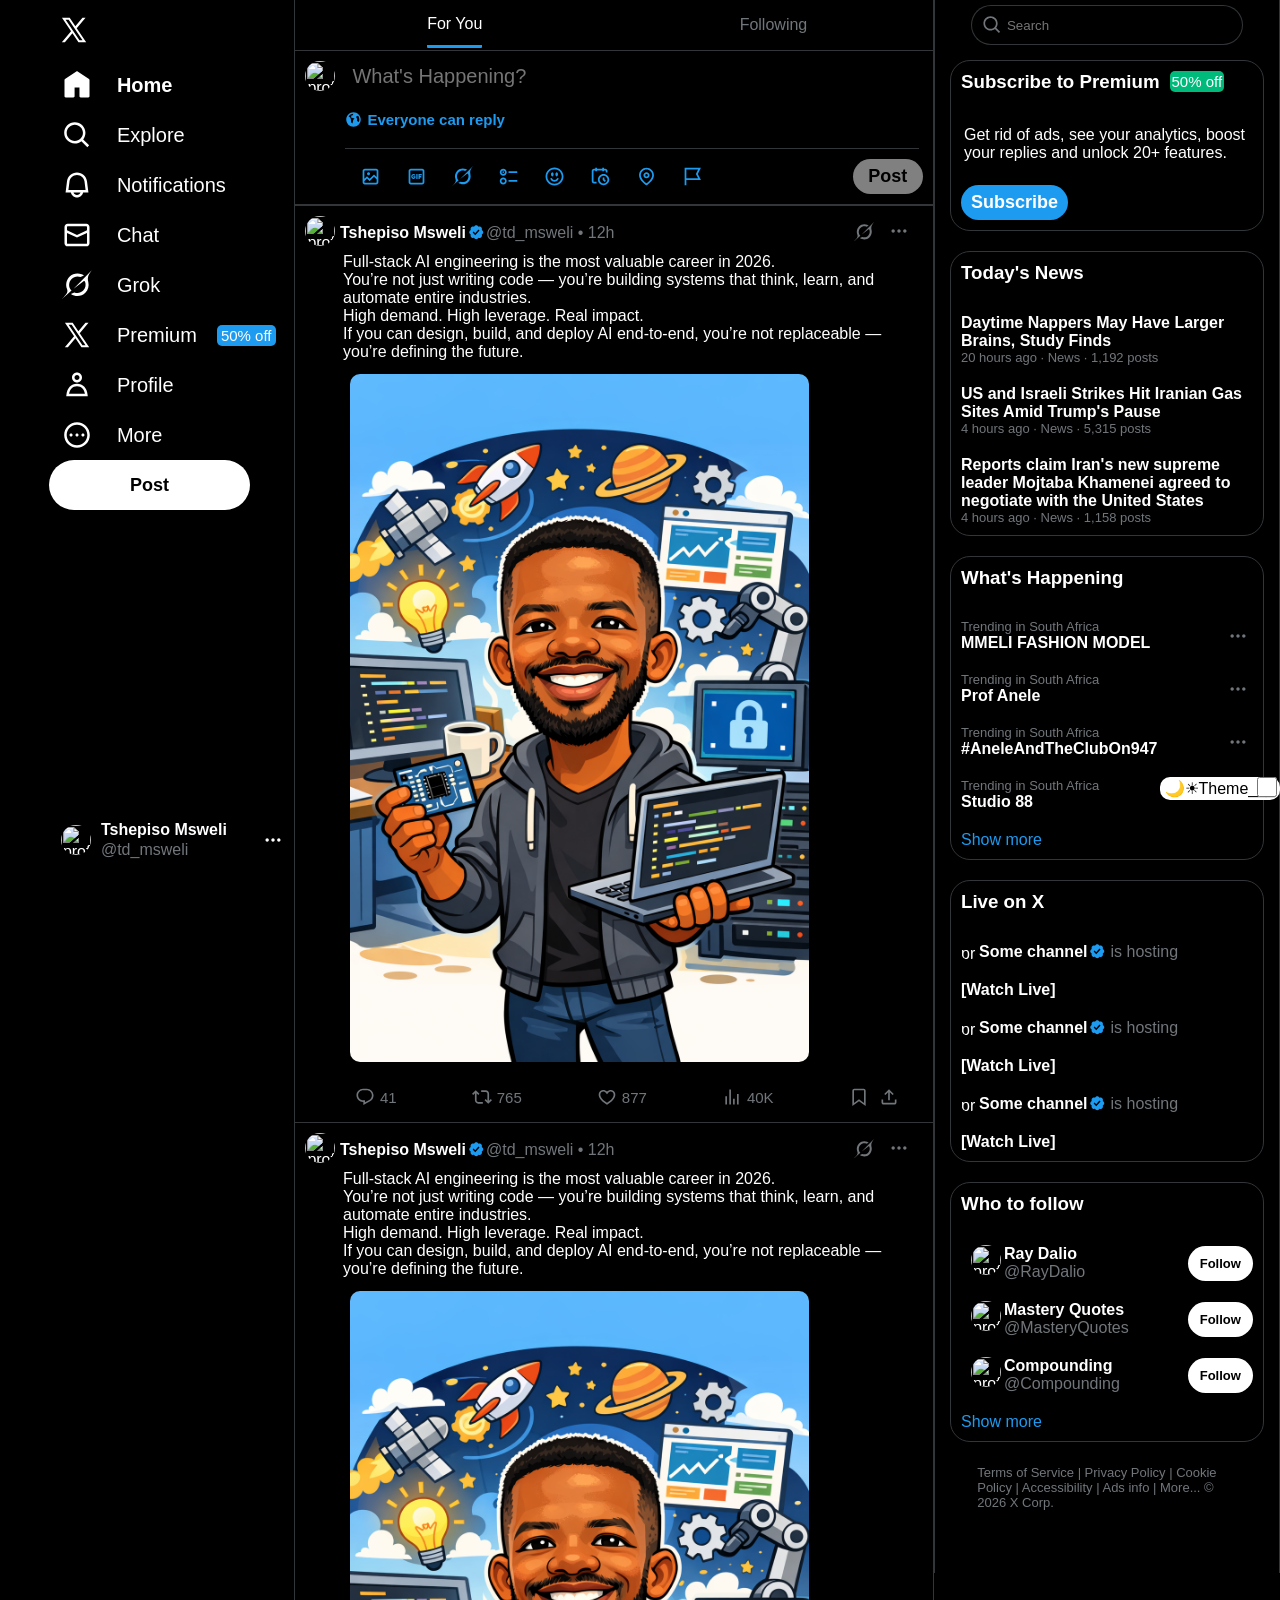
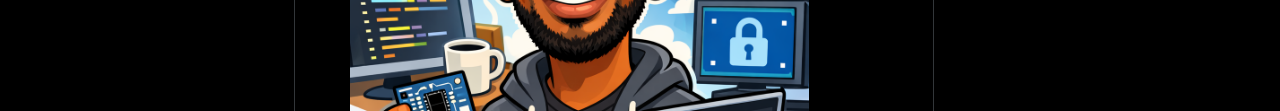
==== commit b8c790b0: "made some changes" ====
--- a/index.html
+++ b/index.html
@@ -8,8 +8,8 @@
         <title>Home/X</title>
     </head>
     <body>
-        <input class="theme" type="checkbox" style="width:20px; height:20px" id="darkToggle">
-        <label class="theme_label" for="darkToggle">🌙☀︎Theme___</label>
+        <input class="theme" type="checkbox" style="width:20px; height:20px" id="darktoggle">
+        <label class="theme_label" for="darktoggle">🌙☀︎Theme___</label>
         <input class="nav-toggle" type="checkbox" id="navToggle">
         <label class="nav-toggle-button" for="navToggle" aria-label="Open navigation">
             <img class="profile_pic_nav" src="https://pbs.twimg.com/profile_images/1523874161558437889/ekvxeJZ7_x96.jpg" alt="profile picture">
--- a/style.css
+++ b/style.css
@@ -497,7 +497,8 @@
     width:27vw;
     background-color:black;
     height:fit-content;
-    border:solid 1px #323639;
+    border-right:solid 1px #323639;
+    border-left:solid 1px #323639;
     border-bottom:none;
 }
 
@@ -880,7 +881,6 @@
     background-color:#eff3f4;
 }
 
-
 .mobile-bottom-nav{
     display:none;
 }
